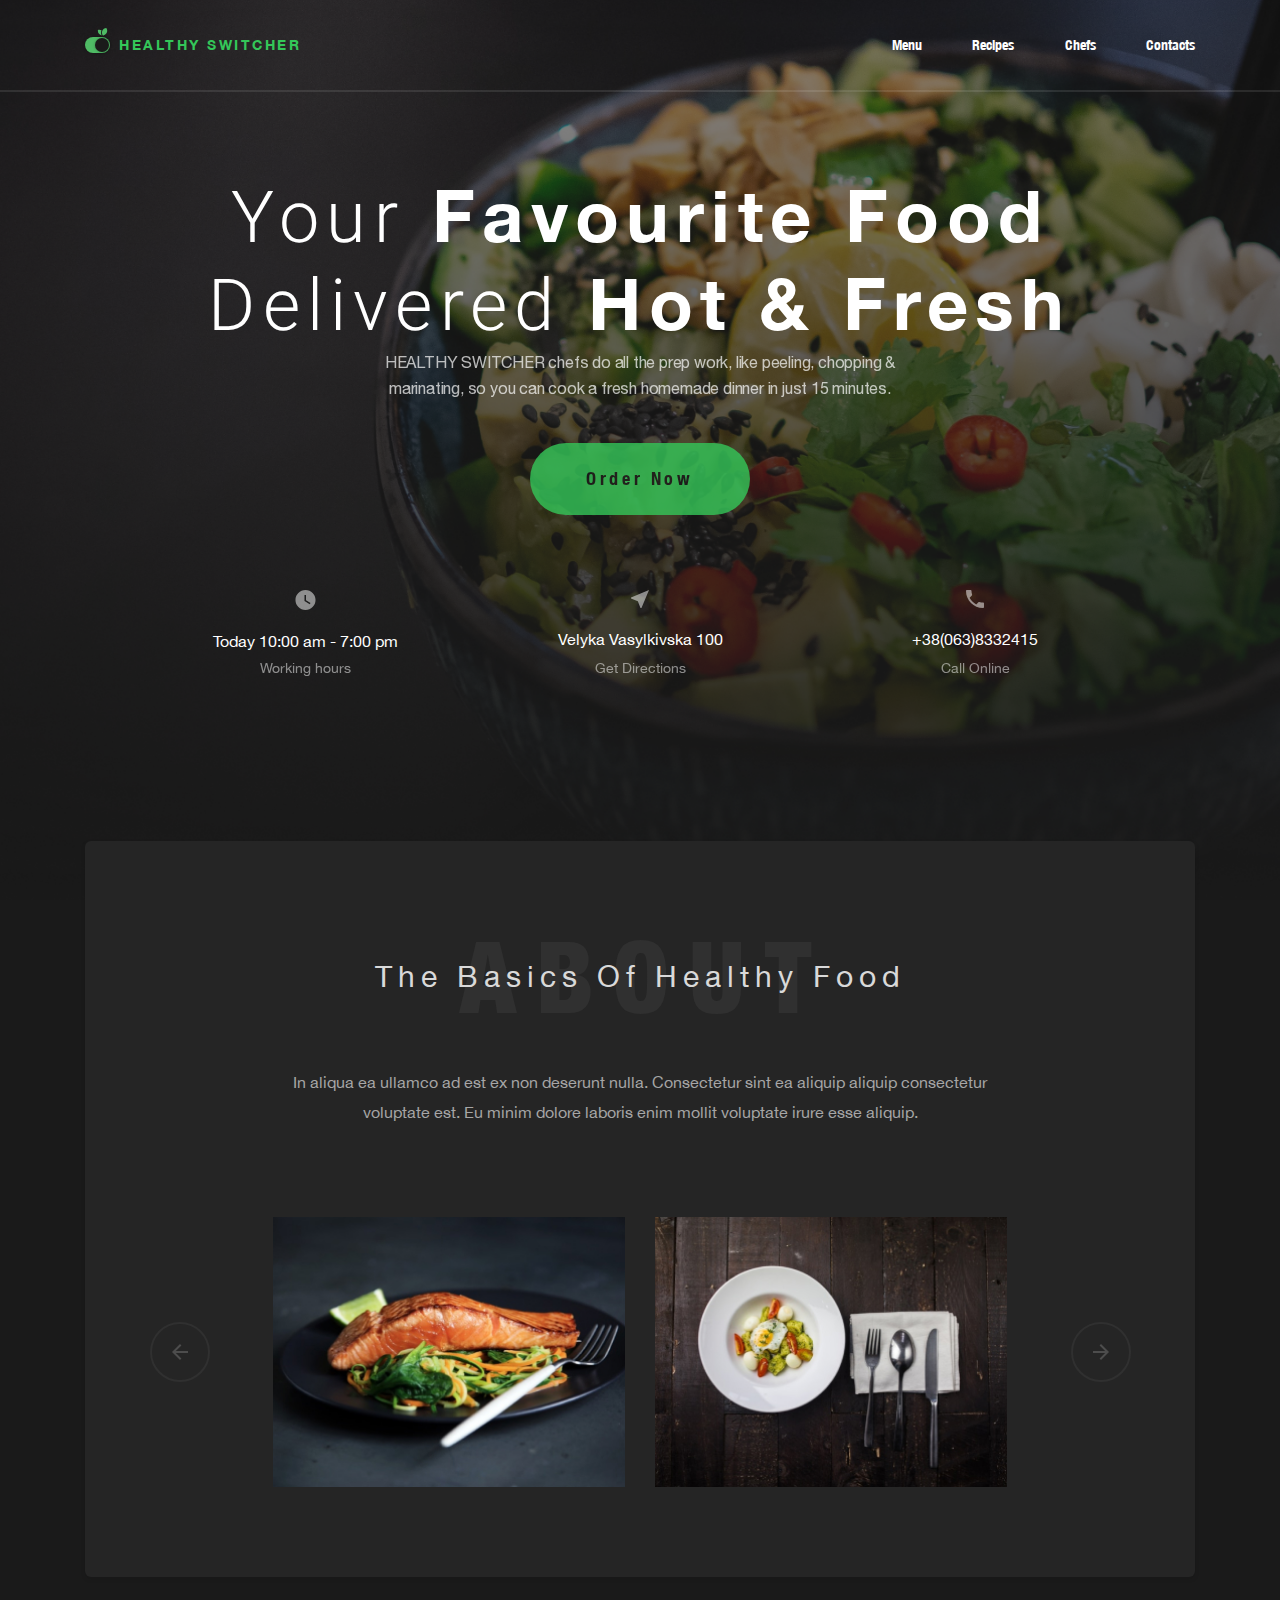
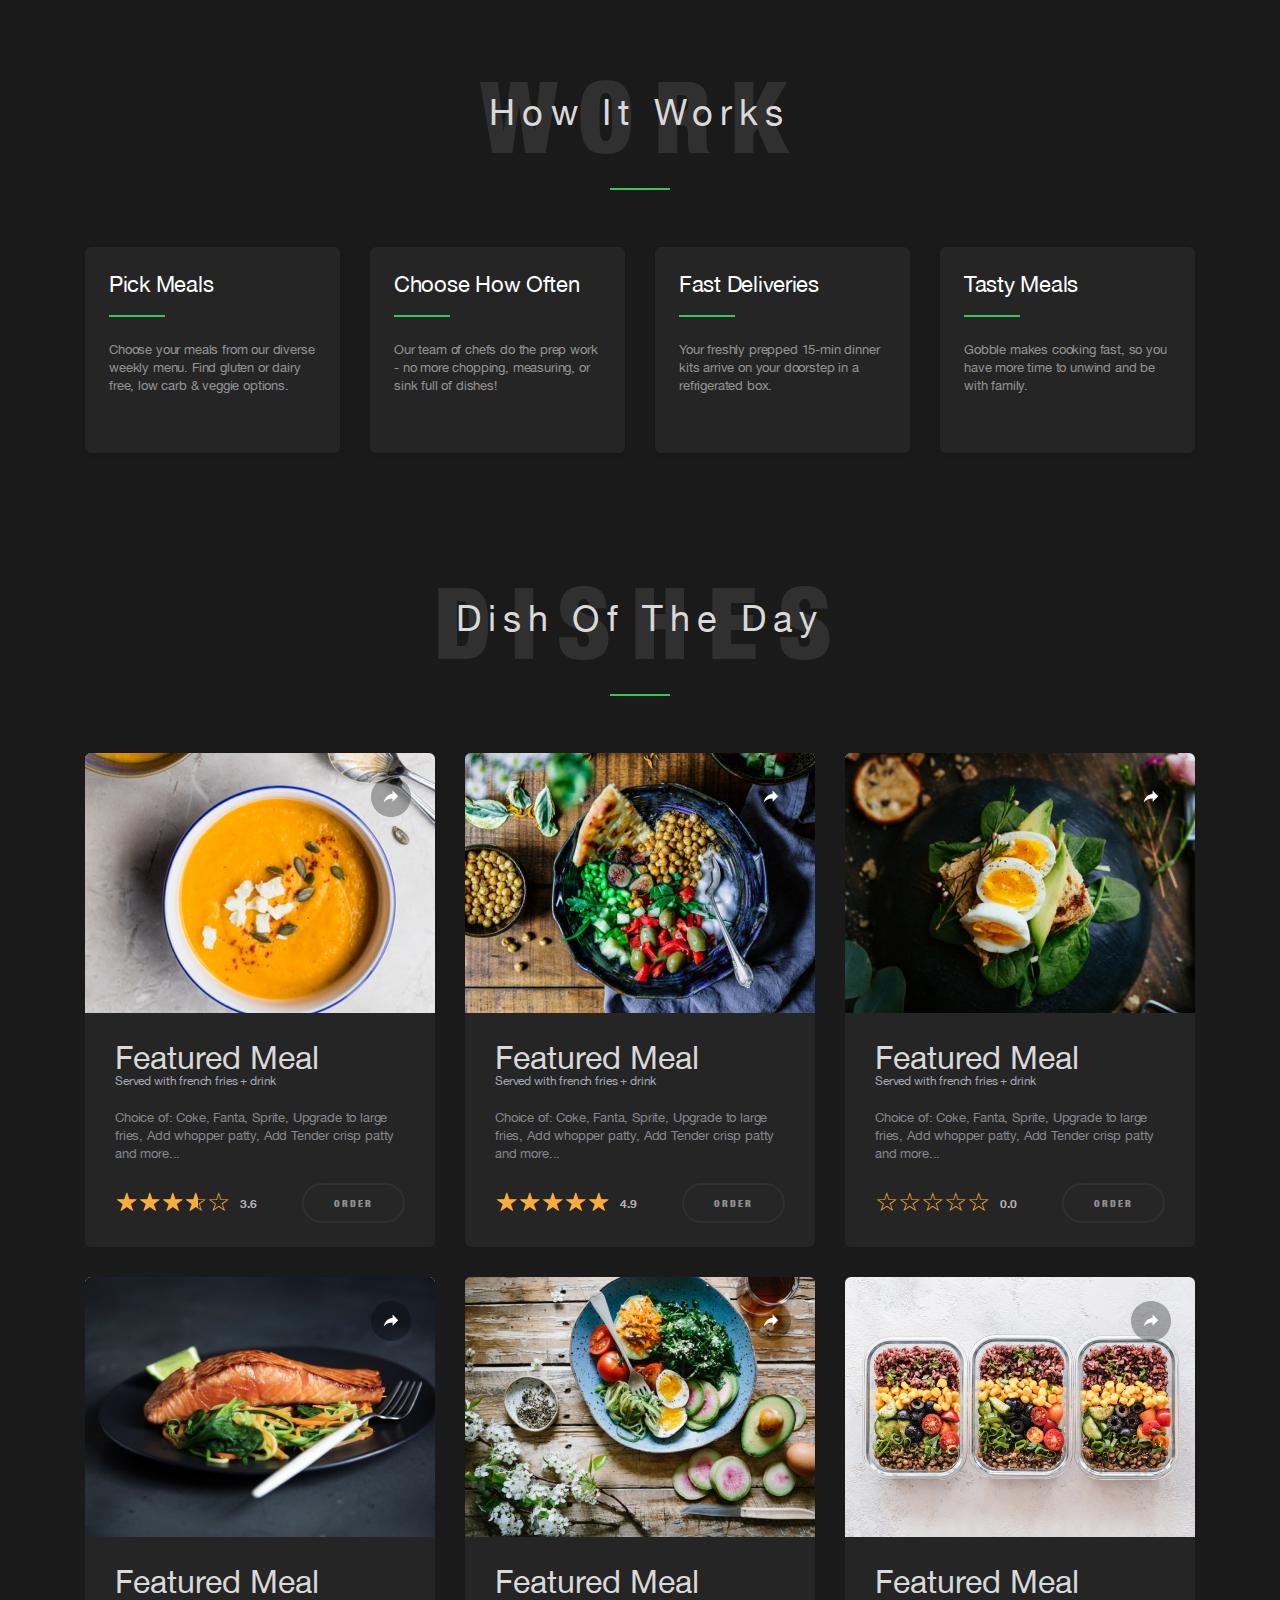
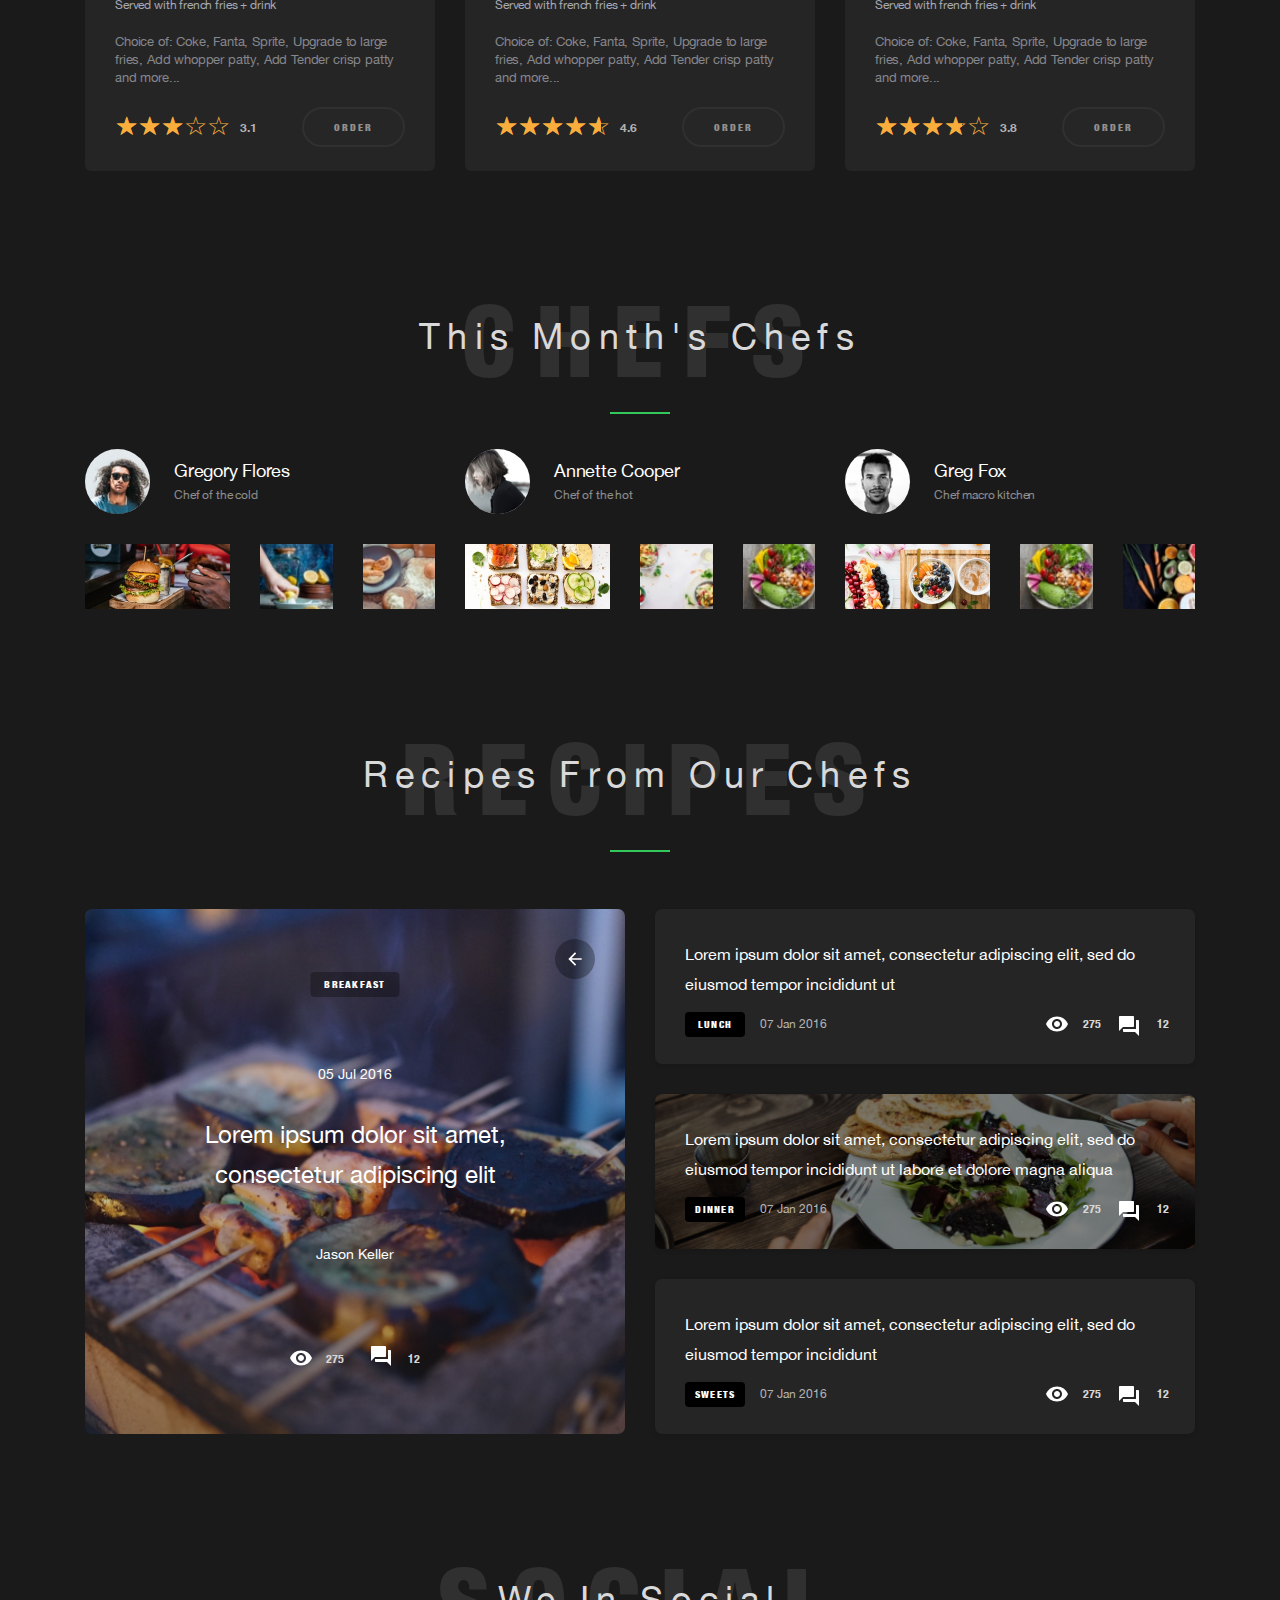
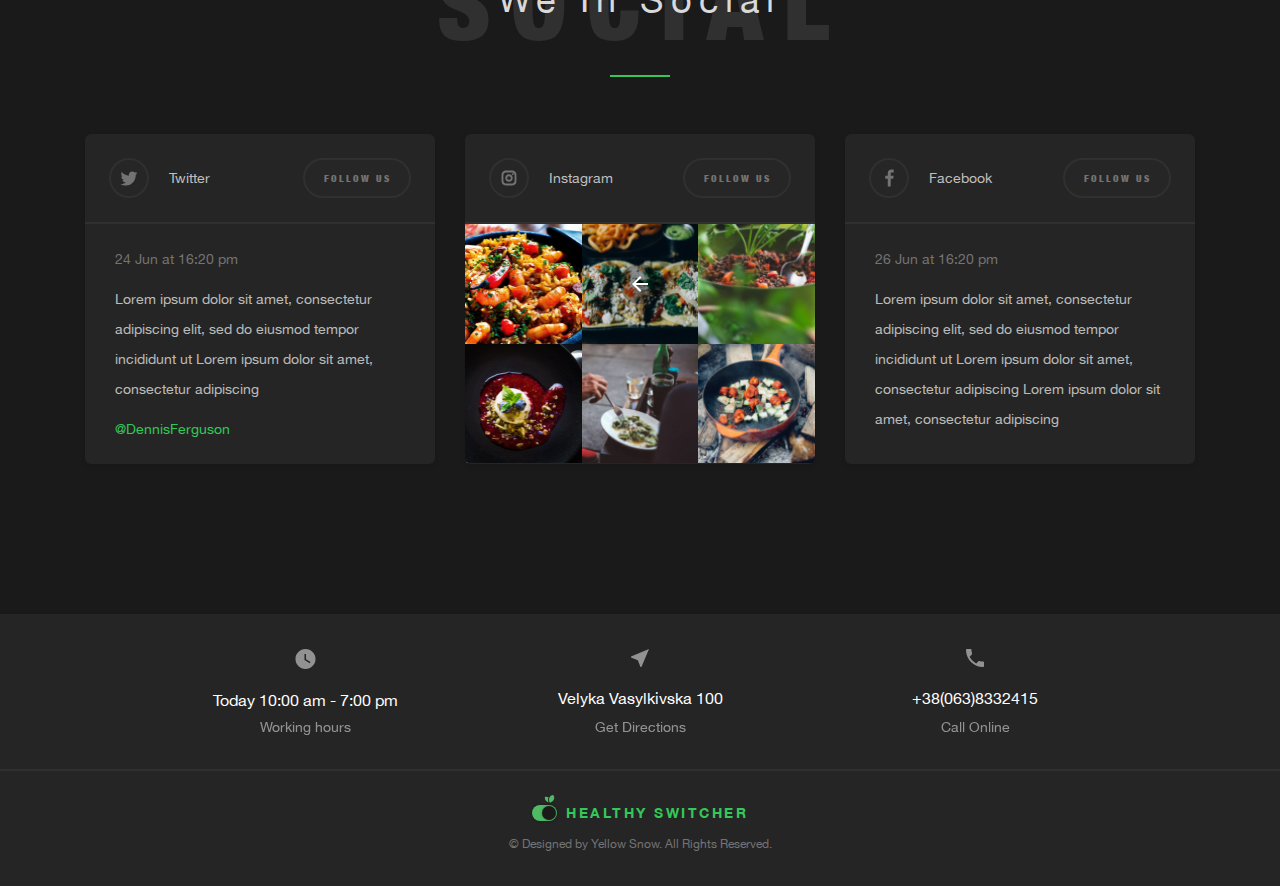
==== index.html @ 03fc922a "181818" ====
<!DOCTYPE html>
<html lang="en">
<head>
	<title>Healthy Food</title>
	<link rel="stylesheet" href="css/style.css"/>
	<meta http-equiv="Content-type" content="text/html;charset=UTF-8"/>
	<meta name="viewport" content="width=device-width">
</head>


<body>
	<div class="wrapper">
		<header class="header">
			<div class="container">
				<div class="header__body">
					<div class="header__switcher">
						<form action="#" class="switcher-block">
							<div class="checkbox">
								healthy switcher
								<input type="checkbox" checked name="namecheckbox_1">
								<span><svg width="11" height="8" viewBox="0 0 11 8" fill="none" xmlns="http://www.w3.org/2000/svg">
									<path d="M4.00475 4.68437C4.00475 5.68167 4.26316 6.61732 4.71692 7.42811C2.51117 7.04738 0.833023 5.1206 0.833023 2.80075C0.833023 2.50942 0.859172 2.22426 0.91147 1.9468C1.34216 1.81578 1.80054 1.74487 2.2743 1.74487C3.08953 1.74487 3.85708 1.95451 4.52465 2.32137C4.19087 3.03967 4.00475 3.83967 4.00475 4.68437Z" fill="#34C759"/>
									<path d="M10.2067 2.80077C10.2067 4.92023 8.80692 6.71137 6.88266 7.29557C6.55195 7.39576 6.2074 7.46204 5.84901 7.48516H5.84747C5.26757 6.70366 4.92456 5.7341 4.92456 4.68439C4.92456 4.03391 5.05684 3.41426 5.29526 2.8501C5.96745 1.26243 7.48563 0.123314 9.28376 0C9.86365 0.781503 10.2067 1.75106 10.2067 2.80077Z" fill="#34C759"/>
									</svg></span>
							</div>
						</form>
					</div>
					<nav class="header__menu menu">
						<ul class="menu__list">
							<li><a href="#a1" class="menu__link">Menu</a></li>
							<li><a href="#a2" class="menu__link">Recipes</a></li>
							<li><a href="#a3" class="menu__link">Chefs</a></li>
							<li><a href="#a4" class="menu__link">Contacts</a></li>
						</ul>
					</nav>
				</div>
			</div>
		</header>
		<main class="page">
			<div class="fullscreen">
				<div class="fullscreen__image ibg"><img src="img/fullscreen_bg.png" alt="background"></div>
				<div class="container">
					<div class="fullscreen__content">
						<div class="fullscreen__title"><p><span>Your</span> favourite food</p>
							<p><span>delivered</span> hot & fresh</p></div>
						<div class="fullscreen__subtitle">HEALTHY SWITCHER chefs do all the prep work, like peeling, chopping & marinating, so you can cook a fresh homemade dinner in just 15 minutes.</div>
						<a href="#" class="fullscreen__button">Order Now</a>
						<div class="fullscreen__info-block fullscr-card">
							<div class="fullscr-card__item">
								<div class="fullscr-card__icon"><img src="img/icons/work_time.svg" alt="icon"></div>
								<div class="fullscr-card__info">Today 10:00 am - 7:00 pm</div>
								<div class="fullscr-card__title">Working hours</div>
							</div>
							<div class="fullscr-card__item">
								<div class="fullscr-card__icon"><img src="img/icons/location.svg" alt="icon"></div>
								<div class="fullscr-card__info"><a href="https://www.google.com/maps/place/%D0%B2%D1%83%D0%BB%D0%B8%D1%86%D1%8F+%D0%92%D0%B5%D0%BB%D0%B8%D0%BA%D0%B0+%D0%92%D0%B0%D1%81%D0%B8%D0%BB%D1%8C%D0%BA%D1%96%D0%B2%D1%81%D1%8C%D0%BA%D0%B0,+100,+%D0%9A%D0%B8%D1%97%D0%B2,+03150/@50.4265992,30.5132747,17z/data=!3m1!4b1!4m5!3m4!1s0x40d4cf3ea59063c9:0x4410d93e5adaeb92!8m2!3d50.4265958!4d30.5154634">Velyka Vasylkivska 100</a></div>
								<div class="fullscr-card__title">Get Directions</div>
							</div>
							<div class="fullscr-card__item">
								<div class="fullscr-card__icon"><img src="img/icons/call.svg" alt="icon"></div>
								<div class="fullscr-card__info"><a href="tel:+380638332415">+38(063)8332415</a></div>
								<div class="fullscr-card__title">Call Online</div>
							</div>
						</div>
					</div>
					<div class="about">
						<div class="about__body">
							<div class="about__titles">
								<div class="about__title">The Basics Of Healthy Food</div>
								<div class="about__subtitle">ABOUT</div>
							</div>
							<div class="about__text">In aliqua ea ullamco ad est ex non deserunt nulla. Consectetur sint ea aliquip aliquip consectetur voluptate est. Eu minim dolore laboris enim mollit voluptate irure esse aliquip.</div>
							<div class="about__slider slider">
								<div class="slider__item"><img src="img/Slider/slide_01.jpg" alt="slide"></div>
								<div class="slider__item"><img src="img/Slider/slide_02.jpg" alt="slide"></div>
								<div class="slider__item"><img src="img/Slider/slide_03.jpg" alt="slide"></div>
								<div class="slider__item"><img src="img/Slider/slide_04.jpg" alt="slide"></div>
								<div class="slider__item"><img src="img/Slider/slide_05.jpg" alt="slide"></div>
								<div class="slider__item"><img src="img/Slider/slide_06.jpg" alt="slide"></div>
								<div class="slider__item"><img src="img/Slider/slide_07.jpg" alt="slide"></div>
								<div class="slider__item"><img src="img/Slider/slide_08.jpg" alt="slide"></div>
							</div>
						</div>
					</div>
				</div>
			</div>
			<div class="work">
				<div class="container">
					<div class="work__body">
						<div class="work__titles common-titles">
							<div class="common-titles__title">How It Works</div>
							<div class="common-titles__subtitle">WORK</div>
						</div>
						<div class="work__cards">
							<div class="work-card">
								<div class="work-card__item work-card__item_green">
									<div class="work-card__title">Pick meals</div>
									<div class="work-card__text">Choose your meals from our diverse weekly menu. Find gluten or dairy free, low carb & veggie options.</div>
								</div>
							</div>
							<div class="work-card">
								<div class="work-card__item">
									<div class="work-card__title">Choose how often</div>
									<div class="work-card__text">Our team of chefs do the prep work - no more chopping, measuring, or sink full of dishes!</div>
								</div>
							</div>
							<div class="work-card">
								<div class="work-card__item">
									<div class="work-card__title">fast deliveries</div>
									<div class="work-card__text">Your freshly prepped 15-min dinner kits arrive on your doorstep in a refrigerated box.</div>
								</div>
							</div>
							<div class="work-card">
								<div class="work-card__item">
									<div class="work-card__title">tasty meals</div>
									<div class="work-card__text">Gobble makes cooking fast, so you have more time to unwind and be with family.</div>
								</div>
							</div>
						</div>
					</div>
				</div>
			</div>
			<div id="a1" class="dishes">
				<div class="container">
					<div class="dishes__body">
						<div class="dishes__titles common-titles">
							<div class="common-titles__title">Dish Of The Day</div>
							<div class="common-titles__subtitle">DISHES</div>
						</div>
						<div class="dishes__cards">
							<div class="dish-card">
								<div class="dish-card__image">
									<a href="#" class="dish-card__link-image"><img src="img/Slider/slide_03.jpg" alt="dish-image"></a>
									<a href="" class="dish-arrow">
										<svg width="40" height="40" viewBox="0 0 40 40" fill="none" xmlns="http://www.w3.org/2000/svg">
											<mask id="mask5" style="mask-type:alpha" maskUnits="userSpaceOnUse" x="0" y="0" width="40" height="40">
												<path fill-rule="evenodd" clip-rule="evenodd" d="M20 0C8.9543 0 0 8.9543 0 20C0 31.0457 8.9543 40 20 40C31.0457 40 40 31.0457 40 20C40 8.9543 31.0457 0 20 0Z" fill="white"/>
											</mask>
											<g mask="url(#mask5)">
												<rect  class="da" opacity="0.3" width="40" height="40" fill="black"/>
												<mask id="mask6" style="mask-type:alpha" maskUnits="userSpaceOnUse" x="12" y="13" width="16" height="13">
													<path fill-rule="evenodd" clip-rule="evenodd" d="M21.6 16.8V13.6L27.2 19.2L21.6 24.8V21.52C17.6 21.52 14.8 22.8 12.8 25.6C13.6 21.6 16 17.6 21.6 16.8Z" fill="white"/>
												</mask>
												<g mask="url(#mask6)">
													<rect class="dada"  x="9.60001" y="9.59998" width="20.8" height="20.8" fill="white"/>
												</g>
											</g>
										</svg>
									</a>
								</div>
								<div class="dish-card__content dish-card-content">
									<div class="dish-card-content__title">Featured Meal</div>
									<div class="dish-card-content__subtitle">Served with french fries + drink</div>
									<div class="dish-card-content__text">Choice of: Coke, Fanta, Sprite, Upgrade to large fries, Add whopper patty, Add Tender crisp patty and more...</div>
									<div class="dish-card-content__stars-button">
										<form action="#" class="form form-margin">
											<div class="form__item">
												<div class="rating rating_set">
													<div class="rating__body">
														<div class="rating__active"></div>
														<div class="rating__items">
															<input type="radio" class="rating__item" value="1" name="rating">
															<input type="radio" class="rating__item" value="2" name="rating">
															<input type="radio" class="rating__item" value="3" name="rating">
															<input type="radio" class="rating__item" value="4" name="rating">
															<input type="radio" class="rating__item" value="5" name="rating">
														</div>
													</div>
													<div class="rating__value">3.6</div>
												</div>
											</div>
										</form>
										<a href="#" class="dish-card-content__button">order</a>
									</div>
								</div>
							</div>
							<div class="dish-card">
								<div class="dish-card__image">
									<a href="#" class="dish-card__link-image"><img src="img/Slider/slide_04.jpg" alt="dish-image"></a>
									<a href="" class="dish-arrow">
										<svg width="40" height="40" viewBox="0 0 40 40" fill="none" xmlns="http://www.w3.org/2000/svg">
												<mask id="mask55" style="mask-type:alpha" maskUnits="userSpaceOnUse" x="0" y="0" width="40" height="40">
													<path fill-rule="evenodd" clip-rule="evenodd" d="M20 0C8.9543 0 0 8.9543 0 20C0 31.0457 8.9543 40 20 40C31.0457 40 40 31.0457 40 20C40 8.9543 31.0457 0 20 0Z" fill="white"/>
												</mask>
												<g mask="url(#mask55)">
													<rect  class="da" opacity="0.3" width="40" height="40" fill="black"/>
													<mask id="mask66" style="mask-type:alpha" maskUnits="userSpaceOnUse" x="12" y="13" width="16" height="13">
														<path fill-rule="evenodd" clip-rule="evenodd" d="M21.6 16.8V13.6L27.2 19.2L21.6 24.8V21.52C17.6 21.52 14.8 22.8 12.8 25.6C13.6 21.6 16 17.6 21.6 16.8Z" fill="white"/>
													</mask>
													<g mask="url(#mask66)">
														<rect class="dada"  x="9.60001" y="9.59998" width="20.8" height="20.8" fill="white"/>
													</g>
												</g>
										</svg>
									</a>
								</div>
								<div class="dish-card__content dish-card-content">
									<div class="dish-card-content__title">Featured Meal</div>
									<div class="dish-card-content__subtitle">Served with french fries + drink</div>
									<div class="dish-card-content__text">Choice of: Coke, Fanta, Sprite, Upgrade to large fries, Add whopper patty, Add Tender crisp patty and more...</div>
									<div class="dish-card-content__stars-button">
										<form action="#" class="form form-margin">
											<div class="form__item">
												<div class="rating rating_set">
													<div class="rating__body">
														<div class="rating__active"></div>
														<div class="rating__items">
															<input type="radio" class="rating__item" value="1" name="rating">
															<input type="radio" class="rating__item" value="2" name="rating">
															<input type="radio" class="rating__item" value="3" name="rating">
															<input type="radio" class="rating__item" value="4" name="rating">
															<input type="radio" class="rating__item" value="5" name="rating">
														</div>
													</div>
													<div class="rating__value">4.9</div>
												</div>
											</div>
										</form>
										<a href="#" class="dish-card-content__button">order</a>
									</div>
								</div>
							</div>
							<div class="dish-card">
								<div class="dish-card__image">
									<a href="#" class="dish-card__link-image"><img src="img/Slider/slide_05.jpg" alt="dish-image"></a>
									<a href="" class="dish-arrow">
										<svg width="40" height="40" viewBox="0 0 40 40" fill="none" xmlns="http://www.w3.org/2000/svg">
											<mask id="mask555" style="mask-type:alpha" maskUnits="userSpaceOnUse" x="0" y="0" width="40" height="40">
												<path fill-rule="evenodd" clip-rule="evenodd" d="M20 0C8.9543 0 0 8.9543 0 20C0 31.0457 8.9543 40 20 40C31.0457 40 40 31.0457 40 20C40 8.9543 31.0457 0 20 0Z" fill="white"/>
											</mask>
											<g mask="url(#mask555)">
												<rect  class="da" opacity="0.3" width="40" height="40" fill="black"/>
												<mask id="mask666" style="mask-type:alpha" maskUnits="userSpaceOnUse" x="12" y="13" width="16" height="13">
													<path fill-rule="evenodd" clip-rule="evenodd" d="M21.6 16.8V13.6L27.2 19.2L21.6 24.8V21.52C17.6 21.52 14.8 22.8 12.8 25.6C13.6 21.6 16 17.6 21.6 16.8Z" fill="white"/>
												</mask>
												<g mask="url(#mask666)">
													<rect class="dada"  x="9.60001" y="9.59998" width="20.8" height="20.8" fill="white"/>
												</g>
											</g>
										</svg>
									</a>
								</div>
								<div class="dish-card__content dish-card-content">
									<div class="dish-card-content__title">Featured Meal</div>
									<div class="dish-card-content__subtitle">Served with french fries + drink</div>
									<div class="dish-card-content__text">Choice of: Coke, Fanta, Sprite, Upgrade to large fries, Add whopper patty, Add Tender crisp patty and more...</div>
									<div class="dish-card-content__stars-button">
										<form action="#" class="form form-margin">
											<div class="form__item">
												<div class="rating rating_set">
													<div class="rating__body">
														<div class="rating__active"></div>
														<div class="rating__items">
															<input type="radio" class="rating__item" value="1" name="rating">
															<input type="radio" class="rating__item" value="2" name="rating">
															<input type="radio" class="rating__item" value="3" name="rating">
															<input type="radio" class="rating__item" value="4" name="rating">
															<input type="radio" class="rating__item" value="5" name="rating">
														</div>
													</div>
													<div class="rating__value">0.0</div>
												</div>
											</div>
										</form>
										<a href="#" class="dish-card-content__button">order</a>
									</div>
								</div>
							</div>
							<div class="dish-card">
								<div class="dish-card__image">
									<a href="#" class="dish-card__link-image"><img src="img/Slider/slide_06.jpg" alt="dish-image"></a>
									<a href="" class="dish-arrow">
										<svg width="40" height="40" viewBox="0 0 40 40" fill="none" xmlns="http://www.w3.org/2000/svg">
											<mask id="mask5555" style="mask-type:alpha" maskUnits="userSpaceOnUse" x="0" y="0" width="40" height="40">
												<path fill-rule="evenodd" clip-rule="evenodd" d="M20 0C8.9543 0 0 8.9543 0 20C0 31.0457 8.9543 40 20 40C31.0457 40 40 31.0457 40 20C40 8.9543 31.0457 0 20 0Z" fill="white"/>
											</mask>
											<g mask="url(#mask5555)">
												<rect  class="da" opacity="0.3" width="40" height="40" fill="black"/>
												<mask id="mask6666" style="mask-type:alpha" maskUnits="userSpaceOnUse" x="12" y="13" width="16" height="13">
													<path fill-rule="evenodd" clip-rule="evenodd" d="M21.6 16.8V13.6L27.2 19.2L21.6 24.8V21.52C17.6 21.52 14.8 22.8 12.8 25.6C13.6 21.6 16 17.6 21.6 16.8Z" fill="white"/>
												</mask>
												<g mask="url(#mask6666)">
													<rect class="dada"  x="9.60001" y="9.59998" width="20.8" height="20.8" fill="white"/>
												</g>
											</g>
										</svg>
									</a>
								</div>
								<div class="dish-card__content dish-card-content">
									<div class="dish-card-content__title">Featured Meal</div>
									<div class="dish-card-content__subtitle">Served with french fries + drink</div>
									<div class="dish-card-content__text">Choice of: Coke, Fanta, Sprite, Upgrade to large fries, Add whopper patty, Add Tender crisp patty and more...</div>
									<div class="dish-card-content__stars-button">
										<form action="#" class="form form-margin">
											<div class="form__item">
												<div class="rating rating_set">
													<div class="rating__body">
														<div class="rating__active"></div>
														<div class="rating__items">
															<input type="radio" class="rating__item" value="1" name="rating">
															<input type="radio" class="rating__item" value="2" name="rating">
															<input type="radio" class="rating__item" value="3" name="rating">
															<input type="radio" class="rating__item" value="4" name="rating">
															<input type="radio" class="rating__item" value="5" name="rating">
														</div>
													</div>
													<div class="rating__value">3.1</div>
												</div>
											</div>
										</form>
										<a href="#" class="dish-card-content__button">order</a>
									</div>
								</div>
							</div>
							<div class="dish-card">
								<div class="dish-card__image">
									<a href="#" class="dish-card__link-image"><img src="img/Slider/slide_07.jpg" alt="dish-image"></a>
									<a href="" class="dish-arrow">
										<svg width="40" height="40" viewBox="0 0 40 40" fill="none" xmlns="http://www.w3.org/2000/svg">
											<mask id="mask55555" style="mask-type:alpha" maskUnits="userSpaceOnUse" x="0" y="0" width="40" height="40">
												<path fill-rule="evenodd" clip-rule="evenodd" d="M20 0C8.9543 0 0 8.9543 0 20C0 31.0457 8.9543 40 20 40C31.0457 40 40 31.0457 40 20C40 8.9543 31.0457 0 20 0Z" fill="white"/>
											</mask>
											<g mask="url(#mask55555)">
												<rect  class="da" opacity="0.3" width="40" height="40" fill="black"/>
												<mask id="mask66666" style="mask-type:alpha" maskUnits="userSpaceOnUse" x="12" y="13" width="16" height="13">
													<path fill-rule="evenodd" clip-rule="evenodd" d="M21.6 16.8V13.6L27.2 19.2L21.6 24.8V21.52C17.6 21.52 14.8 22.8 12.8 25.6C13.6 21.6 16 17.6 21.6 16.8Z" fill="white"/>
												</mask>
												<g mask="url(#mask66666)">
													<rect class="dada"  x="9.60001" y="9.59998" width="20.8" height="20.8" fill="white"/>
												</g>
											</g>
										</svg>
									</a>
								</div>
								<div class="dish-card__content dish-card-content">
									<div class="dish-card-content__title">Featured Meal</div>
									<div class="dish-card-content__subtitle">Served with french fries + drink</div>
									<div class="dish-card-content__text">Choice of: Coke, Fanta, Sprite, Upgrade to large fries, Add whopper patty, Add Tender crisp patty and more...</div>
									<div class="dish-card-content__stars-button">
										<form action="#" class="form form-margin">
											<div class="form__item">
												<div class="rating rating_set">
													<div class="rating__body">
														<div class="rating__active"></div>
														<div class="rating__items">
															<input type="radio" class="rating__item" value="1" name="rating">
															<input type="radio" class="rating__item" value="2" name="rating">
															<input type="radio" class="rating__item" value="3" name="rating">
															<input type="radio" class="rating__item" value="4" name="rating">
															<input type="radio" class="rating__item" value="5" name="rating">
														</div>
													</div>
													<div class="rating__value">4.6</div>
												</div>
											</div>
										</form>
										<a href="#" class="dish-card-content__button">order</a>
									</div>
								</div>
							</div>
							<div class="dish-card">
								<div class="dish-card__image">
									<a href="#" class="dish-card__link-image"><img src="img/Slider/slide_08.jpg" alt="dish-image"></a>
									<a href="" class="dish-arrow">
										<svg width="40" height="40" viewBox="0 0 40 40" fill="none" xmlns="http://www.w3.org/2000/svg">
											<mask id="mask555555" style="mask-type:alpha" maskUnits="userSpaceOnUse" x="0" y="0" width="40" height="40">
												<path fill-rule="evenodd" clip-rule="evenodd" d="M20 0C8.9543 0 0 8.9543 0 20C0 31.0457 8.9543 40 20 40C31.0457 40 40 31.0457 40 20C40 8.9543 31.0457 0 20 0Z" fill="white"/>
											</mask>
											<g mask="url(#mask555555)">
												<rect  class="da" opacity="0.3" width="40" height="40" fill="black"/>
												<mask id="mask666666" style="mask-type:alpha" maskUnits="userSpaceOnUse" x="12" y="13" width="16" height="13">
													<path fill-rule="evenodd" clip-rule="evenodd" d="M21.6 16.8V13.6L27.2 19.2L21.6 24.8V21.52C17.6 21.52 14.8 22.8 12.8 25.6C13.6 21.6 16 17.6 21.6 16.8Z" fill="white"/>
												</mask>
												<g mask="url(#mask666666)">
													<rect class="dada"  x="9.60001" y="9.59998" width="20.8" height="20.8" fill="white"/>
												</g>
											</g>
										</svg>
									</a>
								</div>
								<div class="dish-card__content dish-card-content">
									<div class="dish-card-content__title">Featured Meal</div>
									<div class="dish-card-content__subtitle">Served with french fries + drink</div>
									<div class="dish-card-content__text">Choice of: Coke, Fanta, Sprite, Upgrade to large fries, Add whopper patty, Add Tender crisp patty and more...</div>
									<div class="dish-card-content__stars-button">
										<form action="#" class="form form-margin">
											<div class="form__item">
												<div class="rating rating_set">
													<div class="rating__body">
														<div class="rating__active"></div>
														<div class="rating__items">
															<input type="radio" class="rating__item" value="1" name="rating">
															<input type="radio" class="rating__item" value="2" name="rating">
															<input type="radio" class="rating__item" value="3" name="rating">
															<input type="radio" class="rating__item" value="4" name="rating">
															<input type="radio" class="rating__item" value="5" name="rating">
														</div>
													</div>
													<div class="rating__value">3.8</div>
												</div>
											</div>
										</form>
										<a href="#" class="dish-card-content__button">order</a>
									</div>
								</div>
							</div>
						</div>
					</div>
				</div>
			</div>
			<div id="a3" class="chefs">
				<div class="container">
					<div class="chefs__body">
						<div class="chefs__titles common-titles">
							<div class="common-titles__title">This month's chefs</div>
							<div class="common-titles__subtitle">CHEFS</div>
						</div>
						<div class="chefs__row">
							<div class="chefs-card">
								<a href="#" class="chefs-card__data">
									<div class="chefs-card__chef-image"><img src="img/Chefs/chef_01.jpg" alt="chef-image"></div>
									<div class="chefs-card__name-speciality">
										<div class="chefs-card__name">Gregory Flores</div>
										<div class="chefs-card__speciality">Chef of the cold</div>
									</div>
								</a>
								<div class="chefs-card__images food-foto">
									<div class="food-foto__big"><img src="img/Chefs/big-img-chef_01.jpg" alt="food-foto__big"></div>
									<div class="food-foto__one"><img src="img/Chefs/small_img_01.jpg" alt="food-foto__small"></div>
									<div class="food-foto__two"><img src="img/Chefs/small_img_02.jpg" alt="food-foto__small"></div>
								</div>
							</div>
							<div class="chefs-card">
								<a href="#" class="chefs-card__data">
									<div class="chefs-card__chef-image"><img src="img/Chefs/chef_02.jpg" alt="chef-image"></div>
									<div class="chefs-card__name-speciality">
										<div class="chefs-card__name">Annette Cooper</div>
										<div class="chefs-card__speciality">Chef of the hot</div>
									</div>
								</a>
								<div class="chefs-card__images food-foto">
									<div class="food-foto__big"><img src="img/Chefs/big-img-chef_02.jpg" alt="food-foto__big"></div>
									<div class="food-foto__one"><img src="img/Chefs/small_img_03.jpg" alt="food-foto__small"></div>
									<div class="food-foto__two"><img src="img/Chefs/small_img_05.jpg" alt="food-foto__small"></div>
								</div>
							</div>
							<div class="chefs-card">
								<a href="#" class="chefs-card__data">
									<div class="chefs-card__chef-image"><img src="img/Chefs/chef_03.jpg" alt="chef-image"></div>
									<div class="chefs-card__name-speciality">
										<div class="chefs-card__name">Greg Fox</div>
										<div class="chefs-card__speciality">Сhef macro kitchen</div>
									</div>
								</a>
								<div class="chefs-card__images food-foto">
									<div class="food-foto__big"><img src="img/Chefs/big-img-chef_03.jpg" alt="food-foto__big"></div>
									<div class="food-foto__one"><img src="img/Chefs/small_img_05.jpg" alt="food-foto__small"></div>
									<div class="food-foto__two"><img src="img/Chefs/small_img_06.jpg" alt="food-foto__small"></div>
								</div>
							</div>
						</div>
					</div>
				</div>
			</div>
			<div id="a2" class="recipes">
				<div class="container">
					<div class="recipes__body">
						<div class="recipes__titles common-titles">
							<div class="common-titles__title">Recipes From Our Chefs</div>
							<div class="common-titles__subtitle">RECIPES</div>
						</div>
						<div class="recipes__content">
							<div class="big">
								<a href="#"><img class="big__image" src="img/recipes/big-image.jpg" alt="big__image"></a>
								<a class="big__back-icon" href="#"><img  src="img/recipes/back-arrow-con.svg" alt="back-icon"></a>
								<div class="big__meal">breakfast</div>
								<div class="big__date">05 Jul 2016</div>
								<div class="big__text">Lorem ipsum dolor sit amet, consectetur adipiscing elit</div>
								<div class="big__name">Jason Keller</div>
								<div class="big__eye-comments">
									<div class="big__eye-icon">
										<svg width="22" height="16" viewBox="0 0 22 16" fill="none" xmlns="http://www.w3.org/2000/svg">
											<mask id="mask7" style="mask-type:alpha" maskUnits="userSpaceOnUse" x="0" y="0" width="22" height="16">
											<path fill-rule="evenodd" clip-rule="evenodd" d="M11 0.5C6 0.5 1.73 3.61 0 8C1.73 12.39 6 15.5 11 15.5C16 15.5 20.27 12.39 22 8C20.27 3.61 16 0.5 11 0.5ZM11 13C8.24 13 6 10.76 6 8C6 5.24 8.24 3 11 3C13.76 3 16 5.24 16 8C16 10.76 13.76 13 11 13ZM11 5C9.34 5 8 6.34 8 8C8 9.66 9.34 11 11 11C12.66 11 14 9.66 14 8C14 6.34 12.66 5 11 5Z" fill="white"/>
											</mask>
											<g mask="url(#mask7)">
											<rect x="-2" y="-5" width="26" height="26" fill="white"/>
											</g>
											</svg>
									</div>
									<div class="big__eye-icon-number">275</div>
									<div class="big__comments-icon">
										<svg width="26" height="23" viewBox="0 0 26 23" fill="none" xmlns="http://www.w3.org/2000/svg">
											<mask id="mask8" style="mask-type:alpha" maskUnits="userSpaceOnUse" x="3" y="0" width="20" height="20">
											<path fill-rule="evenodd" clip-rule="evenodd" d="M22 4H20V13H7V15C7 15.55 7.45 16 8 16H19L23 20V5C23 4.45 22.55 4 22 4ZM18 10V1C18 0.45 17.55 0 17 0H4C3.45 0 3 0.45 3 1V15L7 11H17C17.55 11 18 10.55 18 10Z" fill="white"/>
											</mask>
											<g mask="url(#mask8)">
											<rect y="-3" width="26" height="26" fill="white"/>
											</g>
											</svg>
									</div>
									<div class="big__comments-icon-number">12</div>
								</div>
							</div>
							<a href="#" class="small">
								<div class="small__text">Lorem ipsum dolor sit amet, consectetur adipiscing elit, sed do eiusmod tempor incididunt ut</div>
								<div class="small__icons-row">
									<div class="small__meal">lunch</div>
									<div class="small__date">07 Jan 2016</div>
									<div class="small__eye-icon">
										<svg width="22" height="16" viewBox="0 0 22 16" fill="none" xmlns="http://www.w3.org/2000/svg">
											<mask id="mask77" style="mask-type:alpha" maskUnits="userSpaceOnUse" x="0" y="0" width="22" height="16">
											<path fill-rule="evenodd" clip-rule="evenodd" d="M11 0.5C6 0.5 1.73 3.61 0 8C1.73 12.39 6 15.5 11 15.5C16 15.5 20.27 12.39 22 8C20.27 3.61 16 0.5 11 0.5ZM11 13C8.24 13 6 10.76 6 8C6 5.24 8.24 3 11 3C13.76 3 16 5.24 16 8C16 10.76 13.76 13 11 13ZM11 5C9.34 5 8 6.34 8 8C8 9.66 9.34 11 11 11C12.66 11 14 9.66 14 8C14 6.34 12.66 5 11 5Z" fill="white"/>
											</mask>
											<g mask="url(#mask77)">
											<rect x="-2" y="-5" width="26" height="26" fill="white"/>
											</g>
											</svg>
									</div>
									<div class="small__eye-icon-number">275</div>
									<div class="small__comments-icon">
										<svg width="26" height="23" viewBox="0 0 26 23" fill="none" xmlns="http://www.w3.org/2000/svg">
											<mask id="mask88" style="mask-type:alpha" maskUnits="userSpaceOnUse" x="3" y="0" width="20" height="20">
											<path fill-rule="evenodd" clip-rule="evenodd" d="M22 4H20V13H7V15C7 15.55 7.45 16 8 16H19L23 20V5C23 4.45 22.55 4 22 4ZM18 10V1C18 0.45 17.55 0 17 0H4C3.45 0 3 0.45 3 1V15L7 11H17C17.55 11 18 10.55 18 10Z" fill="white"/>
											</mask>
											<g mask="url(#mask88)">
											<rect y="-3" width="26" height="26" fill="white"/>
											</g>
											</svg>
									</div>
									<div class="small__comments-icon-number">12</div>
								</div>
							</a>
							<a href="#" class="small small_backgrounded">
								<div class="small__text">Lorem ipsum dolor sit amet, consectetur adipiscing elit, sed do eiusmod tempor incididunt ut labore et dolore magna aliqua</div>
								<div class="small__icons-row">
									<div class="small__meal">dinner</div>
									<div class="small__date">07 Jan 2016</div>
									<div class="small__eye-icon">
										<svg width="22" height="16" viewBox="0 0 22 16" fill="none" xmlns="http://www.w3.org/2000/svg">
											<mask id="mask777" style="mask-type:alpha" maskUnits="userSpaceOnUse" x="0" y="0" width="22" height="16">
											<path fill-rule="evenodd" clip-rule="evenodd" d="M11 0.5C6 0.5 1.73 3.61 0 8C1.73 12.39 6 15.5 11 15.5C16 15.5 20.27 12.39 22 8C20.27 3.61 16 0.5 11 0.5ZM11 13C8.24 13 6 10.76 6 8C6 5.24 8.24 3 11 3C13.76 3 16 5.24 16 8C16 10.76 13.76 13 11 13ZM11 5C9.34 5 8 6.34 8 8C8 9.66 9.34 11 11 11C12.66 11 14 9.66 14 8C14 6.34 12.66 5 11 5Z" fill="white"/>
											</mask>
											<g mask="url(#mask777)">
											<rect x="-2" y="-5" width="26" height="26" fill="white"/>
											</g>
										</svg>
									</div>
									<div class="small__eye-icon-number">275</div>
									<div class="small__comments-icon">
										<svg width="26" height="23" viewBox="0 0 26 23" fill="none" xmlns="http://www.w3.org/2000/svg">
										<mask id="mask888" style="mask-type:alpha" maskUnits="userSpaceOnUse" x="3" y="0" width="20" height="20">
										<path fill-rule="evenodd" clip-rule="evenodd" d="M22 4H20V13H7V15C7 15.55 7.45 16 8 16H19L23 20V5C23 4.45 22.55 4 22 4ZM18 10V1C18 0.45 17.55 0 17 0H4C3.45 0 3 0.45 3 1V15L7 11H17C17.55 11 18 10.55 18 10Z" fill="white"/>
										</mask>
										<g mask="url(#mask888)">
										<rect y="-3" width="26" height="26" fill="white"/>
										</g>
										</svg>
									</div>
									<div class="small__comments-icon-number">12</div>
								</div>
								<img class="small-bg" src="img/recipes/small_cell_image.png" alt="small_bg">
							</a>
							<a href="#" class="small">
								<div class="small__text">Lorem ipsum dolor sit amet, consectetur adipiscing elit, sed do eiusmod tempor incididunt</div>
								<div class="small__icons-row">
									<div class="small__meal">sweets</div>
									<div class="small__date">07 Jan 2016</div>
									<div class="small__eye-icon">
										<svg width="22" height="16" viewBox="0 0 22 16" fill="none" xmlns="http://www.w3.org/2000/svg">
											<mask id="mask7777" style="mask-type:alpha" maskUnits="userSpaceOnUse" x="0" y="0" width="22" height="16">
											<path fill-rule="evenodd" clip-rule="evenodd" d="M11 0.5C6 0.5 1.73 3.61 0 8C1.73 12.39 6 15.5 11 15.5C16 15.5 20.27 12.39 22 8C20.27 3.61 16 0.5 11 0.5ZM11 13C8.24 13 6 10.76 6 8C6 5.24 8.24 3 11 3C13.76 3 16 5.24 16 8C16 10.76 13.76 13 11 13ZM11 5C9.34 5 8 6.34 8 8C8 9.66 9.34 11 11 11C12.66 11 14 9.66 14 8C14 6.34 12.66 5 11 5Z" fill="white"/>
											</mask>
											<g mask="url(#mask7777)">
											<rect x="-2" y="-5" width="26" height="26" fill="white"/>
											</g>
											</svg>
									</div>
									<div class="small__eye-icon-number">275</div>
									<div class="small__comments-icon">
										<svg width="26" height="23" viewBox="0 0 26 23" fill="none" xmlns="http://www.w3.org/2000/svg">
											<mask id="mask8888" style="mask-type:alpha" maskUnits="userSpaceOnUse" x="3" y="0" width="20" height="20">
											<path fill-rule="evenodd" clip-rule="evenodd" d="M22 4H20V13H7V15C7 15.55 7.45 16 8 16H19L23 20V5C23 4.45 22.55 4 22 4ZM18 10V1C18 0.45 17.55 0 17 0H4C3.45 0 3 0.45 3 1V15L7 11H17C17.55 11 18 10.55 18 10Z" fill="white"/>
											</mask>
											<g mask="url(#mask8888)">
											<rect y="-3" width="26" height="26" fill="white"/>
											</g>
											</svg>
									</div>
									<div class="small__comments-icon-number">12</div>
								</div>
							</a>
						</div>
					</div>
				</div>
			</div>
			<div id="a4" class="socials">
				<div class="container">
					<div class="socials__body">
						<div class="socials__titles common-titles">
							<div class="common-titles__title">We in Social</div>
							<div class="common-titles__subtitle">SOCIAL</div>
						</div>
						<div class="socials__row">
							<div class="socials__column social-card">
								<div class="social-card__header soc-head">
									<a href="" class="soc-head__icon"><img src="img/socials/twitter_icon.svg" alt="soc-icon"></a>
									<div class="soc-head__title">Twitter</div>
									<a href="#" class="soc-head__button">follow us</a>
								</div>
								<div class="social-card__content soc-cont">
									<div class="soc-cont__date">24 Jun at 16:20 pm</div>
									<div class="soc-cont__text">Lorem ipsum dolor sit amet, consectetur adipiscing elit, sed do eiusmod tempor incididunt ut Lorem ipsum dolor sit amet, consectetur adipiscing</div>
									<a href="#" class="soc-cont__link">@DennisFerguson</a>
									<div class="soc-cont__date">24 Jun at 16:20 pm</div>
									<div class="soc-cont__text">Lorem ipsum dolor sit amet, consectetur adipiscing elit, sed do eiusmod tempor incididunt ut Lorem ipsum dolor sit amet, consectetur adipiscing</div>
									<a href="#" class="soc-cont__link">@DennisFerguson</a>
									<div class="soc-cont__date">24 Jun at 16:20 pm</div>
									<div class="soc-cont__text">Lorem ipsum dolor sit amet, consectetur adipiscing elit, sed do eiusmod tempor incididunt ut Lorem ipsum dolor sit amet, consectetur adipiscing</div>
									<a href="#" class="soc-cont__link">@DennisFerguson</a>
								</div>
							</div>
							<div class="socials__column social-card">
								<div class="social-card__header soc-head">
									<a href="" class="soc-head__icon"><img src="img/socials/instagram_icon.svg" alt="soc-icon"></a>
									<div class="soc-head__title">Instagram</div>
									<a href="#" class="soc-head__button">follow us</a>
								</div>
								<div class="social-card__gallery">
									<div class="gallery-container">
										<div class="gallery-image"><img class="gallery-item" src="img/socials/social_img/social_image_01.jpg" alt="gallery-image"></div>
										<div class="gallery-image"><img class="gallery-item" src="img/socials/social_img/social_image_02.jpg" alt="gallery-image"></div>
										<div class="gallery-image"><img class="gallery-item" src="img/socials/social_img/social_image_03.jpg" alt="gallery-image"></div>
										<div class="gallery-image"><img class="gallery-item" src="img/socials/social_img/social_image_04.jpg" alt="gallery-image"></div>
										<div class="gallery-image"><img class="gallery-item" src="img/socials/social_img/social_image_05.jpg" alt="gallery-image"></div>
										<div class="gallery-image"><img class="gallery-item" src="img/socials/social_img/social_image_06.jpg" alt="gallery-image"></div>
										<div class="gallery-image"><img class="gallery-item" src="img/Chefs/small_img_01.jpg" alt="gallery-image"></div>
										<div class="gallery-image"><img class="gallery-item" src="img/Chefs/small_img_02.jpg" alt="gallery-image"></div>
										<div class="gallery-image"><img class="gallery-item" src="img/Chefs/small_img_03.jpg" alt="gallery-image"></div>
										<div class="gallery-image"><img class="gallery-item" src="img/Chefs/small_img_04.jpg" alt="gallery-image"></div>
										<div class="gallery-image"><img class="gallery-item" src="img/Chefs/small_img_05.jpg" alt="gallery-image"></div>
										<div class="gallery-image"><img class="gallery-item" src="img/Chefs/small_img_06.jpg" alt="gallery-image"></div>
										<div class="gallery-image"><img class="gallery-item" src="img/Slider/slide_03.jpg" alt="gallery-image"></div>
										<div class="gallery-image"><img class="gallery-item" src="img/Slider/slide_04.jpg" alt="gallery-image"></div>
										<div class="gallery-image"><img class="gallery-item" src="img/Slider/slide_05.jpg" alt="gallery-image"></div>
										<div class="gallery-image"><img class="gallery-item" src="img/Slider/slide_06.jpg" alt="gallery-image"></div>
										<div class="gallery-image"><img class="gallery-item" src="img/Slider/slide_07.jpg" alt="gallery-image"></div>
										<div class="gallery-image"><img class="gallery-item" src="img/Slider/slide_08.jpg" alt="gallery-image"></div>
									</div>
									<a href="#" class="gallery-link"><svg width="24" height="24" viewBox="0 0 24 24" fill="none" xmlns="http://www.w3.org/2000/svg">
										<g id="arrow_back_24px">
										<path  d="M20 11H7.83L13.42 5.41L12 4L4 12L12 20L13.41 18.59L7.83 13H20V11Z" fill="white"/>
										</g>
										</svg></a>
								</div>
							</div>
							<div class="socials__column social-card">
								<div class="social-card__header soc-head">
									<a href="" class="soc-head__icon"><img src="img/socials/facebook_icon.svg" alt="soc-icon"></a>
									<div class="soc-head__title">Facebook</div>
									<a href="#" class="soc-head__button">follow us</a>
								</div>
								<div class="social-card__content soc-cont">
									<div class="soc-cont__date">26 Jun at 16:20 pm</div>
									<div class="soc-cont__text">Lorem ipsum dolor sit amet, consectetur adipiscing elit, sed do eiusmod tempor incididunt ut Lorem ipsum dolor sit amet, consectetur adipiscing Lorem ipsum dolor sit amet, consectetur adipiscing </div>
									<div class="soc-cont__date">26 Jun at 16:20 pm</div>
									<div class="soc-cont__text">Lorem ipsum dolor sit amet, consectetur adipiscing elit, sed do eiusmod tempor incididunt ut Lorem ipsum dolor sit amet, consectetur adipiscing Lorem ipsum dolor sit amet, consectetur adipiscing </div>
									<div class="soc-cont__date">26 Jun at 16:20 pm</div>
									<div class="soc-cont__text">Lorem ipsum dolor sit amet, consectetur adipiscing elit, sed do eiusmod tempor incididunt ut Lorem ipsum dolor sit amet, consectetur adipiscing Lorem ipsum dolor sit amet, consectetur adipiscing </div>
								</div>
							</div>
						</div>
					</div>
				</div>
			</div>
		</main>
		<footer class="footer">
			<div class="footer__body">
				<div class="footer__info-block footer-card">
					<div class="footer-card__item">
						<div class="footer-card__icon"><img src="img/icons/work_time.svg" alt="icon"></div>
						<div class="footer-card__info">Today 10:00 am - 7:00 pm</div>
						<div class="footer-card__title">Working hours</div>
					</div>
					<div class="footer-card__item">
						<div class="footer-card__icon"><img src="img/icons/location.svg" alt="icon"></div>
						<div class="footer-card__info"><a href="https://www.google.com/maps/place/%D0%B2%D1%83%D0%BB%D0%B8%D1%86%D1%8F+%D0%92%D0%B5%D0%BB%D0%B8%D0%BA%D0%B0+%D0%92%D0%B0%D1%81%D0%B8%D0%BB%D1%8C%D0%BA%D1%96%D0%B2%D1%81%D1%8C%D0%BA%D0%B0,+100,+%D0%9A%D0%B8%D1%97%D0%B2,+03150/@50.4265992,30.5132747,17z/data=!3m1!4b1!4m5!3m4!1s0x40d4cf3ea59063c9:0x4410d93e5adaeb92!8m2!3d50.4265958!4d30.5154634">Velyka Vasylkivska 100</a></div>
						<div class="footer-card__title">Get Directions</div>
					</div>
					<div class="footer-card__item">
						<div class="footer-card__icon"><img src="img/icons/call.svg" alt="icon"></div>
						<div class="footer-card__info"><a href="tel:+380638332415">+38(063)8332415</a></div>
						<div class="footer-card__title">Call Online</div>
					</div>
				</div>
				<div class="footer__switcher-part">
					<div class="footer__switcher">
						<form action="#" class="switcher-block">
							<div class="checkbox">
								healthy switcher
								<input type="checkbox" checked name="namecheckbox_1">
								<span><svg width="11" height="8" viewBox="0 0 11 8" fill="none" xmlns="http://www.w3.org/2000/svg">
									<path d="M4.00475 4.68437C4.00475 5.68167 4.26316 6.61732 4.71692 7.42811C2.51117 7.04738 0.833023 5.1206 0.833023 2.80075C0.833023 2.50942 0.859172 2.22426 0.91147 1.9468C1.34216 1.81578 1.80054 1.74487 2.2743 1.74487C3.08953 1.74487 3.85708 1.95451 4.52465 2.32137C4.19087 3.03967 4.00475 3.83967 4.00475 4.68437Z" fill="#34C759"/>
									<path d="M10.2067 2.80077C10.2067 4.92023 8.80692 6.71137 6.88266 7.29557C6.55195 7.39576 6.2074 7.46204 5.84901 7.48516H5.84747C5.26757 6.70366 4.92456 5.7341 4.92456 4.68439C4.92456 4.03391 5.05684 3.41426 5.29526 2.8501C5.96745 1.26243 7.48563 0.123314 9.28376 0C9.86365 0.781503 10.2067 1.75106 10.2067 2.80077Z" fill="#34C759"/>
									</svg></span>
							</div>
						</form>
					</div>
					<div class="footer__link"><a href="#" class="footer-link">© Designed by Yellow Snow. All Rights Reserved. </a></div>
				</div>
			</div>
		</footer>
	</div>
	<script src="https://code.jquery.com/jquery-3.6.0.min.js"></script>
	<script src="js/slick.min.js"></script>
	<script src="js/script.js"></script>
</body>

</html>
---- css/style.css ----
@charset "UTF-8";
@import url(https://fonts.googleapis.com/css?family=Roboto:300&display=swap&subset=cyrillic-ext);
* {
  padding: 0;
  margin: 0;
  border: 0;
}

*,
*:before,
*:after {
  -webkit-box-sizing: border-box;
  box-sizing: border-box;
}

:focus,
:active {
  outline: none;
}

a:focus,
a:active {
  color: inherit;
}

nav,
footer,
header,
aside {
  display: block;
}

html,
body {
  height: 100%;
  width: 100%;
  font-size: 100%;
  line-height: 1;
  font-size: 14px;
  -ms-text-size-adjust: 100%;
  -moz-text-size-adjust: 100%;
  -webkit-text-size-adjust: 100%;
}

input,
button,
textarea {
  font-family: inherit;
}

input::-ms-clear {
  display: none;
}

button {
  cursor: pointer;
}

button::-moz-focus-inner {
  padding: 0;
  border: 0;
}

a,
a:visited {
  text-decoration: none;
}

a:hover {
  text-decoration: none;
}

ul li {
  list-style: none;
}

img {
  vertical-align: top;
}

h1,
h2,
h3,
h4,
h5,
h6 {
  font-size: inherit;
  font-weight: inherit;
}

input[type="text"],
input[type="email"],
input[type="tel"],
textarea {
  -webkit-appearance: none;
  -moz-appearance: none;
  appearance: none;
}

.input {
  border-radius: 0 !important;
  width: 100%;
  display: block;
  padding: 0 18px;
  height: 50px;
  border-top: 4px solid #242424;
  background-color: #f5f5f5;
  color: #959595;
  font-size: 16px;
  font-family: "Open Sans";
  -webkit-transition: all 0.8s ease 0s;
  transition: all 0.8s ease 0s;
}

.input:hover {
  background-color: lightgrey;
}

@font-face {
  font-family: 'HelveticaNeue';
  src: url("../fonts/HelveticaNeue.eot");
  src: url("../fonts/HelveticaNeue.eot?#iefix") format("embedded-opentype"), url("../fonts/HelveticaNeue.woff2") format("woff2"), url("../fonts/HelveticaNeue.woff") format("woff");
  font-weight: 400;
  font-style: normal;
  font-display: swap;
}

@font-face {
  font-family: 'HelveticaNeue-Roman';
  src: url("../fonts/HelveticaNeue-Roman.eot");
  src: url("../fonts/HelveticaNeue-Roman.eot?#iefix") format("embedded-opentype"), url("../fonts/HelveticaNeue-Roman.woff2") format("woff2"), url("../fonts/HelveticaNeue-Roman.woff") format("woff");
  font-weight: 400;
  font-style: normal;
  font-display: swap;
}

@font-face {
  font-family: 'HelveticaNeue-CondensedBold';
  src: url("../fonts/HelveticaNeue-CondensedBold.eot");
  src: url("../fonts/HelveticaNeue-CondensedBold.eot?#iefix") format("embedded-opentype"), url("../fonts/HelveticaNeue-CondensedBold.woff2") format("woff2"), url("../fonts/HelveticaNeue-CondensedBold.woff") format("woff");
  font-weight: 700;
  font-style: normal;
  font-display: swap;
}

@font-face {
  font-family: 'HelveticaNeue';
  src: url("../fonts/HelveticaNeue-Bold.eot");
  src: url("../fonts/HelveticaNeue-Bold.eot?#iefix") format("embedded-opentype"), url("../fonts/HelveticaNeue-Bold.woff2") format("woff2"), url("../fonts/HelveticaNeue-Bold.woff") format("woff");
  font-weight: 700;
  font-style: normal;
  font-display: swap;
}

@font-face {
  font-family: 'HelveticaNeue-CondensedBlack';
  src: url("../fonts/HelveticaNeueBlackCondensed.eot");
  src: url("../fonts/HelveticaNeueBlackCondensed.eot?#iefix") format("embedded-opentype"), url("../fonts/HelveticaNeueBlackCondensed.woff2") format("woff2"), url("../fonts/HelveticaNeueBlackCondensed.woff") format("woff");
  font-weight: 900;
  font-style: normal;
  font-display: swap;
}

.ibg {
  position: relative;
}

.ibg img {
  position: absolute;
  width: 100%;
  height: 100%;
  top: 0;
  left: 0;
  -o-object-fit: cover;
     object-fit: cover;
}

.container {
  max-width: 1150px;
  margin: 0 auto;
}

body {
  background-color: #1a1a1a;
}

.wrapper {
  min-height: 100vh;
  overflow: hidden;
  display: -webkit-box;
  display: -ms-flexbox;
  display: flex;
  -webkit-box-orient: vertical;
  -webkit-box-direction: normal;
      -ms-flex-direction: column;
          flex-direction: column;
}

.checkbox {
  padding: 0px 0px 0px 34px;
  position: relative;
  cursor: pointer;
  color: #ffffff;
  font-family: 'HelveticaNeue';
  font-weight: 700;
  text-transform: uppercase;
  line-height: 90px;
  letter-spacing: 2.5px;
  transition: all 0.3s ease 0s;
  -webkit-transition: all 0.3s ease 0s;
  -moz-transition: all 0.3s ease 0s;
  -ms-transition: all 0.3s ease 0s;
  -o-transition: all 0.3s ease 0s;
}

@media (max-width: 1024px) {
  .checkbox {
    font-size: 18px;
  }
}

@media (max-width: 660px) {
  .checkbox {
    line-height: 35px;
  }
}

@media (max-width: 320px) {
  .checkbox {
    font-size: 16px;
  }
}

.checkbox input {
  display: none;
}

.checkbox.active {
  color: #34c759;
}

.checkbox.active:before {
  background-color: #4fbb65;
}

.checkbox.active:after {
  background-color: #1a1a1a;
  left: 10px;
}

.checkbox:before {
  content: "";
  width: 25px;
  height: 16px;
  border-radius: 8px;
  background-color: #ffffff;
  position: absolute;
  top: 50%;
  left: 0;
  -webkit-transform: translate(0, -50%);
          transform: translate(0, -50%);
  box-shadow: 0 0 3px rgba(0, 0, 0, 0.3);
  -webkit-box-shadow: 0 0 3px rgba(0, 0, 0, 0.3);
}

.checkbox span {
  position: absolute;
  top: 28px;
  left: 12px;
  line-height: 0px;
}

@media (max-width: 660px) {
  .checkbox span {
    top: 1px;
  }
}

.checkbox svg path {
  fill: #ffffff;
}

.checkbox.active svg path {
  fill: #4fbb65;
}

.checkbox:after {
  content: "";
  width: 14px;
  height: 14px;
  border-radius: 20px;
  background-color: #1a1a1a;
  position: absolute;
  top: 50%;
  left: 1px;
  -webkit-transform: translate(0, -50%);
          transform: translate(0, -50%);
  box-shadow: 0 0 3px rgba(0, 0, 0, 0.3);
  -webkit-box-shadow: 0 0 3px rgba(0, 0, 0, 0.3);
}

.header {
  position: absolute;
  top: 0;
  left: 0;
  width: 100%;
  z-index: 2;
  border-bottom: 2px solid #ffffff1a;
}

.header__body {
  display: -webkit-box;
  display: -ms-flexbox;
  display: flex;
  padding: 0px 20px;
}

@media (max-width: 1024px) {
  .header__body {
    padding: 0px 40px;
  }
}

@media (max-width: 660px) {
  .header__body {
    -webkit-box-orient: vertical;
    -webkit-box-direction: normal;
        -ms-flex-direction: column;
            flex-direction: column;
    padding: 10px 40px;
  }
}

@media (max-width: 320px) {
  .header__body {
    padding: 10px 15px;
  }
}

.header__switcher {
  -webkit-box-flex: 1;
      -ms-flex: 1 1 auto;
          flex: 1 1 auto;
  -webkit-box-align: center;
      -ms-flex-align: center;
          align-items: center;
}

.menu__list {
  display: -webkit-box;
  display: -ms-flexbox;
  display: flex;
  min-width: 303px;
  -webkit-box-pack: justify;
      -ms-flex-pack: justify;
          justify-content: space-between;
}

@media (max-width: 320px) {
  .menu__list {
    min-width: 203px;
  }
}

.menu__link {
  font-family: 'HelveticaNeue-CondensedBold';
  font-weight: 700;
  font-size: 14px;
  line-height: 90px;
  color: #fff;
  -webkit-transition: all 0.3s ease 0s;
  transition: all 0.3s ease 0s;
}

@media (max-width: 1024px) {
  .menu__link {
    font-size: 18px;
  }
}

@media (max-width: 660px) {
  .menu__link {
    line-height: 35px;
  }
}

@media (max-width: 320px) {
  .menu__link {
    font-size: 18px;
  }
}

.menu__link.green {
  color: #4fbb65;
}

.menu__link:hover {
  color: #4fbb65;
}

.fullscreen {
  position: relative;
  min-height: 100vh;
  padding: 171px 0px 0px 0px;
}

@media (max-width: 1024px) {
  .fullscreen {
    padding: 151px 0px 0px 0px;
  }
}

@media (max-width: 660px) {
  .fullscreen {
    padding: 121px 0px 0px 0px;
  }
}

@media (max-width: 320px) {
  .fullscreen {
    padding: 141px 0px 0px 0px;
  }
}

.fullscreen__image {
  position: absolute;
  top: 0;
  left: 0;
  width: 100%;
  height: 100vh;
  z-index: -1;
}

.fullscreen__image img {
  -o-object-position: right;
     object-position: right;
}

@media (max-width: 768px) {
  .fullscreen__image img {
    -o-object-position: center;
       object-position: center;
  }
}

.fullscreen__content {
  text-align: center;
  margin: 0px 0px 161px 0px;
}

@media (max-width: 1024px) {
  .fullscreen__content {
    margin: 0px 0px 61px 0px;
  }
}

@media (max-width: 540px) {
  .fullscreen__content {
    margin: 0px 0px 50px 0px;
  }
}

.fullscreen__title {
  text-align: center;
  font-family: 'HelveticaNeue';
  font-size: 72px;
  line-height: 88px;
  font-weight: 700;
  letter-spacing: 0.1em;
  text-transform: capitalize;
  color: #fff;
  margin: 0px 0px 2px 0px;
}

@media (max-width: 1024px) {
  .fullscreen__title {
    font-size: 62px;
  }
}

@media (max-width: 660px) {
  .fullscreen__title {
    font-size: 42px;
  }
}

@media (max-width: 425px) {
  .fullscreen__title {
    font-size: 32px;
    line-height: 60px;
    margin: 0px 0px 22px 0px;
  }
}

@media (max-width: 320px) {
  .fullscreen__title {
    line-height: 44px;
    font-size: 26px;
  }
}

.fullscreen__title span {
  font-family: 'Roboto';
  font-size: 72px;
  line-height: 60px;
  font-weight: 300;
}

@media (max-width: 1024px) {
  .fullscreen__title span {
    font-size: 62px;
  }
}

@media (max-width: 660px) {
  .fullscreen__title span {
    font-size: 42px;
  }
}

@media (max-width: 425px) {
  .fullscreen__title span {
    font-size: 32px;
  }
}

@media (max-width: 320px) {
  .fullscreen__title span {
    line-height: 40px;
    font-size: 26px;
  }
}

.fullscreen__subtitle {
  font-family: 'HelveticaNeue-Roman';
  font-weight: 400;
  font-size: 16px;
  line-height: 26px;
  text-align: center;
  letter-spacing: -0.2px;
  color: #fff;
  opacity: 0.7;
  max-width: 595px;
  margin: 0px auto 42px;
  text-align: center;
  padding: 0px 40px;
}

@media (max-width: 425px) {
  .fullscreen__subtitle {
    font-size: 14px;
    line-height: 20px;
  }
}

@media (max-width: 320px) {
  .fullscreen__subtitle {
    padding: 0px 20px;
    margin: 0px auto 40px;
  }
}

.fullscreen__button {
  padding: 25px 56px;
  font-family: 'HelveticaNeue-CondensedBold';
  font-weight: 700;
  font-size: 18px;
  line-height: 22px;
  text-align: center;
  letter-spacing: 0.2em;
  color: #1a1a1a;
  margin: 0px 0px 70px 0px;
  background-color: #34C759;
  display: inline-block;
  border-radius: 43px;
  opacity: 0.8;
  -webkit-transition: all 0.4s ease 0s;
  transition: all 0.4s ease 0s;
}

.fullscreen__button:hover {
  -webkit-transform: scale(1.1);
          transform: scale(1.1);
  opacity: 1;
  color: #fff;
}

@media (max-width: 1024px) {
  .fullscreen__button {
    margin: 0px 0px 50px 0px;
  }
}

@media (max-width: 425px) {
  .fullscreen__button {
    padding: 18px 40px;
  }
}

@media (max-width: 320px) {
  .fullscreen__button {
    margin: 0px 0px 40px 0px;
  }
}

.fullscr-card {
  display: -webkit-box;
  display: -ms-flexbox;
  display: flex;
  -webkit-box-pack: justify;
      -ms-flex-pack: justify;
          justify-content: space-between;
  max-width: 915px;
  margin: 0 auto;
}

@media (max-width: 320px) {
  .fullscr-card {
    -webkit-box-orient: vertical;
    -webkit-box-direction: normal;
        -ms-flex-direction: column;
            flex-direction: column;
    -webkit-box-align: center;
        -ms-flex-align: center;
            align-items: center;
  }
}

.fullscr-card__item {
  -webkit-box-flex: 1;
      -ms-flex: 1 1 33.3333%;
          flex: 1 1 33.3333%;
  padding: 5px 15px 0px 15px;
  max-width: 245px;
  color: #fff;
  display: -webkit-box;
  display: -ms-flexbox;
  display: flex;
  -webkit-box-orient: vertical;
  -webkit-box-direction: normal;
      -ms-flex-direction: column;
          flex-direction: column;
}

@media (max-width: 425px) {
  .fullscr-card__item {
    padding: 0px 5px;
  }
}

@media (max-width: 320px) {
  .fullscr-card__item {
    margin: 0px 0px 20px 0px;
  }
}

.fullscr-card__icon {
  margin: 0px 0px 16px 0px;
}

.fullscr-card__info {
  font-family: 'HelveticaNeue';
  font-weight: 400;
  font-size: 16px;
  line-height: 30px;
  -webkit-box-flex: 1;
      -ms-flex: 1 0 auto;
          flex: 1 0 auto;
}

.fullscr-card__info a {
  color: #fff;
  -webkit-transition: all 0.3s ease 0s;
  transition: all 0.3s ease 0s;
}

.fullscr-card__info a:hover {
  color: #4fbb65;
}

@media (max-width: 425px) {
  .fullscr-card__info {
    font-size: 14px;
    line-height: 20px;
  }
}

.fullscr-card__title {
  font-family: 'HelveticaNeue';
  font-weight: 400;
  font-size: 14px;
  line-height: 24px;
  opacity: 0.5;
}

.about__body {
  background: #252525;
  -webkit-box-shadow: 0px 2px 5px rgba(0, 0, 0, 0.1);
          box-shadow: 0px 2px 5px rgba(0, 0, 0, 0.1);
  border-radius: 6px;
  margin: 0px 20px 60px;
  padding: 20px 0px 90px 0px;
  text-align: center;
}

@media (max-width: 1024px) {
  .about__body {
    padding: 0px 10px 90px 10px;
  }
}

@media (max-width: 768px) {
  .about__body {
    padding: 0px 50px 90px 50px;
  }
}

@media (max-width: 540px) {
  .about__body {
    padding: 0px 20px 90px 20px;
  }
}

@media (max-width: 425px) {
  .about__body {
    border-radius: 0px;
    margin: 0px;
    padding: 0px 0px 50px 0px;
  }
}

.about__titles {
  max-width: 577px;
  margin: 0px auto 31px;
  position: relative;
}

@media (max-width: 425px) {
  .about__titles {
    max-width: 100%;
  }
}

.about__title {
  padding: 85px 0px 30px 0px;
  font-family: 'HelveticaNeue';
  font-weight: 400;
  font-size: 30px;
  line-height: 60px;
  letter-spacing: 0.2em;
  color: #D9D9D9;
  position: relative;
  z-index: 1;
}

@media (max-width: 425px) {
  .about__title {
    padding: 50px 0px 0px 0px;
    line-height: 36px;
    font-size: 24px;
  }
}

@media (max-width: 320px) {
  .about__title {
    font-size: 22px;
    line-height: 30px;
  }
}

.about__subtitle {
  font-family: 'HelveticaNeue-CondensedBlack';
  font-weight: 900;
  font-size: 100px;
  line-height: 150px;
  letter-spacing: 0.2em;
  color: #303030;
  position: absolute;
  top: 40px;
  left: 51%;
  -webkit-transform: translate(-50%);
          transform: translate(-50%);
}

@media (max-width: 425px) {
  .about__subtitle {
    top: 10px;
  }
}

@media (max-width: 320px) {
  .about__subtitle {
    font-size: 80px;
    top: 3px;
  }
}

.about__text {
  font-family: 'HelveticaNeue';
  font-weight: 400;
  font-size: 16px;
  line-height: 30px;
  color: #a6a6a6;
  max-width: 734px;
  margin: 0 auto 90px;
}

@media (max-width: 1024px) {
  .about__text {
    margin: 0 auto 70px;
  }
}

@media (max-width: 425px) {
  .about__text {
    padding: 0px 10px;
    margin: 0 auto 30px;
  }
}

@media (max-width: 320px) {
  .about__text {
    line-height: 24px;
  }
}

.slick-list {
  overflow: hidden;
}

.slick-track {
  display: -webkit-box;
  display: -ms-flexbox;
  display: flex;
}

.slider {
  position: relative;
  max-width: 981px;
  margin: 0 auto;
}

.slider .slick-list {
  max-width: 764px;
  margin: 0px auto;
}

@media (max-width: 768px) {
  .slider .slick-list {
    max-width: 100%;
  }
}

.slider__item {
  position: relative;
  height: 270px;
}

.slider__item img {
  padding: 0px 15px;
  position: absolute;
  top: 0;
  left: 0;
  width: 100%;
  height: 100%;
  -o-object-fit: cover;
     object-fit: cover;
  overflow: hidden;
}

@media (max-width: 1024px) {
  .slider__item img {
    padding: 0px;
  }
}

.slider .slick-arrow {
  position: absolute;
  top: 50%;
  -webkit-transform: translate(0, -50%);
          transform: translate(0, -50%);
  z-index: 10;
  font-size: 0;
  width: 60px;
  height: 60px;
}

.slider .slick-arrow.slick-prev {
  left: 0;
  background: url("../../img/Slider/slider_icon_left.svg") 0 0/100% no-repeat;
}

.slider .slick-arrow.slick-next {
  right: 0;
  background: url("../../img/Slider/slider_icon_right.svg") 0 0/100% no-repeat;
}

.work__body {
  margin: 0px 20px;
}

@media (max-width: 425px) {
  .work__body {
    margin: 0px 5px;
  }
}

.work__cards {
  padding: 30px 0px;
  margin: 0px -15px 60px;
  display: -webkit-box;
  display: -ms-flexbox;
  display: flex;
  -ms-flex-wrap: wrap;
      flex-wrap: wrap;
}

@media (max-width: 560px) {
  .work__cards {
    margin: 0px -15px 30px;
  }
}

@media (max-width: 425px) {
  .work__cards {
    margin: 0px -15px 0px;
    padding: 0px;
  }
}

.common-titles {
  position: relative;
  padding: 30px 0px;
  margin: 0px 0px 30px 0px;
}

.common-titles__title {
  font-family: 'HelveticaNeue';
  font-weight: 400;
  font-size: 36px;
  line-height: 90px;
  letter-spacing: 0.2em;
  color: #D9D9D9;
  position: relative;
  z-index: 1;
  text-align: center;
  text-transform: capitalize;
}

.common-titles__title::before {
  content: '';
  width: 60px;
  height: 2px;
  background-color: #34c759;
  position: absolute;
  bottom: -33px;
  left: 50%;
  -webkit-transform: translate(-50%);
          transform: translate(-50%);
}

@media (max-width: 425px) {
  .common-titles__title {
    padding: 50px 0px 0px 0px;
    line-height: 36px;
    font-size: 24px;
  }
}

@media (max-width: 320px) {
  .common-titles__title {
    font-size: 22px;
    line-height: 30px;
  }
}

.common-titles__subtitle {
  font-family: 'HelveticaNeue-CondensedBlack';
  font-weight: 900;
  font-size: 100px;
  line-height: 150px;
  letter-spacing: 0.2em;
  color: #303030;
  position: absolute;
  top: 4px;
  left: 50.5%;
  -webkit-transform: translate(-50.5%);
          transform: translate(-50.5%);
}

@media (max-width: 425px) {
  .common-titles__subtitle {
    top: 24px;
  }
}

@media (max-width: 425px) {
  .common-titles__subtitle {
    font-size: 70px;
    top: 18px;
  }
}

.work-card {
  -webkit-box-flex: 0;
      -ms-flex: 0 1 25%;
          flex: 0 1 25%;
  padding: 0px 15px;
  -webkit-transition: all 0.5s ease 0s;
  transition: all 0.5s ease 0s;
}

@media (max-width: 1024px) {
  .work-card {
    -webkit-box-flex: 1;
        -ms-flex: 1 0 50%;
            flex: 1 0 50%;
    margin: 0px 0px 30px 0px;
  }
}

@media (max-width: 540px) {
  .work-card {
    -webkit-box-flex: 1;
        -ms-flex: 1 0 100%;
            flex: 1 0 100%;
    margin: 0px 0px 20px 0px;
  }
}

.work-card__item {
  padding: 24px;
  display: -webkit-box;
  display: -ms-flexbox;
  display: flex;
  -webkit-box-orient: vertical;
  -webkit-box-direction: normal;
      -ms-flex-direction: column;
          flex-direction: column;
  border-radius: 6px;
  background: #252525;
  -webkit-box-shadow: 0px 2px 5px #0000001a;
          box-shadow: 0px 2px 5px #0000001a;
  min-height: 206px;
  height: 100%;
  color: #ffffff;
  -webkit-transition: all 0.5s ease 0s;
  transition: all 0.5s ease 0s;
}

@media (max-width: 1024px) {
  .work-card__item_green {
    background: #34c759;
  }
  .work-card__item_green .work-card__title {
    color: #191919;
  }
  .work-card__item_green .work-card__title::before {
    background-color: #191919;
  }
  .work-card__item_green .work-card__text {
    color: #191919;
  }
}

.work-card__title {
  font-family: 'HelveticaNeue';
  font-weight: 400;
  font-size: 22px;
  line-height: 26px;
  letter-spacing: -0.275px;
  text-transform: capitalize;
  position: relative;
  padding: 0px 0px 10px 0px;
  -webkit-transition: all 0.5s ease 0s;
  transition: all 0.5s ease 0s;
}

.work-card__title::before {
  content: '';
  position: absolute;
  width: 56px;
  height: 2px;
  background-color: #34c759;
  left: 0;
  bottom: -10px;
  -webkit-transition: all 0.5s ease 0s;
  transition: all 0.5s ease 0s;
}

.work-card__text {
  padding: 34px 0px 0px 0px;
  font-family: 'HelveticaNeue';
  font-weight: 400;
  font-size: 13px;
  line-height: 18px;
  letter-spacing: -0.1625px;
  color: rgba(255, 255, 255, 0.502);
  -webkit-box-flex: 1;
      -ms-flex: 1 0 auto;
          flex: 1 0 auto;
  -webkit-transition: all 0.5s ease 0s;
  transition: all 0.5s ease 0s;
}

@media (min-width: 1025px) {
  .work-card:hover .work-card__item {
    background: #34c759;
  }
  .work-card:hover .work-card__title {
    color: #191919;
  }
  .work-card:hover .work-card__title::before {
    background-color: #191919;
  }
  .work-card:hover .work-card__text {
    color: #191919;
  }
}

.dishes__body {
  margin: 0px 20px 60px 20px;
}

@media (max-width: 560px) {
  .dishes__body {
    margin: 0px 20px 30px 20px;
  }
}

@media (max-width: 425px) {
  .dishes__body {
    margin: 0px 5px 0px 5px;
  }
}

.dishes__cards {
  display: -ms-grid;
  display: grid;
  -ms-grid-columns: (minmax(350px, 1fr))[auto-fit];
      grid-template-columns: repeat(auto-fit, minmax(350px, 1fr));
  padding: 30px 0px;
  gap: 30px;
}

@media (max-width: 1024px) {
  .dishes__cards {
    -ms-grid-columns: (minmax(300px, 1fr))[auto-fit];
        grid-template-columns: repeat(auto-fit, minmax(300px, 1fr));
  }
}

@media (max-width: 425px) {
  .dishes__cards {
    padding: 0px;
  }
}

.dish-card {
  background: #252525;
  border-radius: 6px;
  overflow: hidden;
  position: relative;
  display: -webkit-box;
  display: -ms-flexbox;
  display: flex;
  -webkit-box-orient: vertical;
  -webkit-box-direction: normal;
      -ms-flex-direction: column;
          flex-direction: column;
}

.dish-card .dish-arrow {
  position: absolute;
  width: 40px;
  height: 40px;
  top: 24px;
  right: 24px;
}

@media (min-width: 1025px) {
  .dish-card .dish-arrow:hover svg g g rect {
    fill: #000;
  }
  .dish-card .dish-arrow:hover svg g rect {
    fill: #34c759;
    opacity: 1;
  }
}

.dish-card__image {
  padding: 0px 0px 74.28571429% 0px;
  position: relative;
}

.dish-card__image img {
  position: absolute;
  top: 0;
  left: 0;
  -o-object-fit: cover;
     object-fit: cover;
  width: 100%;
  height: 100%;
}

.dish-card__link-image img {
  -webkit-transition: all 0.5s ease 0s;
  transition: all 0.5s ease 0s;
}

.dish-card__link-image:hover img {
  -webkit-transform: scale(1.05);
          transform: scale(1.05);
}

.dish-card__content {
  -webkit-box-flex: 1;
      -ms-flex: 1 1 auto;
          flex: 1 1 auto;
}

.dish-card-content {
  padding: 30px 30px 24px;
  display: -webkit-box;
  display: -ms-flexbox;
  display: flex;
  -webkit-box-orient: vertical;
  -webkit-box-direction: normal;
      -ms-flex-direction: column;
          flex-direction: column;
}

.dish-card-content__title {
  font-family: 'HelveticaNeue';
  font-weight: 400;
  font-size: 32px;
  line-height: 30px;
  color: #D9D9D9;
}

.dish-card-content__subtitle {
  font-family: 'HelveticaNeue';
  font-weight: 400;
  font-size: 12px;
  line-height: 16px;
  letter-spacing: -0.15px;
  color: #A4A8B2;
  margin: 0px 0px 20px 0px;
}

.dish-card-content__text {
  font-family: 'HelveticaNeue';
  font-weight: 400;
  font-size: 13px;
  line-height: 18px;
  letter-spacing: -0.1625px;
  color: #85878C;
  margin: 0px 0px 20px 0px;
  -webkit-box-flex: 1;
      -ms-flex: 1 1 auto;
          flex: 1 1 auto;
}

.dish-card-content__stars-button {
  display: -webkit-box;
  display: -ms-flexbox;
  display: flex;
  -webkit-box-pack: justify;
      -ms-flex-pack: justify;
          justify-content: space-between;
}

.dish-card-content__button {
  font-family: 'HelveticaNeue-CondensedBlack';
  font-weight: 900;
  font-size: 10px;
  line-height: 36px;
  text-align: center;
  letter-spacing: 0.2em;
  text-transform: uppercase;
  background: #262626;
  border: 2px solid #303030;
  display: block;
  border-radius: 30px;
  padding: 0px 30px;
  color: rgba(255, 255, 255, 0.5);
  border: 2px solid #303030;
  -webkit-box-sizing: border-box;
          box-sizing: border-box;
  -webkit-transition: all 0.6s ease 0s;
  transition: all 0.6s ease 0s;
}

@media (min-width: 1025px) {
  .dish-card-content__button:hover {
    background-color: #34C759;
    color: #252525;
    border: 2px solid transparent;
  }
}

.golden svg rect {
  fill: #f9ad3d;
}

.gb {
  background-color: #34C759;
  color: #252525;
  border: 2px solid transparent;
}

.form {
  display: -webkit-box;
  display: -ms-flexbox;
  display: flex;
  -webkit-box-align: center;
      -ms-flex-align: center;
          align-items: center;
}

.rating {
  display: -webkit-box;
  display: -ms-flexbox;
  display: flex;
  -webkit-box-align: end;
      -ms-flex-align: end;
          align-items: flex-end;
  font-size: 26px;
  line-height: 0.75;
}

.rating__body {
  position: relative;
}

.rating__body::before {
  content: '☆☆☆☆☆';
  display: block;
  color: #f9ad3d;
}

.rating__active {
  position: absolute;
  width: 0%;
  height: 100%;
  top: 0;
  left: 0;
  overflow: hidden;
}

.rating__active::before {
  content: '★★★★★';
  position: absolute;
  width: 100%;
  height: 100%;
  top: 0;
  left: 0;
  color: #f9ad3d;
}

.rating__items {
  display: -webkit-box;
  display: -ms-flexbox;
  display: flex;
  position: absolute;
  width: 100%;
  height: 100%;
  top: 0;
  left: 0;
}

.rating__item {
  -webkit-box-flex: 0;
      -ms-flex: 0 0 20%;
          flex: 0 0 20%;
  height: 100%;
  opacity: 0;
  cursor: pointer;
}

.rating__value {
  -ms-flex-item-align: center;
      -ms-grid-row-align: center;
      align-self: center;
  color: #B3B3B3;
  font-size: 50%;
  padding: 0px 0px 0px 10px;
  font-family: 'HelveticaNeue';
  font-weight: 900;
  font-size: 12px;
}

.chefs__body {
  margin: 0px 20px 60px 20px;
}

@media (max-width: 560px) {
  .chefs__body {
    margin: 0px 20px 30px 20px;
  }
}

@media (max-width: 425px) {
  .chefs__body {
    margin: 0px 5px 0px 5px;
  }
}

.chefs__row {
  display: -ms-grid;
  display: grid;
  -ms-grid-columns: (minmax(350px, 1fr))[auto-fit];
      grid-template-columns: repeat(auto-fit, minmax(350px, 1fr));
  -webkit-column-gap: 30px;
          column-gap: 30px;
  row-gap: 65px;
  padding: 8px 0px 30px 0px;
}

@media (max-width: 425px) {
  .chefs__row {
    padding: 8px 0px 0px 0px;
    row-gap: 30px;
  }
}

@media (max-width: 320px) {
  .chefs__row {
    -ms-grid-columns: (minmax(300px, 1fr))[auto-fit];
        grid-template-columns: repeat(auto-fit, minmax(300px, 1fr));
  }
}

.chefs-card {
  display: -ms-grid;
  display: grid;
  -ms-grid-rows: auto auto;
  -ms-grid-columns: 1fr;
      grid-template: auto auto/ 1fr;
  row-gap: 30px;
}

.chefs-card__data {
  display: -ms-grid;
  display: grid;
  -ms-grid-columns: auto 1fr;
      grid-template-columns: auto 1fr;
  -webkit-column-gap: 24px;
          column-gap: 24px;
}

.chefs-card__chef-image {
  border-radius: 50%;
  overflow: hidden;
  min-width: 65px;
  min-height: 65px;
  position: relative;
}

@media (max-width: 768px) {
  .chefs-card__chef-image {
    min-width: 85px;
    min-height: 85px;
  }
}

@media (max-width: 560px) {
  .chefs-card__chef-image {
    min-width: 65px;
    min-height: 65px;
  }
}

.chefs-card__chef-image img {
  position: absolute;
  top: 0;
  left: 0;
  -o-object-fit: cover;
     object-fit: cover;
  width: 100%;
  height: 100%;
}

.chefs-card__name-speciality {
  padding: 11px 0px 0px 0px;
}

.chefs-card__name {
  font-family: 'HelveticaNeue';
  font-weight: 400;
  font-size: 18px;
  line-height: 21px;
  letter-spacing: -0.225px;
  color: #fff;
  margin: 0px 0px 6px 0px;
}

.chefs-card__speciality {
  font-family: 'HelveticaNeue';
  font-weight: 400;
  font-size: 12px;
  line-height: 16px;
  letter-spacing: -0.15px;
  color: #ffffff80;
}

.chefs-card__images {
  display: -ms-grid;
  display: grid;
  -ms-grid-rows: 1fr;
  -ms-grid-columns: 2fr 1fr 1fr;
      grid-template: 1fr / 2fr 1fr 1fr;
  -webkit-column-gap: 30px;
          column-gap: 30px;
}

@media (max-width: 768px) {
  .chefs-card__images {
    -ms-grid-rows: 75px;
    -ms-grid-columns: 2fr 1fr 1fr;
        grid-template: 75px / 2fr 1fr 1fr;
    -webkit-column-gap: 20px;
            column-gap: 20px;
  }
}

@media (max-width: 560px) {
  .chefs-card__images {
    -ms-grid-rows: 65px;
    -ms-grid-columns: 2fr 1fr 1fr;
        grid-template: 65px / 2fr 1fr 1fr;
    -webkit-column-gap: 10px;
            column-gap: 10px;
  }
}

.food-foto__big {
  position: relative;
  min-height: 65px;
}

.food-foto__big img {
  position: absolute;
  top: 0;
  left: 0;
  -o-object-fit: cover;
     object-fit: cover;
  width: 100%;
  height: 100%;
}

.food-foto__one {
  position: relative;
  min-height: 65px;
}

.food-foto__one img {
  position: absolute;
  top: 0;
  left: 0;
  -o-object-fit: cover;
     object-fit: cover;
  width: 100%;
  height: 100%;
}

.food-foto__two {
  position: relative;
  min-height: 65px;
}

.food-foto__two img {
  position: absolute;
  top: 0;
  left: 0;
  -o-object-fit: cover;
     object-fit: cover;
  width: 100%;
  height: 100%;
}

.recipes__body {
  margin: 0px 20px 60px 20px;
}

@media (max-width: 560px) {
  .recipes__body {
    margin: 0px 20px 30px 20px;
  }
}

@media (max-width: 425px) {
  .recipes__body {
    margin: 0px 5px 0px 5px;
  }
}

.recipes__content {
  display: -ms-grid;
  display: grid;
  -ms-grid-rows: (minmax(150px, auto))[3];
  -ms-grid-columns: (minmax(540px, 1fr))[auto-fit];
      grid-template: repeat(3, minmax(150px, auto))/repeat(auto-fit, minmax(540px, 1fr));
  padding: 30px 0px;
  gap: 30px;
}

@media (max-width: 768px) {
  .recipes__content {
    -ms-grid-rows: (minmax(150px, auto))[3];
    -ms-grid-columns: (minmax(300px, 1fr))[auto-fit];
        grid-template: repeat(3, minmax(150px, auto))/repeat(auto-fit, minmax(300px, 1fr));
  }
}

@media (max-width: 425px) {
  .recipes__content {
    padding: 0px;
  }
}

.big {
  grid-column: span 1;
  grid-row: span 3;
  position: relative;
  min-height: 510px;
  border-radius: 7px;
  -webkit-transition: all 0.5s ease 0s;
  transition: all 0.5s ease 0s;
}

.big__image {
  position: absolute;
  top: 0;
  left: 0;
  width: 100%;
  height: 100%;
  -o-object-fit: cover;
     object-fit: cover;
  border-radius: 7px;
  -webkit-transition: all 0.5s ease 0s;
  transition: all 0.5s ease 0s;
}

.big__back-icon img {
  position: absolute;
  top: 30px;
  right: 30px;
  width: 40px;
  height: 40px;
  padding: 9.6px;
  border-radius: 50%;
  background-color: rgba(0, 0, 0, 0.3);
}

.big__meal {
  position: absolute;
  top: 60px;
  left: 50%;
  -webkit-transform: translate(-50%);
          transform: translate(-50%);
  font-family: 'HelveticaNeue-CondensedBlack';
  font-weight: 900;
  font-size: 10px;
  line-height: 10px;
  letter-spacing: 1.25px;
  text-transform: uppercase;
  color: #fff;
  background-color: rgba(0, 0, 0, 0.3);
  border-radius: 4px;
  min-width: 89px;
  padding: 7.5px 9.09px;
  margin: 2.5px 0px;
  text-align: center;
}

.big__date {
  position: absolute;
  top: 150px;
  left: 50%;
  -webkit-transform: translate(-50%);
          transform: translate(-50%);
  font-family: 'HelveticaNeue';
  font-weight: 400;
  font-size: 14px;
  line-height: 30px;
  color: #fff;
  display: -webkit-box;
  display: -ms-flexbox;
  display: flex;
  -webkit-box-align: center;
      -ms-flex-align: center;
          align-items: center;
}

.big__text {
  position: absolute;
  top: 205px;
  left: 50%;
  -webkit-transform: translate(-50%);
          transform: translate(-50%);
  font-family: 'HelveticaNeue';
  font-weight: 400;
  font-size: 24px;
  line-height: 40px;
  text-align: center;
  color: #FFFFFF;
  min-width: 411px;
}

.big__name {
  position: absolute;
  top: 330px;
  left: 50%;
  -webkit-transform: translate(-50%);
          transform: translate(-50%);
  font-family: 'HelveticaNeue';
  font-weight: normal;
  font-size: 14px;
  line-height: 30px;
  color: #FFFFFF;
}

.big__eye-comments {
  display: -webkit-box;
  display: -ms-flexbox;
  display: flex;
  -webkit-box-align: center;
      -ms-flex-align: center;
          align-items: center;
  position: absolute;
  bottom: 60px;
  left: 50%;
  -webkit-transform: translate(-50%);
          transform: translate(-50%);
}

.big__eye-comments .big__eye-icon,
.big__eye-comments .big__comments-icon {
  padding: 0px 14px 0px 0px;
}

.big__eye-comments .big__eye-icon-number,
.big__eye-comments .big__comments-icon-number {
  font-family: 'HelveticaNeue-CondensedBold';
  font-weight: bold;
  font-size: 12px;
  line-height: 30px;
  color: #D8D8D8;
}

.big__eye-comments .big__eye-icon-number {
  padding: 0px 24px 0px 0px;
}

@media (min-width: 1025px) {
  .big:hover {
    -webkit-transform: scale(1.01);
            transform: scale(1.01);
    background-color: #34c759;
  }
  .big:hover img {
    opacity: 0.3;
  }
  .big:hover .big__text,
  .big:hover .big__date,
  .big:hover .big__name,
  .big:hover .big__eye-icon-number,
  .big:hover .big__comments-icon-number {
    color: #000;
  }
  .big:hover .big__meal {
    background-color: #000;
  }
  .big:hover .big__back-icon img {
    background-color: #000;
  }
  .big:hover .big__eye-icon rect {
    fill: #000;
  }
  .big:hover .big__comments-icon rect {
    fill: #000;
  }
}

.small {
  padding: 30px 26px 25px 30px;
  background: #252525;
  -webkit-box-shadow: 0px 2px 5px #0000001a;
          box-shadow: 0px 2px 5px #0000001a;
  border-radius: 7px;
  -webkit-transition: all 0.9s ease 0s;
  transition: all 0.9s ease 0s;
}

.small_backgrounded {
  position: relative;
  min-height: 150px;
  background: none;
  overflow: hidden;
}

.small_backgrounded .small-bg {
  position: absolute;
  top: 0;
  left: 0;
  width: 100%;
  height: 100%;
  -o-object-fit: cover;
     object-fit: cover;
  z-index: -1;
}

.small__text {
  font-family: 'HelveticaNeue';
  font-weight: 400;
  font-size: 16px;
  line-height: 30px;
  color: #FFFFFF;
  margin: 0px 0px 10px 0px;
}

.small__icons-row {
  display: -ms-grid;
  display: grid;
  -ms-grid-rows: auto;
  -ms-grid-columns: auto 1fr auto auto auto auto;
      grid-template: auto/ auto 1fr auto auto auto auto;
  -webkit-column-gap: 15px;
          column-gap: 15px;
}

@media (max-width: 320px) {
  .small__icons-row {
    -webkit-column-gap: 5px;
            column-gap: 5px;
  }
}

.small__meal {
  font-family: 'HelveticaNeue-CondensedBlack';
  font-weight: 900;
  font-size: 10px;
  line-height: 10px;
  letter-spacing: 1.25px;
  text-transform: uppercase;
  color: #fff;
  background: #000000;
  border-radius: 4px;
  min-width: 60px;
  display: -webkit-box;
  display: -ms-flexbox;
  display: flex;
  padding: 7.5px 9.09px;
  margin: 2.5px 0px;
  -webkit-box-pack: center;
      -ms-flex-pack: center;
          justify-content: center;
  -webkit-box-align: center;
      -ms-flex-align: center;
          align-items: center;
}

.small__date {
  font-family: 'HelveticaNeue';
  font-weight: 400;
  font-size: 12px;
  line-height: 25px;
  color: #B3B3B3;
  display: -webkit-box;
  display: -ms-flexbox;
  display: flex;
  -webkit-box-align: center;
      -ms-flex-align: center;
          align-items: center;
}

.small__eye-icon {
  display: -webkit-box;
  display: -ms-flexbox;
  display: flex;
  -webkit-box-align: center;
      -ms-flex-align: center;
          align-items: center;
}

.small__eye-icon-number {
  font-family: 'HelveticaNeue-CondensedBold';
  font-weight: bold;
  font-size: 12px;
  line-height: 30px;
  color: #D8D8D8;
}

.small__comments-icon {
  display: -webkit-box;
  display: -ms-flexbox;
  display: flex;
  -webkit-box-align: end;
      -ms-flex-align: end;
          align-items: end;
}

.small__comments-icon-number {
  font-family: 'HelveticaNeue-CondensedBold';
  font-weight: bold;
  font-size: 12px;
  line-height: 30px;
  color: #D8D8D8;
}

@media (min-width: 1025px) {
  .small:hover {
    background: #34C759;
  }
  .small:hover .small__text,
  .small:hover .small__date,
  .small:hover .small__eye-icon-number,
  .small:hover .small__comments-icon-number {
    color: #000;
  }
  .small:hover .small__eye-icon rect {
    fill: #000;
  }
  .small:hover .small__comments-icon rect {
    fill: #000;
  }
}

.socials__body {
  margin: 0px 20px 120px 20px;
}

@media (max-width: 560px) {
  .socials__body {
    margin: 0px 20px 60px 20px;
  }
}

@media (max-width: 425px) {
  .socials__body {
    margin: 0px 5px 30px 5px;
  }
}

.socials__row {
  display: -ms-grid;
  display: grid;
  -ms-grid-rows: 330px;
  -ms-grid-columns: (minmax(350px, 1fr))[auto-fit];
      grid-template: 330px/repeat(auto-fit, minmax(350px, 1fr));
  padding: 30px 0px;
  gap: 30px;
}

@media (max-width: 320px) {
  .socials__row {
    -ms-grid-rows: 1fr;
    -ms-grid-columns: (minmax(300px, 1fr))[auto-fit];
        grid-template: 1fr/repeat(auto-fit, minmax(300px, 1fr));
  }
}

.social-card {
  background: #252525;
  -webkit-box-shadow: 0px 2px 5px rgba(0, 0, 0, 0.1);
          box-shadow: 0px 2px 5px rgba(0, 0, 0, 0.1);
  border-radius: 6px;
  overflow: hidden;
}

.social-card__header {
  padding: 24px;
  border-bottom: 2px solid #303030;
}

.social-card__content {
  margin: 20px 15px 20px 30px;
  overflow: auto;
  max-height: 200px;
}

.social-card__content::-webkit-scrollbar {
  width: 4px;
}

.social-card__content::-webkit-scrollbar-thumb {
  width: 4px;
  height: 92px;
  background: #303030;
  border-radius: 100px;
}

.soc-head {
  display: -ms-grid;
  display: grid;
  -ms-grid-rows: 1fr;
  -ms-grid-columns: auto minmax(50px, 1fr) auto;
      grid-template: 1fr/auto minmax(50px, 1fr) auto;
  gap: 20px;
  -webkit-box-align: center;
      -ms-flex-align: center;
          align-items: center;
}

.soc-head__title {
  font-family: 'HelveticaNeue';
  font-weight: 400;
  font-size: 14px;
  line-height: 30px;
  color: #BFBFBF;
}

.soc-head__button {
  font-family: 'HelveticaNeue-CondensedBlack';
  font-weight: 900;
  font-size: 10px;
  padding: 13px 18.5px;
  text-align: center;
  letter-spacing: 0.2em;
  text-transform: uppercase;
  color: #737373;
  background: #262626;
  border: 2px solid #303030;
  -webkit-box-sizing: border-box;
          box-sizing: border-box;
  border-radius: 30px;
  -webkit-transition: all 0.5s ease 0s;
  transition: all 0.5s ease 0s;
}

.soc-head__button:hover {
  background-color: #34C759;
  color: #000;
  border: 2px solid #34C759;
}

.soc-cont > *:not(:last-child) {
  margin: 0px 0px 10px 0px;
}

.soc-cont__date {
  font-family: 'HelveticaNeue';
  font-weight: 400;
  font-size: 14px;
  line-height: 30px;
  color: #737373;
}

.soc-cont__text {
  font-family: 'HelveticaNeue';
  font-weight: 400;
  font-size: 14px;
  line-height: 30px;
  color: rgba(255, 255, 255, 0.7);
}

.soc-cont__link {
  font-family: 'HelveticaNeue';
  font-weight: normal;
  font-size: 14px;
  line-height: 30px;
  color: #34C759;
}

.social-card__gallery {
  position: relative;
}

.social-card__gallery .gallery-link {
  position: absolute;
  top: 40px;
  left: 50%;
  -webkit-transform: translate(-50%);
          transform: translate(-50%);
  width: 40px;
  height: 40px;
  padding: 7.6px 0px 9.6px 7.6px;
  border-radius: 50%;
  background-color: rgba(0, 0, 0, 0.3);
  -webkit-transition: all 0.5s ease 0s;
  transition: all 0.5s ease 0s;
}

.social-card__gallery .gallery-link:hover {
  background-color: #34C759;
}

.social-card__gallery .gallery-link:hover path {
  fill: #303030;
}

.gallery-container {
  display: -ms-grid;
  display: grid;
  -ms-grid-rows: 1fr 1fr;
  -ms-grid-columns: 1fr 1fr 1fr;
      grid-template: 1fr 1fr / 1fr 1fr 1fr;
  max-height: 239px;
  overflow: auto;
}

.gallery-container::-webkit-scrollbar {
  width: 4px;
}

.gallery-container::-webkit-scrollbar-thumb {
  width: 4px;
  height: 92px;
  right: 10px;
  background: #303030;
  border-radius: 100px;
}

.gallery-image {
  position: relative;
  height: 119.5px;
}

.gallery-image .gallery-item {
  position: absolute;
  top: 0;
  left: 0;
  width: 100%;
  height: 100%;
  -o-object-fit: cover;
     object-fit: cover;
}

.footer {
  background: #252525;
  -webkit-box-shadow: 0px 2px 5px rgba(0, 0, 0, 0.1);
          box-shadow: 0px 2px 5px rgba(0, 0, 0, 0.1);
}

.footer__info-block {
  padding: 30px 0px;
}

.footer-card {
  display: -webkit-box;
  display: -ms-flexbox;
  display: flex;
  -webkit-box-pack: justify;
      -ms-flex-pack: justify;
          justify-content: space-between;
  max-width: 915px;
  margin: 0 auto;
}

@media (max-width: 320px) {
  .footer-card {
    -webkit-box-orient: vertical;
    -webkit-box-direction: normal;
        -ms-flex-direction: column;
            flex-direction: column;
    -webkit-box-align: center;
        -ms-flex-align: center;
            align-items: center;
  }
}

.footer-card__item {
  text-align: center;
  -webkit-box-flex: 1;
      -ms-flex: 1 1 33.3333%;
          flex: 1 1 33.3333%;
  padding: 5px 15px 0px 15px;
  max-width: 245px;
  color: #fff;
  display: -webkit-box;
  display: -ms-flexbox;
  display: flex;
  -webkit-box-orient: vertical;
  -webkit-box-direction: normal;
      -ms-flex-direction: column;
          flex-direction: column;
}

@media (max-width: 425px) {
  .footer-card__item {
    padding: 0px 5px;
  }
}

@media (max-width: 320px) {
  .footer-card__item {
    margin: 0px 0px 20px 0px;
  }
}

.footer-card__icon {
  margin: 0px 0px 16px 0px;
}

.footer-card__info {
  font-family: 'HelveticaNeue';
  font-weight: 400;
  font-size: 16px;
  line-height: 30px;
  -webkit-box-flex: 1;
      -ms-flex: 1 0 auto;
          flex: 1 0 auto;
}

.footer-card__info a {
  color: #fff;
  -webkit-transition: all 0.5s ease 0s;
  transition: all 0.5s ease 0s;
}

.footer-card__info a:hover {
  color: #4fbb65;
}

@media (max-width: 425px) {
  .footer-card__info {
    font-size: 14px;
    line-height: 20px;
  }
}

.footer-card__title {
  font-family: 'HelveticaNeue';
  font-weight: 400;
  font-size: 14px;
  line-height: 24px;
  opacity: 0.5;
}

.footer__switcher-part {
  text-align: center;
  border-top: 2px solid #303030;
  padding: 30px 0px;
}

.footer__switcher {
  display: inline-block;
}

.footer__link {
  text-align: center;
}

.footer-link {
  font-family: 'HelveticaNeue';
  font-weight: 400;
  font-size: 12px;
  line-height: 24px;
  display: -webkit-box;
  display: -ms-flexbox;
  display: flex;
  -webkit-box-align: center;
      -ms-flex-align: center;
          align-items: center;
  text-align: center;
  color: #737373;
  display: inline-block;
}

.footer .checkbox {
  line-height: 24px;
  margin: 0px 0px 7px 0px;
  position: relative;
}

.footer .checkbox span {
  position: absolute;
  top: -6px;
  left: 12px;
  line-height: 0px;
}

@media (max-width: 540px) {
  .footer .checkbox span {
    top: -5px;
  }
}
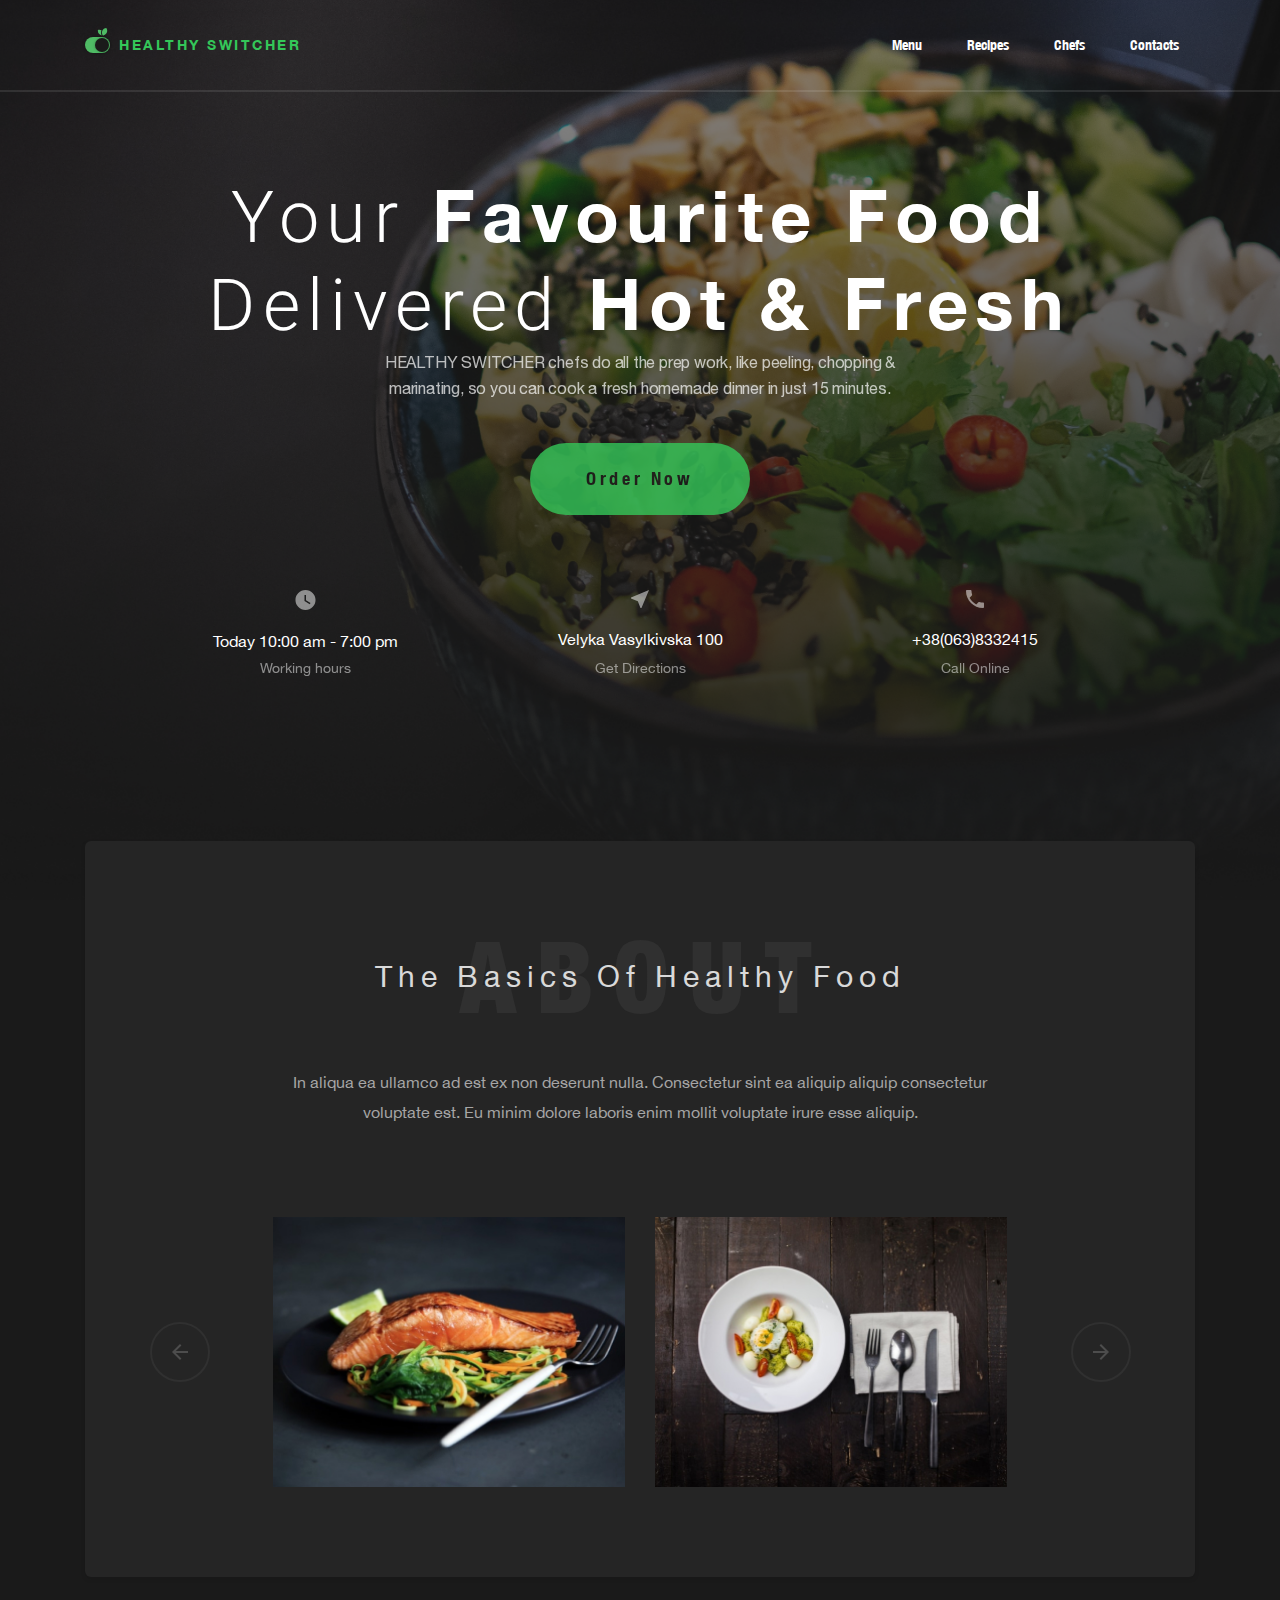
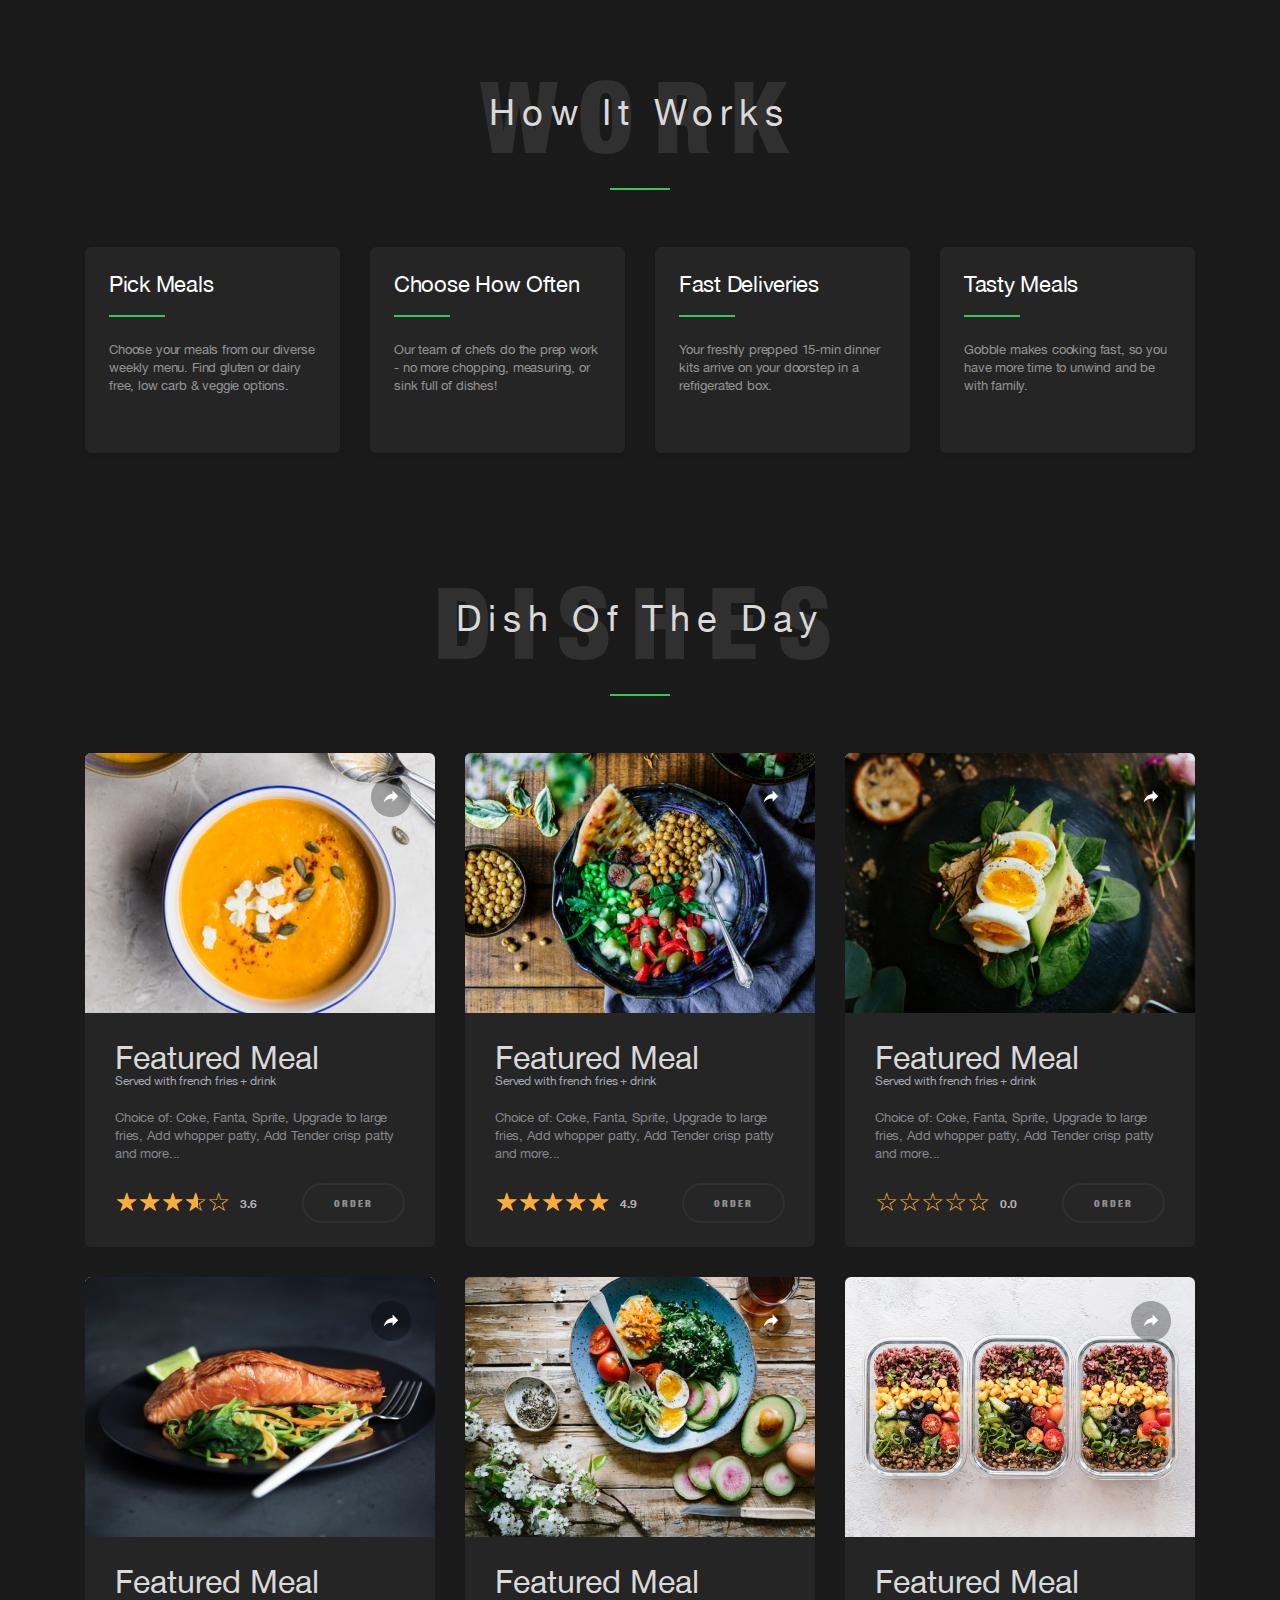
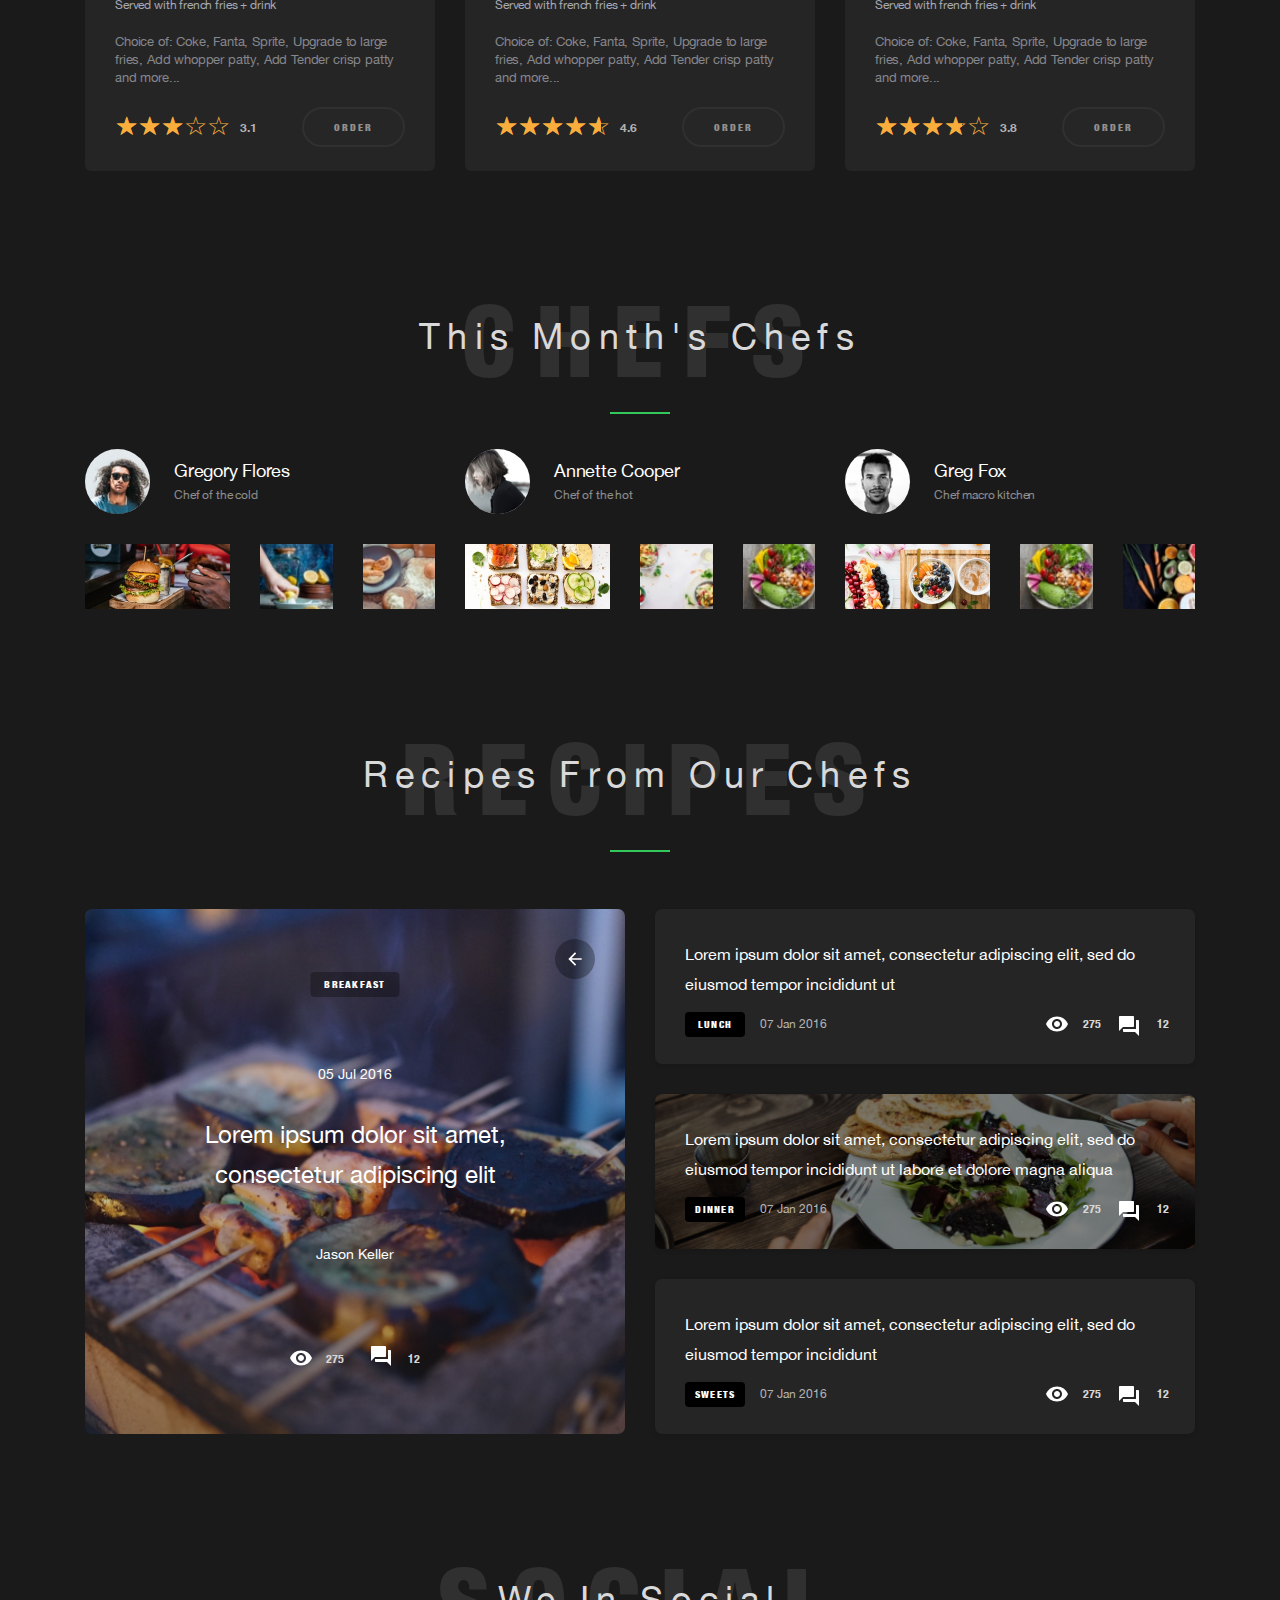
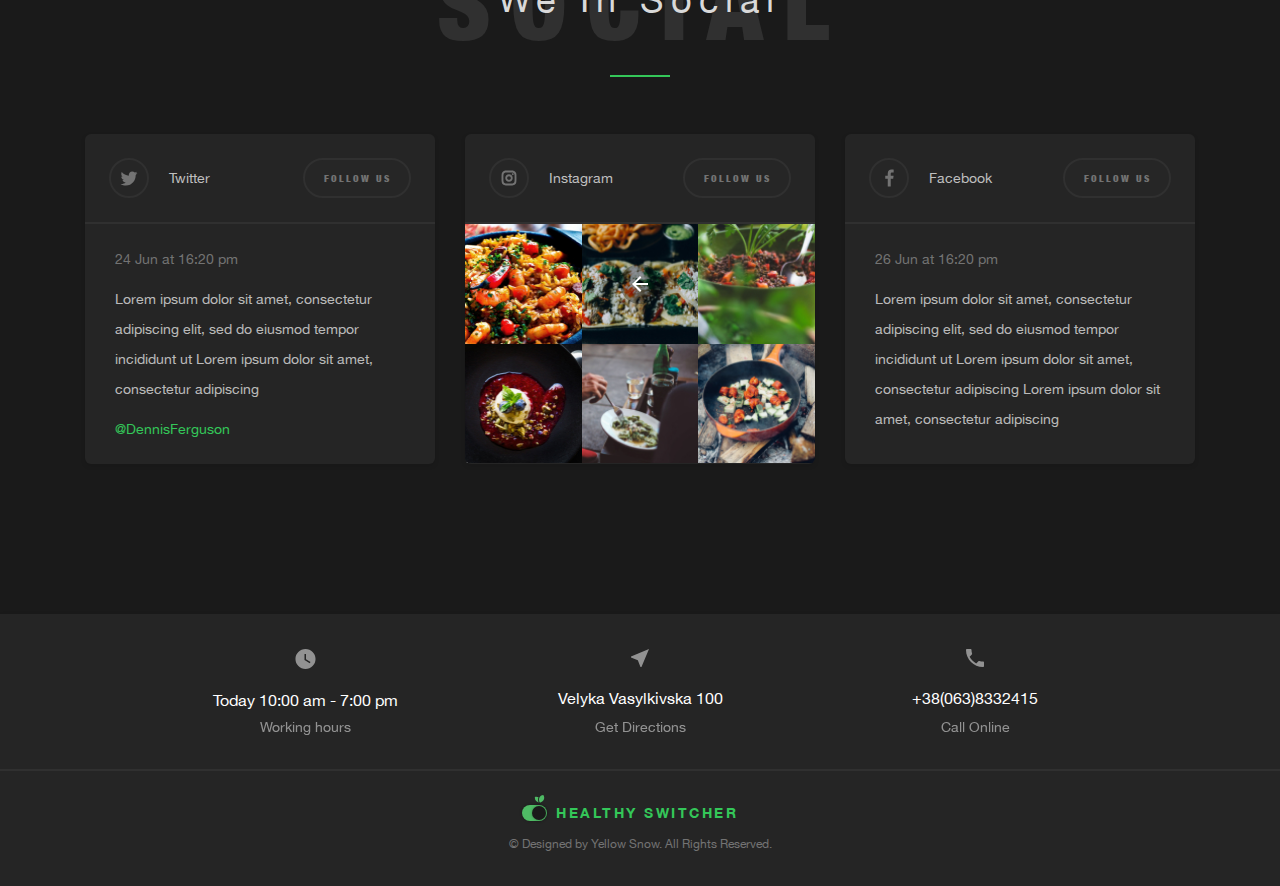
==== commit ba24fd2d: "1818" ====
--- a/index.html
+++ b/index.html
@@ -2,7 +2,7 @@
 <!DOCTYPE html>
 <html lang="en">
 <head>
-	<title>Healthy Food</title>
+	<title>Lesson 18 - Healthy Food</title>
 	<link rel="stylesheet" href="css/style.css"/>
 	<meta http-equiv="Content-type" content="text/html;charset=UTF-8"/>
 	<meta name="viewport" content="width=device-width">
@@ -26,6 +26,9 @@
 							</div>
 						</form>
 					</div>
+					<div class="header__burger">
+						<span></span>
+					</div>
 					<nav class="header__menu menu">
 						<ul class="menu__list">
 							<li><a href="#a1" class="menu__link">Menu</a></li>
@@ -72,14 +75,14 @@
 							</div>
 							<div class="about__text">In aliqua ea ullamco ad est ex non deserunt nulla. Consectetur sint ea aliquip aliquip consectetur voluptate est. Eu minim dolore laboris enim mollit voluptate irure esse aliquip.</div>
 							<div class="about__slider slider">
-								<div class="slider__item"><img src="img/Slider/slide_01.jpg" alt="slide"></div>
-								<div class="slider__item"><img src="img/Slider/slide_02.jpg" alt="slide"></div>
-								<div class="slider__item"><img src="img/Slider/slide_03.jpg" alt="slide"></div>
-								<div class="slider__item"><img src="img/Slider/slide_04.jpg" alt="slide"></div>
-								<div class="slider__item"><img src="img/Slider/slide_05.jpg" alt="slide"></div>
-								<div class="slider__item"><img src="img/Slider/slide_06.jpg" alt="slide"></div>
-								<div class="slider__item"><img src="img/Slider/slide_07.jpg" alt="slide"></div>
-								<div class="slider__item"><img src="img/Slider/slide_08.jpg" alt="slide"></div>
+								<a href="#" class="slider__item"><img src="img/Slider/slide_01.jpg" alt="slide"></a>
+								<a href="#" class="slider__item"><img src="img/Slider/slide_02.jpg" alt="slide"></a>
+								<a href="#" class="slider__item"><img src="img/Slider/slide_03.jpg" alt="slide"></a>
+								<a href="#" class="slider__item"><img src="img/Slider/slide_04.jpg" alt="slide"></a>
+								<a href="#" class="slider__item"><img src="img/Slider/slide_05.jpg" alt="slide"></a>
+								<a href="#" class="slider__item"><img src="img/Slider/slide_06.jpg" alt="slide"></a>
+								<a href="#" class="slider__item"><img src="img/Slider/slide_07.jpg" alt="slide"></a>
+								<a href="#" class="slider__item"><img src="img/Slider/slide_08.jpg" alt="slide"></a>
 							</div>
 						</div>
 					</div>
@@ -150,7 +153,7 @@
 									</a>
 								</div>
 								<div class="dish-card__content dish-card-content">
-									<div class="dish-card-content__title">Featured Meal</div>
+									<a href="#" class="dish-card-content__title">Featured Meal</a>
 									<div class="dish-card-content__subtitle">Served with french fries + drink</div>
 									<div class="dish-card-content__text">Choice of: Coke, Fanta, Sprite, Upgrade to large fries, Add whopper patty, Add Tender crisp patty and more...</div>
 									<div class="dish-card-content__stars-button">
@@ -196,7 +199,7 @@
 									</a>
 								</div>
 								<div class="dish-card__content dish-card-content">
-									<div class="dish-card-content__title">Featured Meal</div>
+									<a href="#" class="dish-card-content__title">Featured Meal</a>
 									<div class="dish-card-content__subtitle">Served with french fries + drink</div>
 									<div class="dish-card-content__text">Choice of: Coke, Fanta, Sprite, Upgrade to large fries, Add whopper patty, Add Tender crisp patty and more...</div>
 									<div class="dish-card-content__stars-button">
@@ -242,7 +245,7 @@
 									</a>
 								</div>
 								<div class="dish-card__content dish-card-content">
-									<div class="dish-card-content__title">Featured Meal</div>
+									<a href="#" class="dish-card-content__title">Featured Meal</a>
 									<div class="dish-card-content__subtitle">Served with french fries + drink</div>
 									<div class="dish-card-content__text">Choice of: Coke, Fanta, Sprite, Upgrade to large fries, Add whopper patty, Add Tender crisp patty and more...</div>
 									<div class="dish-card-content__stars-button">
@@ -288,7 +291,7 @@
 									</a>
 								</div>
 								<div class="dish-card__content dish-card-content">
-									<div class="dish-card-content__title">Featured Meal</div>
+									<a href="#" class="dish-card-content__title">Featured Meal</a>
 									<div class="dish-card-content__subtitle">Served with french fries + drink</div>
 									<div class="dish-card-content__text">Choice of: Coke, Fanta, Sprite, Upgrade to large fries, Add whopper patty, Add Tender crisp patty and more...</div>
 									<div class="dish-card-content__stars-button">
@@ -334,7 +337,7 @@
 									</a>
 								</div>
 								<div class="dish-card__content dish-card-content">
-									<div class="dish-card-content__title">Featured Meal</div>
+									<a href="#" class="dish-card-content__title">Featured Meal</a>
 									<div class="dish-card-content__subtitle">Served with french fries + drink</div>
 									<div class="dish-card-content__text">Choice of: Coke, Fanta, Sprite, Upgrade to large fries, Add whopper patty, Add Tender crisp patty and more...</div>
 									<div class="dish-card-content__stars-button">
@@ -380,7 +383,7 @@
 									</a>
 								</div>
 								<div class="dish-card__content dish-card-content">
-									<div class="dish-card-content__title">Featured Meal</div>
+									<a href="#" class="dish-card-content__title">Featured Meal</a>
 									<div class="dish-card-content__subtitle">Served with french fries + drink</div>
 									<div class="dish-card-content__text">Choice of: Coke, Fanta, Sprite, Upgrade to large fries, Add whopper patty, Add Tender crisp patty and more...</div>
 									<div class="dish-card-content__stars-button">
--- a/css/style.css
+++ b/css/style.css
@@ -196,8 +196,12 @@
           flex-direction: column;
 }
 
+body.lock {
+  overflow: hidden;
+}
+
 .checkbox {
-  padding: 0px 0px 0px 34px;
+  padding: 0px 20px 0px 34px;
   position: relative;
   cursor: pointer;
   color: #ffffff;
@@ -205,6 +209,7 @@
   font-weight: 700;
   text-transform: uppercase;
   line-height: 90px;
+  white-space: nowrap;
   letter-spacing: 2.5px;
   transition: all 0.3s ease 0s;
   -webkit-transition: all 0.3s ease 0s;
@@ -225,6 +230,12 @@
   }
 }
 
+@media (max-width: 375px) {
+  .checkbox {
+    padding: 0px 10px 0px 34px;
+  }
+}
+
 @media (max-width: 320px) {
   .checkbox {
     font-size: 16px;
@@ -321,17 +332,7 @@
   }
 }
 
-@media (max-width: 660px) {
-  .header__body {
-    -webkit-box-orient: vertical;
-    -webkit-box-direction: normal;
-        -ms-flex-direction: column;
-            flex-direction: column;
-    padding: 10px 40px;
-  }
-}
-
-@media (max-width: 320px) {
+@media (max-width: 700px) {
   .header__body {
     padding: 10px 15px;
   }
@@ -346,14 +347,137 @@
           align-items: center;
 }
 
+/*========================BURGER========================================*/
+.header__burger {
+  display: none;
+}
+
+@media (max-width: 991.98px) {
+  .header__burger {
+    display: block;
+    position: relative;
+    -ms-flex-item-align: center;
+        -ms-grid-row-align: center;
+        align-self: center;
+    z-index: 3;
+    height: 36px;
+    width: 50px;
+  }
+  .header__burger:before, .header__burger:after {
+    content: '';
+    position: absolute;
+    width: 100%;
+    left: 0;
+    height: 3px;
+    background-color: #4fbb65;
+    -webkit-transition: all 0.3s ease 0s;
+    transition: all 0.3s ease 0s;
+  }
+  .header__burger:before {
+    top: 0;
+  }
+  .header__burger:after {
+    bottom: 0;
+  }
+  .header__burger span {
+    position: absolute;
+    width: 100%;
+    left: 0;
+    height: 3px;
+    background-color: #4fbb65;
+    top: 17px;
+    -webkit-transition: all 0.3s ease 0s;
+    transition: all 0.3s ease 0s;
+  }
+}
+
+@media (max-width: 767px) {
+  .header__burger {
+    -webkit-transform: scale(0.8);
+            transform: scale(0.8);
+  }
+}
+
+@media (max-width: 991.98px) {
+  .header__menu {
+    position: fixed;
+    top: -100%;
+    right: -100%;
+    width: 100%;
+    height: 100%;
+    overflow: auto;
+    background-color: rgba(48, 48, 48, 0.99);
+    -webkit-transition: all 0.4s ease-out 0s;
+    transition: all 0.4s ease-out 0s;
+  }
+}
+
+.header__burger.active:before {
+  -webkit-transform: rotate(45deg);
+          transform: rotate(45deg);
+  top: 16.5px;
+}
+
+.header__burger.active:after {
+  -webkit-transform: rotate(-45deg);
+          transform: rotate(-45deg);
+  bottom: 16.5px;
+}
+
+.header__burger.active span {
+  -webkit-transform: scale(0);
+          transform: scale(0);
+}
+
+.header__menu.active {
+  top: 0;
+  right: 0;
+}
+
+.menu {
+  display: -webkit-box;
+  display: -ms-flexbox;
+  display: flex;
+  -webkit-box-align: center;
+      -ms-flex-align: center;
+          align-items: center;
+}
+
+@media (max-width: 991.98px) {
+  .menu {
+    display: block;
+  }
+}
+
 .menu__list {
   display: -webkit-box;
   display: -ms-flexbox;
   display: flex;
   min-width: 303px;
-  -webkit-box-pack: justify;
-      -ms-flex-pack: justify;
-          justify-content: space-between;
+  -ms-flex-wrap: wrap;
+      flex-wrap: wrap;
+  row-gap: 15px;
+}
+
+.menu__list > *:not(:last-child) {
+  margin: 0px 45px 0px 0px;
+}
+
+@media (max-width: 991.98px) {
+  .menu__list {
+    display: -webkit-box;
+    display: -ms-flexbox;
+    display: flex;
+    -webkit-box-orient: vertical;
+    -webkit-box-direction: normal;
+        -ms-flex-direction: column;
+            flex-direction: column;
+    padding: 120px 0px 0px 0px;
+    text-align: center;
+  }
+  .menu__list > *:not(:last-child) {
+    margin: 0px 0px 0px 0px;
+  }
 }
 
 @media (max-width: 320px) {
@@ -363,10 +487,10 @@
 }
 
 .menu__link {
+  text-align: center;
   font-family: 'HelveticaNeue-CondensedBold';
   font-weight: 700;
   font-size: 14px;
-  line-height: 90px;
   color: #fff;
   -webkit-transition: all 0.3s ease 0s;
   transition: all 0.3s ease 0s;
@@ -378,15 +502,10 @@
   }
 }
 
-@media (max-width: 660px) {
+@media (max-width: 991.98px) {
   .menu__link {
-    line-height: 35px;
-  }
-}
-
-@media (max-width: 320px) {
-  .menu__link {
-    font-size: 18px;
+    font-size: 28px;
+    line-height: 3;
   }
 }
 
@@ -856,6 +975,11 @@
   height: 270px;
 }
 
+.slider__item:hover img {
+  -webkit-transform: scale(1.1);
+          transform: scale(1.1);
+}
+
 .slider__item img {
   padding: 0px 15px;
   position: absolute;
@@ -866,6 +990,8 @@
   -o-object-fit: cover;
      object-fit: cover;
   overflow: hidden;
+  -webkit-transition: all 0.5s ease 0s;
+  transition: all 0.5s ease 0s;
 }
 
 @media (max-width: 1024px) {
@@ -1236,6 +1362,12 @@
   font-size: 32px;
   line-height: 30px;
   color: #D9D9D9;
+  -webkit-transition: all 0.3s ease 0s;
+  transition: all 0.3s ease 0s;
+}
+
+.dish-card-content__title:hover {
+  color: #34c759;
 }
 
 .dish-card-content__subtitle {
@@ -1449,12 +1581,19 @@
           column-gap: 24px;
 }
 
+.chefs-card__data:hover .chefs-card__chef-image {
+  -webkit-transform: scale(1.25);
+          transform: scale(1.25);
+}
+
 .chefs-card__chef-image {
   border-radius: 50%;
   overflow: hidden;
   min-width: 65px;
   min-height: 65px;
   position: relative;
+  -webkit-transition: all 0.5s ease 0s;
+  transition: all 0.5s ease 0s;
 }
 
 @media (max-width: 768px) {
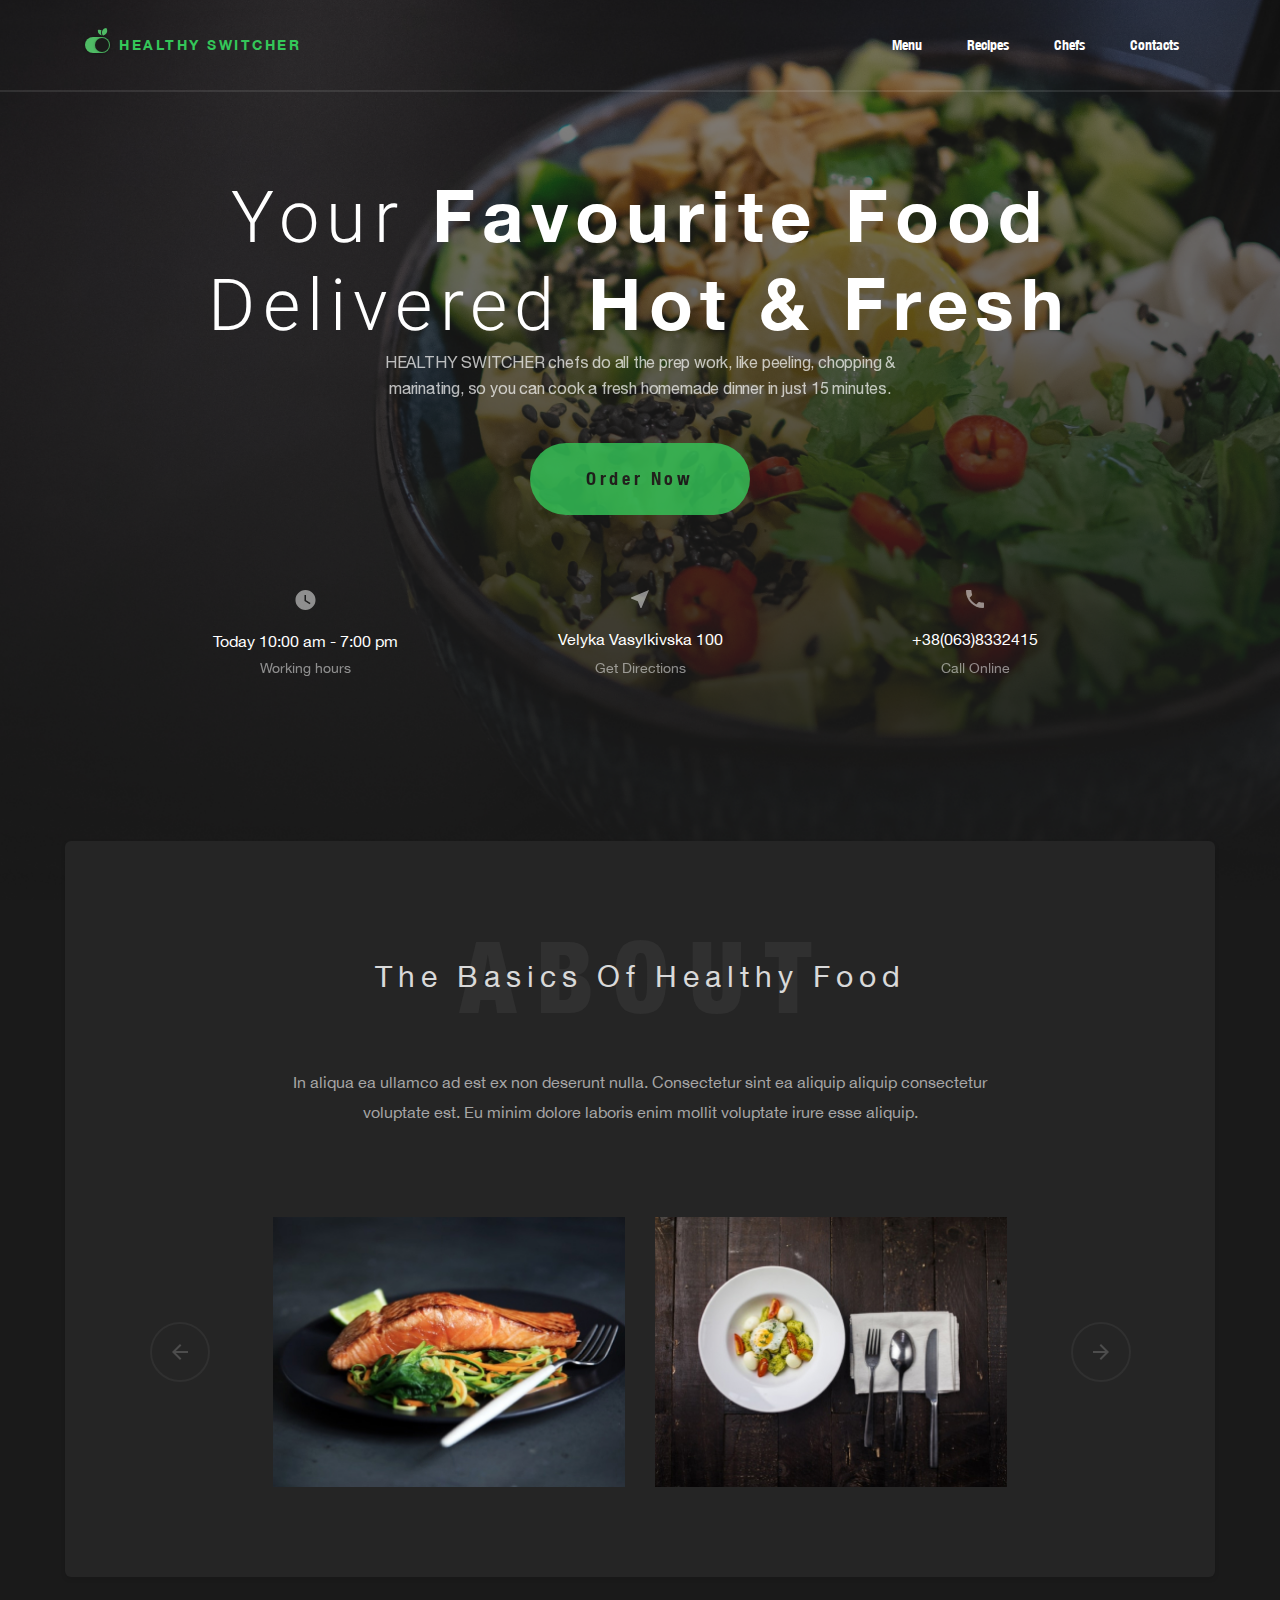
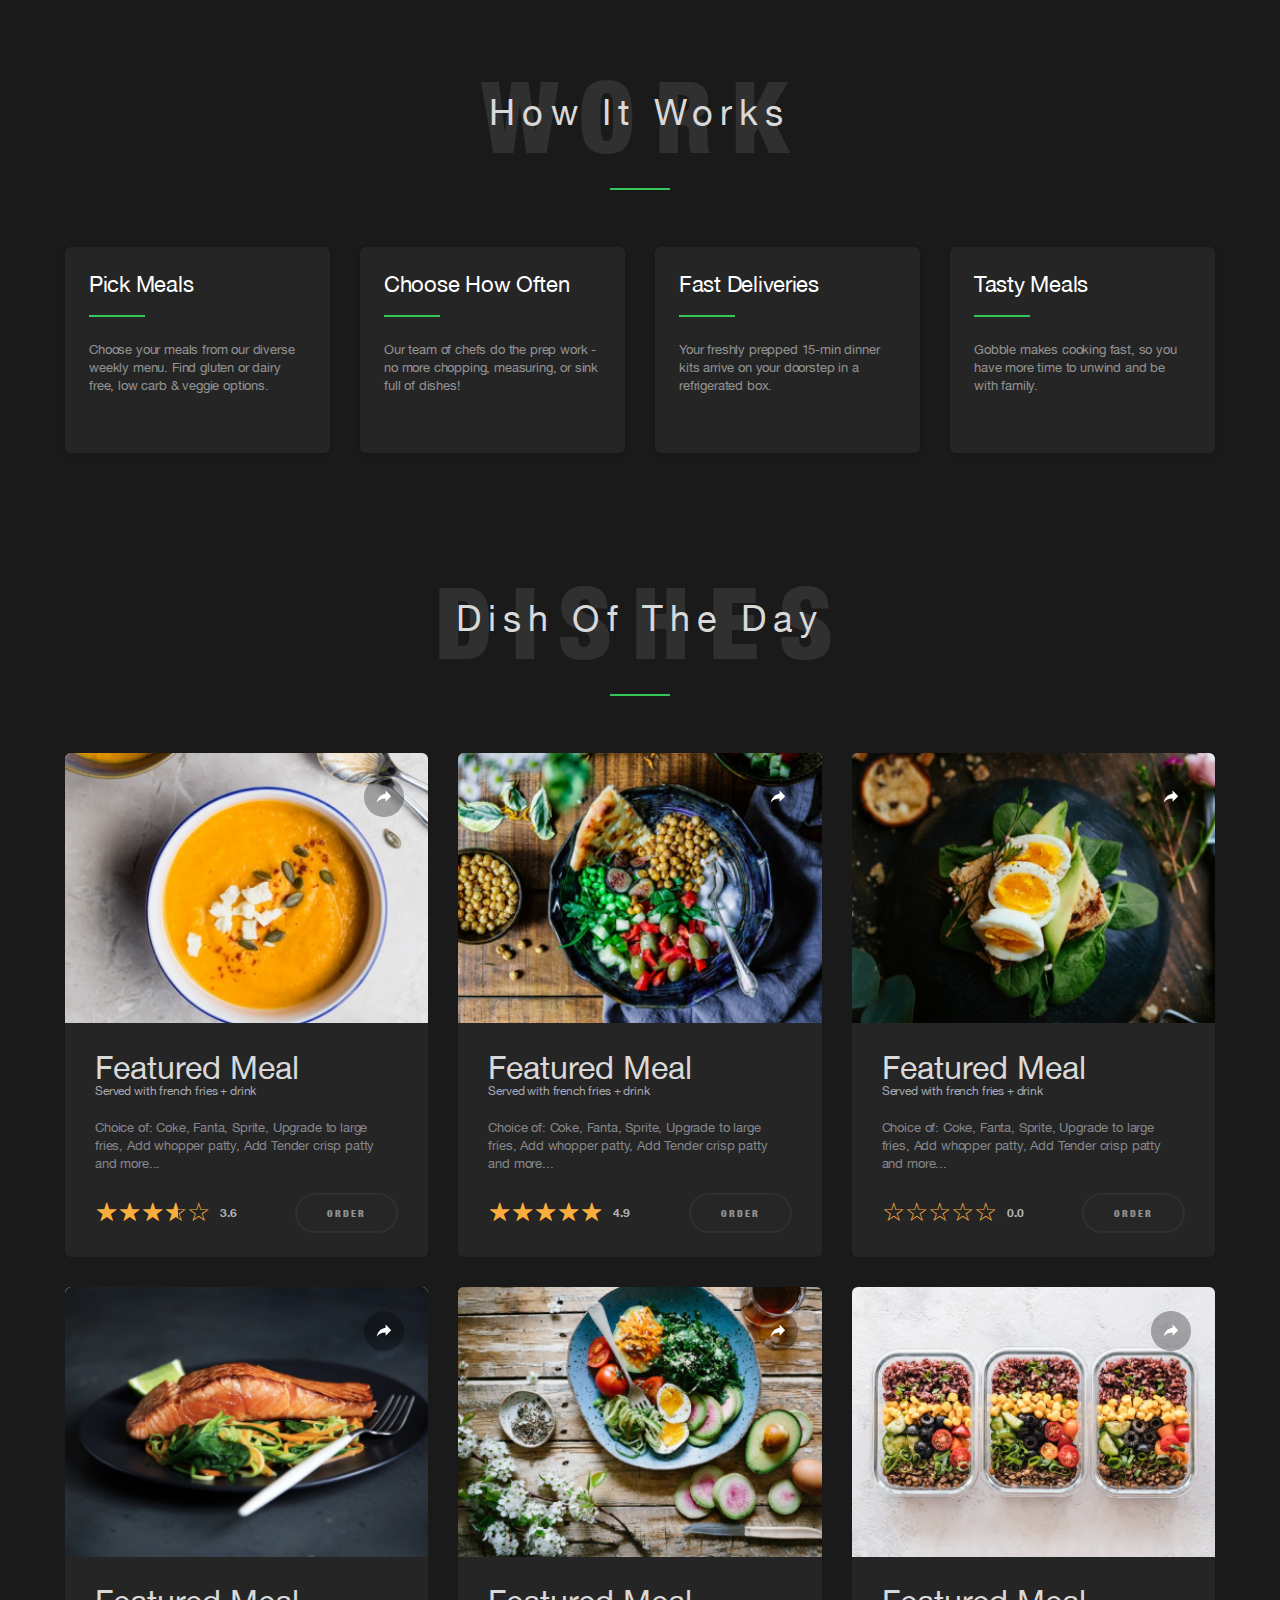
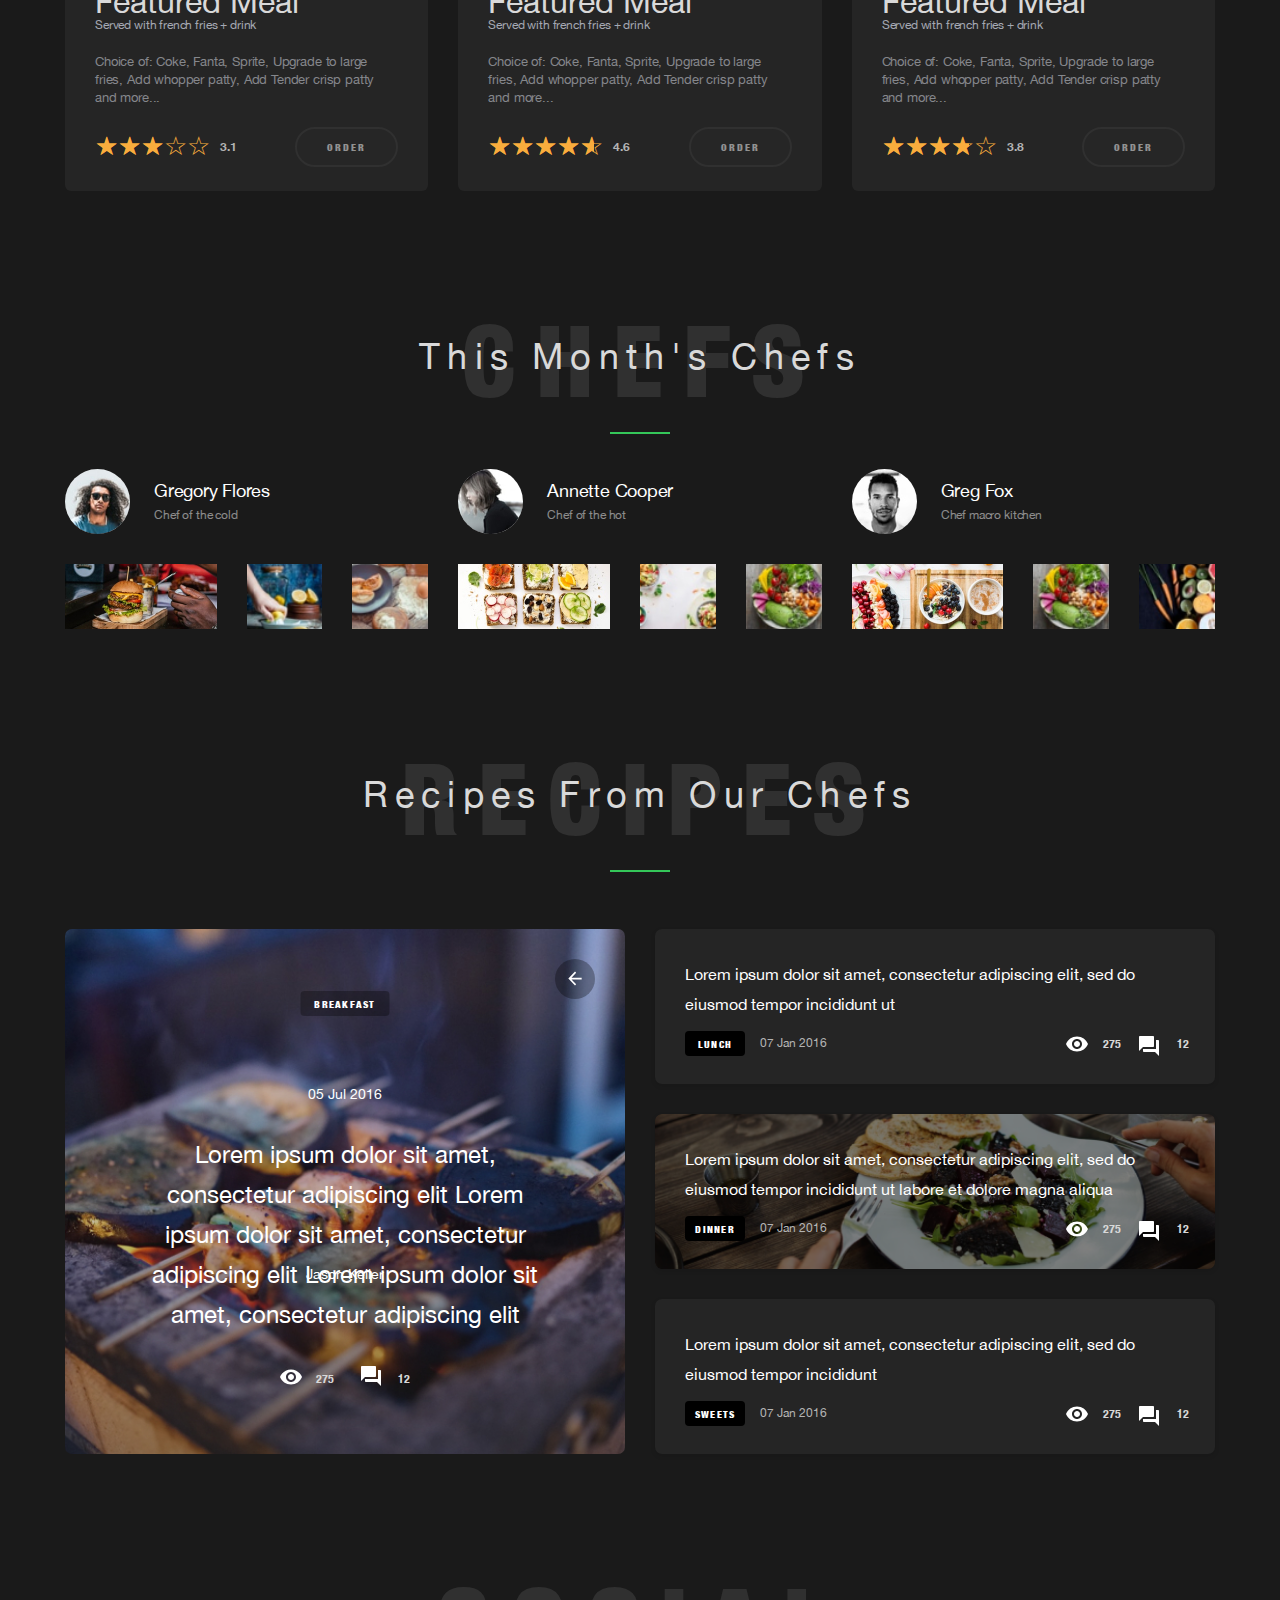
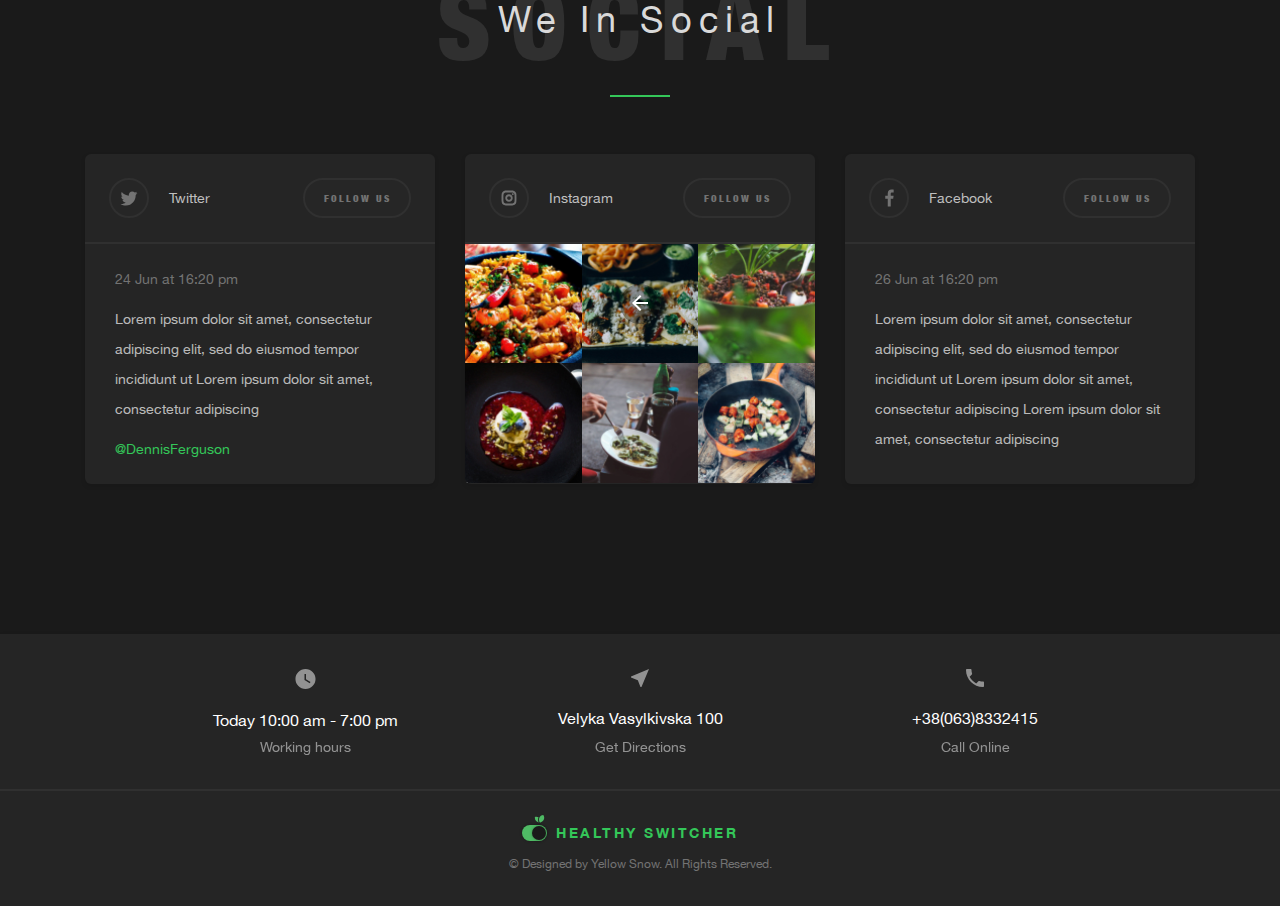
==== commit 0b620611: "18181818" ====
--- a/index.html
+++ b/index.html
@@ -12,7 +12,7 @@
 <body>
 	<div class="wrapper">
 		<header class="header">
-			<div class="container">
+			<div class="header__container">
 				<div class="header__body">
 					<div class="header__switcher">
 						<form action="#" class="switcher-block">
@@ -43,7 +43,7 @@
 		<main class="page">
 			<div class="fullscreen">
 				<div class="fullscreen__image ibg"><img src="img/fullscreen_bg.png" alt="background"></div>
-				<div class="container">
+				<div class="fullscreen__container">
 					<div class="fullscreen__content">
 						<div class="fullscreen__title"><p><span>Your</span> favourite food</p>
 							<p><span>delivered</span> hot & fresh</p></div>
@@ -89,7 +89,7 @@
 				</div>
 			</div>
 			<div class="work">
-				<div class="container">
+				<div class="work__container">
 					<div class="work__body">
 						<div class="work__titles common-titles">
 							<div class="common-titles__title">How It Works</div>
@@ -125,7 +125,7 @@
 				</div>
 			</div>
 			<div id="a1" class="dishes">
-				<div class="container">
+				<div class="dishes__container">
 					<div class="dishes__body">
 						<div class="dishes__titles common-titles">
 							<div class="common-titles__title">Dish Of The Day</div>
@@ -413,7 +413,7 @@
 				</div>
 			</div>
 			<div id="a3" class="chefs">
-				<div class="container">
+				<div class="chefs__container">
 					<div class="chefs__body">
 						<div class="chefs__titles common-titles">
 							<div class="common-titles__title">This month's chefs</div>
@@ -467,7 +467,7 @@
 				</div>
 			</div>
 			<div id="a2" class="recipes">
-				<div class="container">
+				<div class="recipes__container">
 					<div class="recipes__body">
 						<div class="recipes__titles common-titles">
 							<div class="common-titles__title">Recipes From Our Chefs</div>
@@ -479,7 +479,7 @@
 								<a class="big__back-icon" href="#"><img  src="img/recipes/back-arrow-con.svg" alt="back-icon"></a>
 								<div class="big__meal">breakfast</div>
 								<div class="big__date">05 Jul 2016</div>
-								<div class="big__text">Lorem ipsum dolor sit amet, consectetur adipiscing elit</div>
+								<div class="big__text">Lorem ipsum dolor sit amet, consectetur adipiscing elit Lorem ipsum dolor sit amet, consectetur adipiscing elit Lorem ipsum dolor sit amet, consectetur adipiscing elit</div>
 								<div class="big__name">Jason Keller</div>
 								<div class="big__eye-comments">
 									<div class="big__eye-icon">
@@ -599,7 +599,7 @@
 				</div>
 			</div>
 			<div id="a4" class="socials">
-				<div class="container">
+				<div class="socials__container">
 					<div class="socials__body">
 						<div class="socials__titles common-titles">
 							<div class="common-titles__title">We in Social</div>
--- a/css/style.css
+++ b/css/style.css
@@ -175,9 +175,15 @@
      object-fit: cover;
 }
 
-.container {
-  max-width: 1150px;
-  margin: 0 auto;
+/*.container {
+	max-width: 1150px;
+	margin: 0 auto;
+}
+*/
+[class*="__container"] {
+  max-width: 1190px;
+  margin: 0px auto;
+  padding: 0px 20px;
 }
 
 body {
@@ -407,8 +413,10 @@
     height: 100%;
     overflow: auto;
     background-color: rgba(48, 48, 48, 0.99);
-    -webkit-transition: all 0.4s ease-out 0s;
-    transition: all 0.4s ease-out 0s;
+    -webkit-transform: scale(0);
+            transform: scale(0);
+    -webkit-transition: all 0.5s ease-out 0s;
+    transition: all 0.5s ease-out 0s;
   }
 }
 
@@ -432,6 +440,8 @@
 .header__menu.active {
   top: 0;
   right: 0;
+  -webkit-transform: scale(0.98) rotate(360deg);
+          transform: scale(0.98) rotate(360deg);
 }
 
 .menu {
@@ -548,6 +558,13 @@
   width: 100%;
   height: 100vh;
   z-index: -1;
+  opacity: 1;
+  -webkit-transition: all 1s ease 0.1s;
+  transition: all 1s ease 0.1s;
+}
+
+.fullscreen__image.active {
+  opacity: 0;
 }
 
 .fullscreen__image img {
@@ -589,6 +606,15 @@
   text-transform: capitalize;
   color: #fff;
   margin: 0px 0px 2px 0px;
+  -webkit-transform: scale(1);
+          transform: scale(1);
+  -webkit-transition: all 1s ease 0.2s;
+  transition: all 1s ease 0.2s;
+}
+
+.fullscreen__title.active {
+  -webkit-transform: scale(0.7);
+          transform: scale(0.7);
 }
 
 @media (max-width: 1024px) {
@@ -663,6 +689,15 @@
   margin: 0px auto 42px;
   text-align: center;
   padding: 0px 40px;
+  -webkit-transform: scale(1);
+          transform: scale(1);
+  -webkit-transition: all 1s ease 0.3s;
+  transition: all 1s ease 0.3s;
+}
+
+.fullscreen__subtitle.active {
+  -webkit-transform: translate(300%) scale(0.7);
+          transform: translate(300%) scale(0.7);
 }
 
 @media (max-width: 425px) {
@@ -695,6 +730,15 @@
   opacity: 0.8;
   -webkit-transition: all 0.4s ease 0s;
   transition: all 0.4s ease 0s;
+  -webkit-transform: scale(1);
+          transform: scale(1);
+  -webkit-transition: all 1s ease 0.4s;
+  transition: all 1s ease 0.4s;
+}
+
+.fullscreen__button.active {
+  -webkit-transform: translate(-500%) scale(0.7);
+          transform: translate(-500%) scale(0.7);
 }
 
 .fullscreen__button:hover {
@@ -731,6 +775,15 @@
           justify-content: space-between;
   max-width: 915px;
   margin: 0 auto;
+  -webkit-transform: scale(1);
+          transform: scale(1);
+  -webkit-transition: all 1s ease 0.5s;
+  transition: all 1s ease 0.5s;
+}
+
+.fullscr-card.active {
+  -webkit-transform: translate(0, 500%) scale(0.7);
+          transform: translate(0, 500%) scale(0.7);
 }
 
 @media (max-width: 320px) {
@@ -817,7 +870,7 @@
   -webkit-box-shadow: 0px 2px 5px rgba(0, 0, 0, 0.1);
           box-shadow: 0px 2px 5px rgba(0, 0, 0, 0.1);
   border-radius: 6px;
-  margin: 0px 20px 60px;
+  margin: 0px 0px 60px 0px;
   padding: 20px 0px 90px 0px;
   text-align: center;
 }
@@ -1019,16 +1072,6 @@
 .slider .slick-arrow.slick-next {
   right: 0;
   background: url("../../img/Slider/slider_icon_right.svg") 0 0/100% no-repeat;
-}
-
-.work__body {
-  margin: 0px 20px;
-}
-
-@media (max-width: 425px) {
-  .work__body {
-    margin: 0px 5px;
-  }
 }
 
 .work__cards {
@@ -1245,7 +1288,7 @@
 }
 
 .dishes__body {
-  margin: 0px 20px 60px 20px;
+  margin: 0px 0px 60px 0px;
 }
 
 @media (max-width: 560px) {
@@ -1523,7 +1566,7 @@
 }
 
 .chefs__body {
-  margin: 0px 20px 60px 20px;
+  margin: 0px 0px 60px 0px;
 }
 
 @media (max-width: 560px) {
@@ -1719,7 +1762,7 @@
 }
 
 .recipes__body {
-  margin: 0px 20px 60px 20px;
+  margin: 0px 0px 60px 0px;
 }
 
 @media (max-width: 560px) {
@@ -1845,6 +1888,9 @@
   text-align: center;
   color: #FFFFFF;
   min-width: 411px;
+  -webkit-box-flex: 1;
+      -ms-flex: 1 1 auto;
+          flex: 1 1 auto;
 }
 
 .big__name {
@@ -1957,6 +2003,8 @@
   line-height: 30px;
   color: #FFFFFF;
   margin: 0px 0px 10px 0px;
+  -webkit-transition: all 0.5s ease 0s;
+  transition: all 0.5s ease 0s;
 }
 
 .small__icons-row {
@@ -2012,6 +2060,8 @@
   -webkit-box-align: center;
       -ms-flex-align: center;
           align-items: center;
+  -webkit-transition: all 0.5s ease 0s;
+  transition: all 0.5s ease 0s;
 }
 
 .small__eye-icon {
@@ -2021,6 +2071,8 @@
   -webkit-box-align: center;
       -ms-flex-align: center;
           align-items: center;
+  -webkit-transition: all 0.5s ease 0s;
+  transition: all 0.5s ease 0s;
 }
 
 .small__eye-icon-number {
@@ -2029,6 +2081,8 @@
   font-size: 12px;
   line-height: 30px;
   color: #D8D8D8;
+  -webkit-transition: all 0.5s ease 0s;
+  transition: all 0.5s ease 0s;
 }
 
 .small__comments-icon {
@@ -2038,6 +2092,8 @@
   -webkit-box-align: end;
       -ms-flex-align: end;
           align-items: end;
+  -webkit-transition: all 0.5s ease 0s;
+  transition: all 0.5s ease 0s;
 }
 
 .small__comments-icon-number {
@@ -2046,6 +2102,8 @@
   font-size: 12px;
   line-height: 30px;
   color: #D8D8D8;
+  -webkit-transition: all 0.5s ease 0s;
+  transition: all 0.5s ease 0s;
 }
 
 @media (min-width: 1025px) {
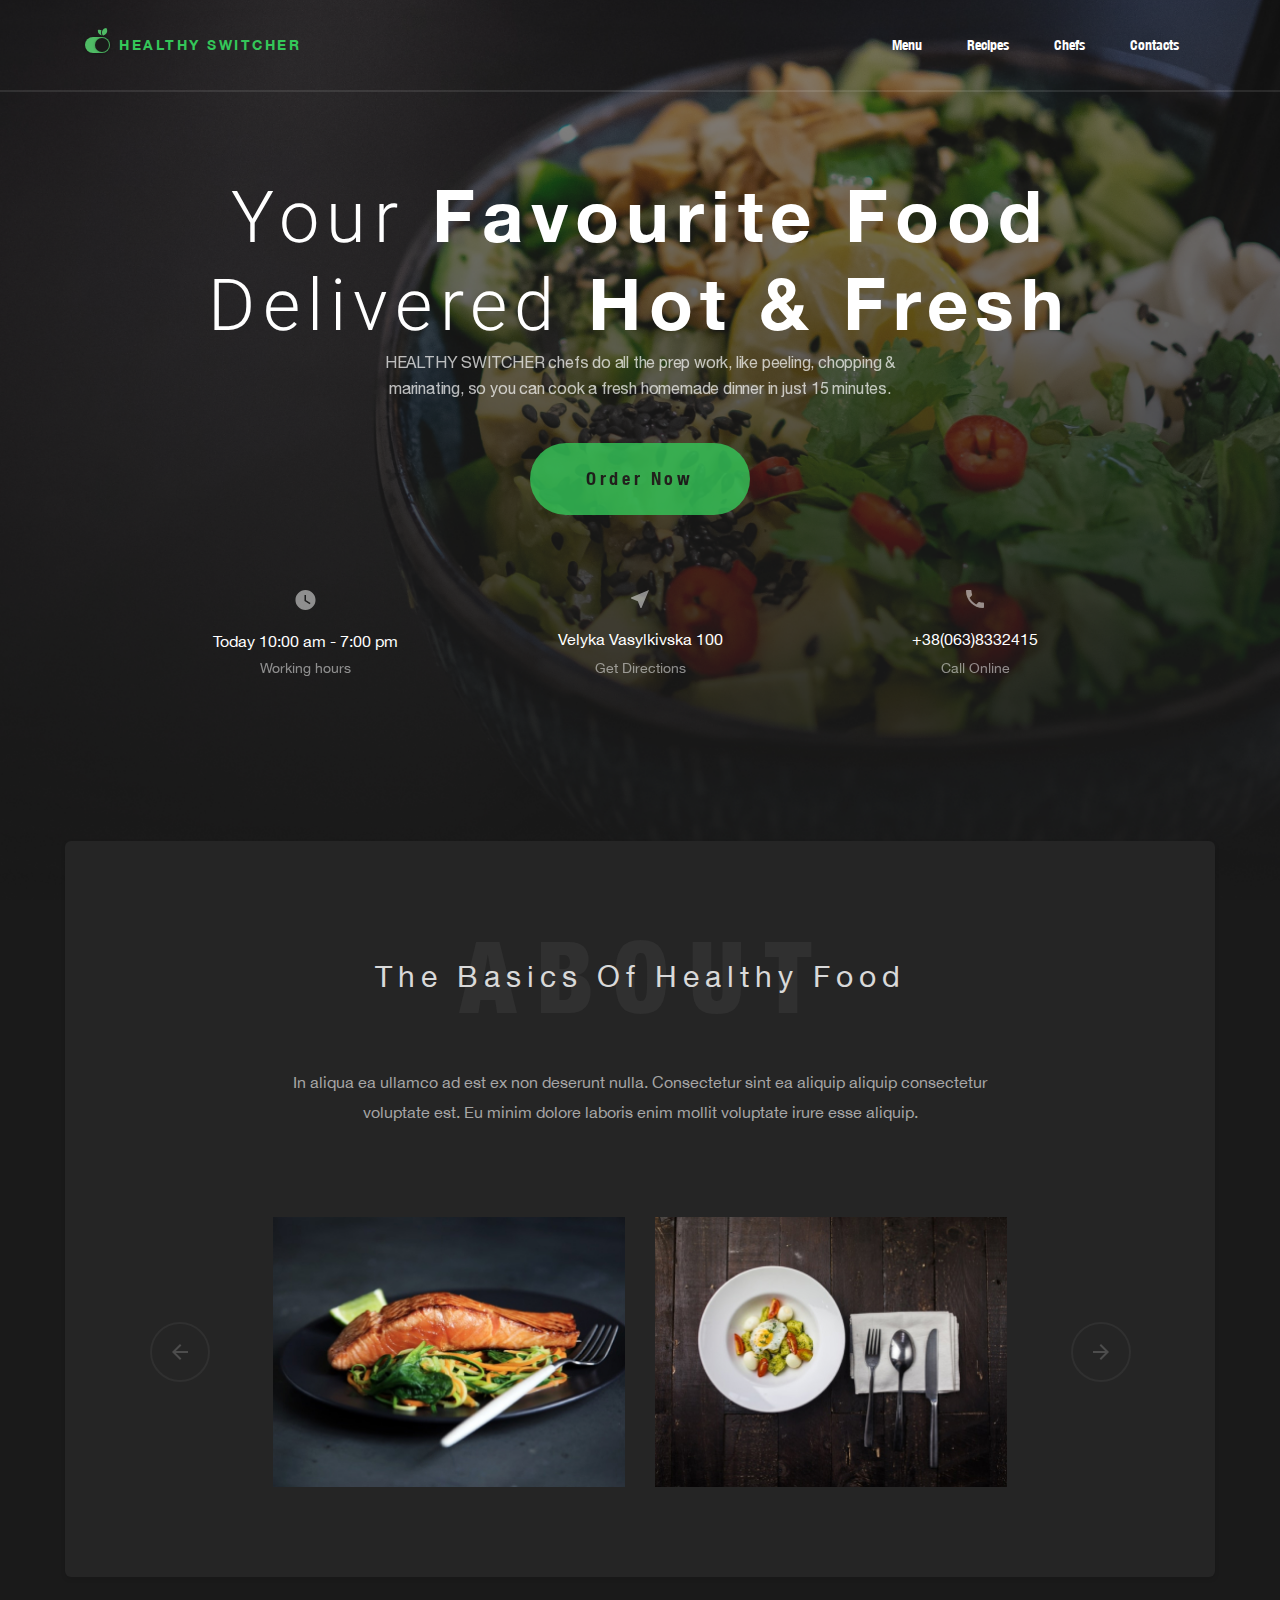
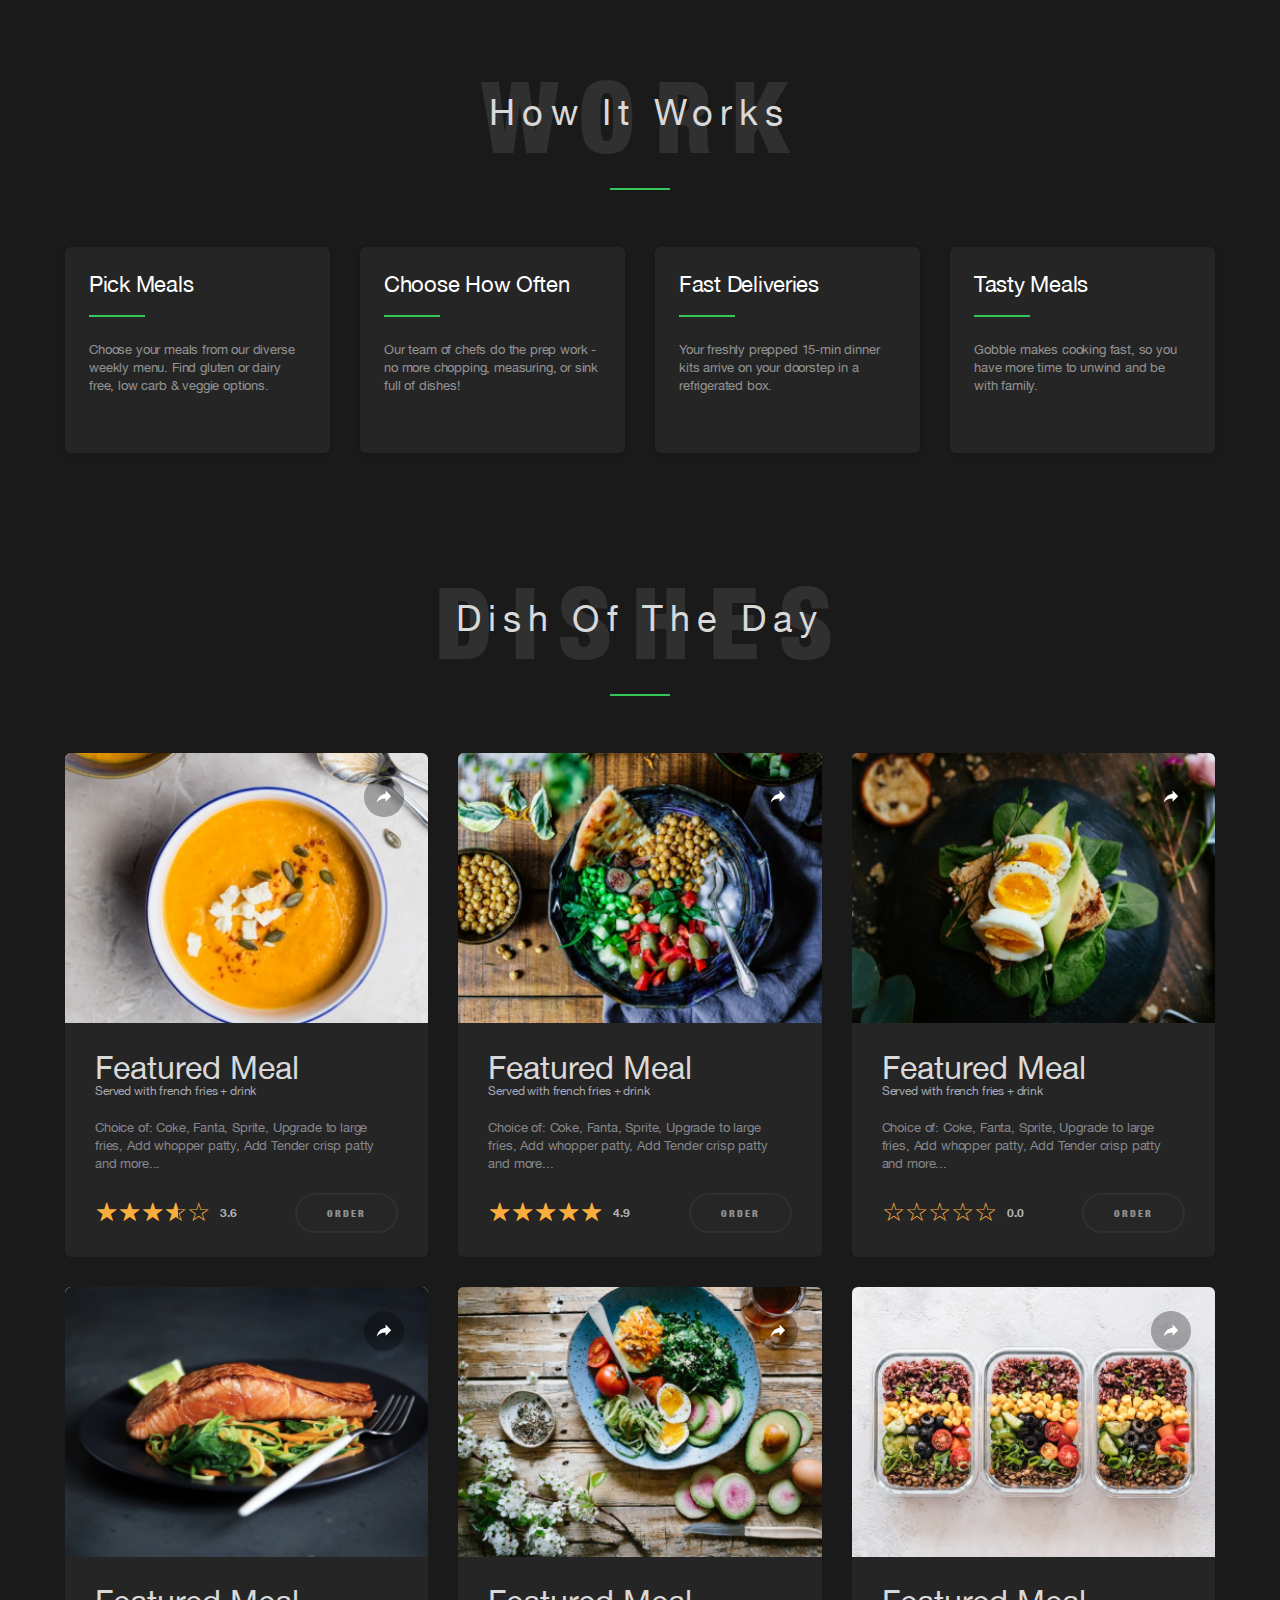
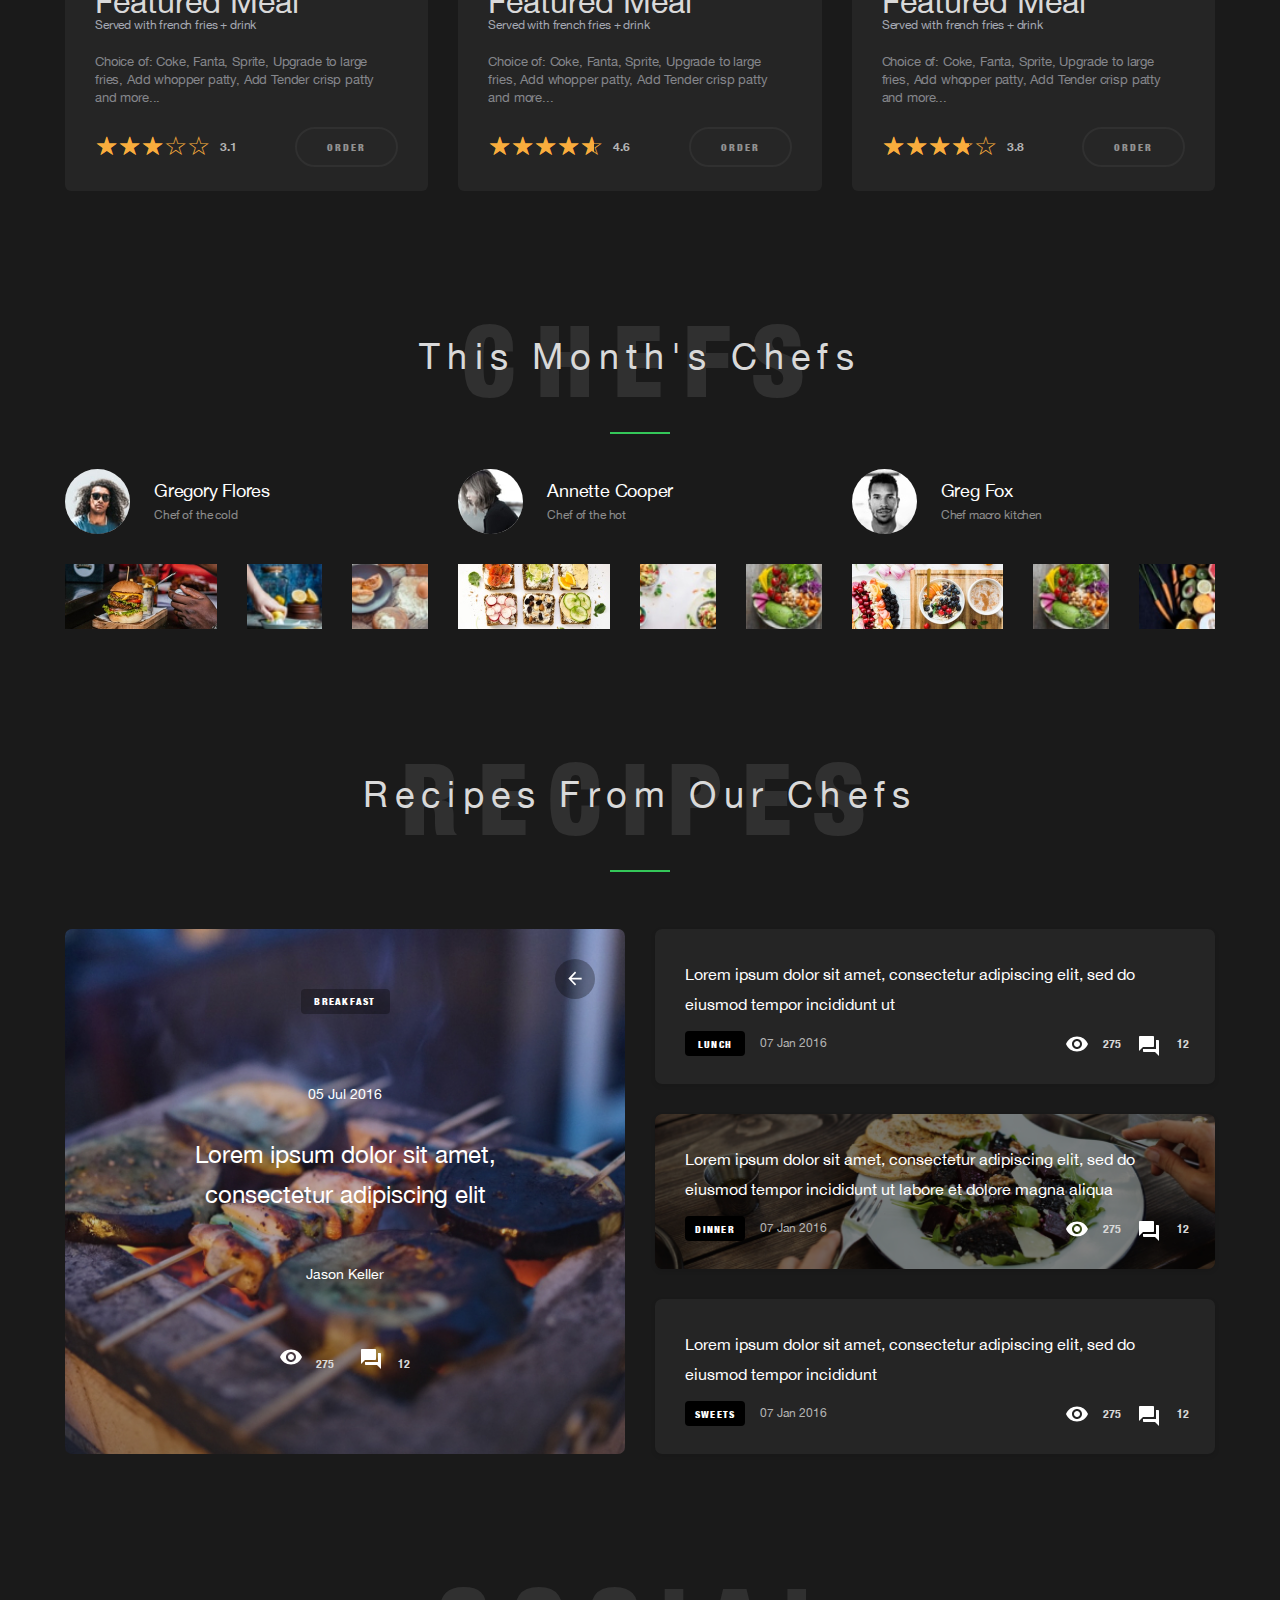
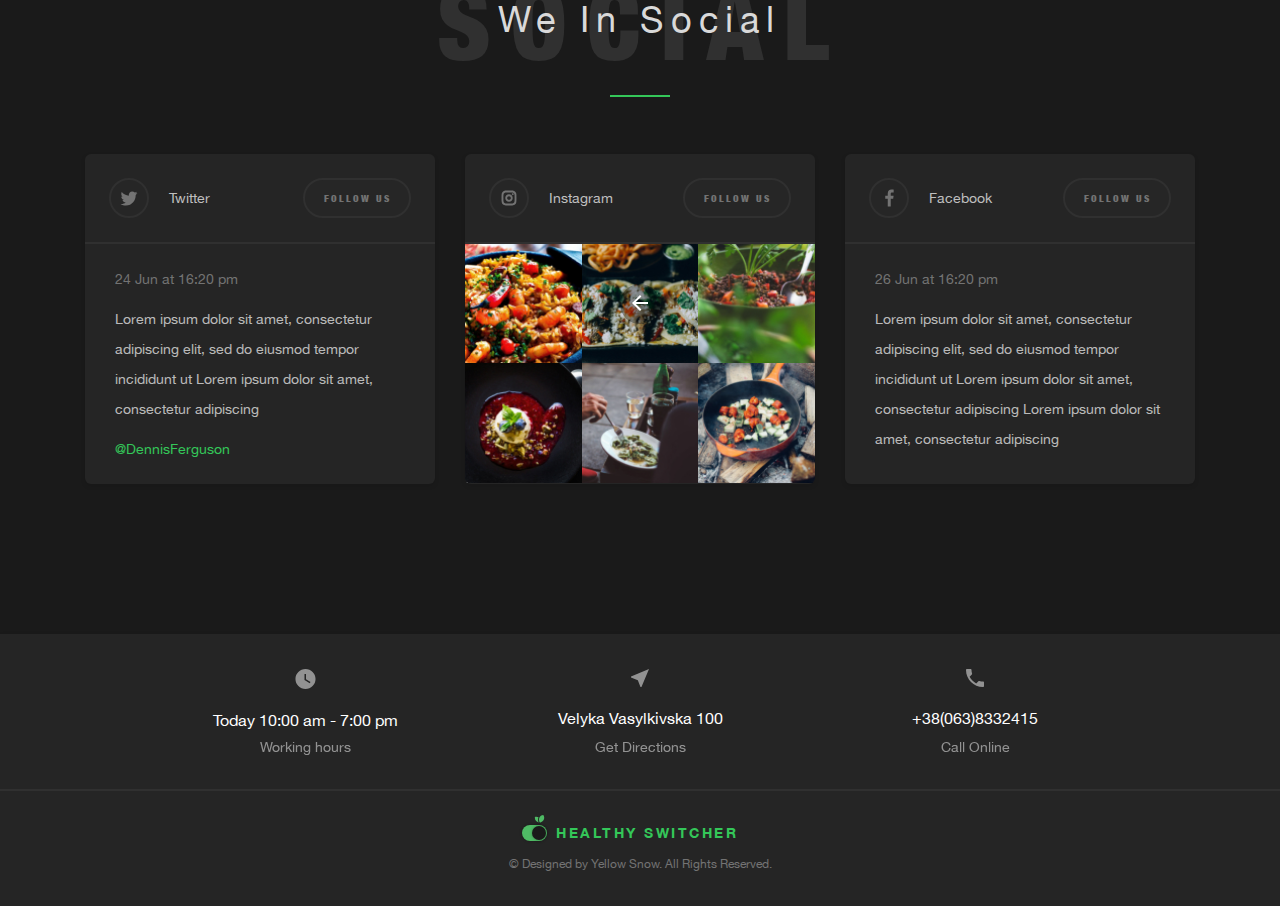
==== commit 30f57c86: "18" ====
--- a/index.html
+++ b/index.html
@@ -477,34 +477,36 @@
 							<div class="big">
 								<a href="#"><img class="big__image" src="img/recipes/big-image.jpg" alt="big__image"></a>
 								<a class="big__back-icon" href="#"><img  src="img/recipes/back-arrow-con.svg" alt="back-icon"></a>
-								<div class="big__meal">breakfast</div>
-								<div class="big__date">05 Jul 2016</div>
-								<div class="big__text">Lorem ipsum dolor sit amet, consectetur adipiscing elit Lorem ipsum dolor sit amet, consectetur adipiscing elit Lorem ipsum dolor sit amet, consectetur adipiscing elit</div>
-								<div class="big__name">Jason Keller</div>
-								<div class="big__eye-comments">
-									<div class="big__eye-icon">
-										<svg width="22" height="16" viewBox="0 0 22 16" fill="none" xmlns="http://www.w3.org/2000/svg">
-											<mask id="mask7" style="mask-type:alpha" maskUnits="userSpaceOnUse" x="0" y="0" width="22" height="16">
-											<path fill-rule="evenodd" clip-rule="evenodd" d="M11 0.5C6 0.5 1.73 3.61 0 8C1.73 12.39 6 15.5 11 15.5C16 15.5 20.27 12.39 22 8C20.27 3.61 16 0.5 11 0.5ZM11 13C8.24 13 6 10.76 6 8C6 5.24 8.24 3 11 3C13.76 3 16 5.24 16 8C16 10.76 13.76 13 11 13ZM11 5C9.34 5 8 6.34 8 8C8 9.66 9.34 11 11 11C12.66 11 14 9.66 14 8C14 6.34 12.66 5 11 5Z" fill="white"/>
-											</mask>
-											<g mask="url(#mask7)">
-											<rect x="-2" y="-5" width="26" height="26" fill="white"/>
-											</g>
-											</svg>
-									</div>
-									<div class="big__eye-icon-number">275</div>
-									<div class="big__comments-icon">
-										<svg width="26" height="23" viewBox="0 0 26 23" fill="none" xmlns="http://www.w3.org/2000/svg">
-											<mask id="mask8" style="mask-type:alpha" maskUnits="userSpaceOnUse" x="3" y="0" width="20" height="20">
-											<path fill-rule="evenodd" clip-rule="evenodd" d="M22 4H20V13H7V15C7 15.55 7.45 16 8 16H19L23 20V5C23 4.45 22.55 4 22 4ZM18 10V1C18 0.45 17.55 0 17 0H4C3.45 0 3 0.45 3 1V15L7 11H17C17.55 11 18 10.55 18 10Z" fill="white"/>
-											</mask>
-											<g mask="url(#mask8)">
-											<rect y="-3" width="26" height="26" fill="white"/>
-											</g>
-											</svg>
-									</div>
-									<div class="big__comments-icon-number">12</div>
-								</div>
+								<a href="#" class="big__body body-big">
+									<div class="body-big__meal">breakfast</div>
+									<div class="body-big__date">05 Jul 2016</div>
+									<div class="body-big__text">Lorem ipsum dolor sit amet, consectetur adipiscing elit</div>
+									<div class="body-big__name">Jason Keller</div>
+									<div class="body-big__eye-comments">
+										<div class="body-big__eye-icon">
+											<svg width="22" height="16" viewBox="0 0 22 16" fill="none" xmlns="http://www.w3.org/2000/svg">
+												<mask id="mask7" style="mask-type:alpha" maskUnits="userSpaceOnUse" x="0" y="0" width="22" height="16">
+												<path fill-rule="evenodd" clip-rule="evenodd" d="M11 0.5C6 0.5 1.73 3.61 0 8C1.73 12.39 6 15.5 11 15.5C16 15.5 20.27 12.39 22 8C20.27 3.61 16 0.5 11 0.5ZM11 13C8.24 13 6 10.76 6 8C6 5.24 8.24 3 11 3C13.76 3 16 5.24 16 8C16 10.76 13.76 13 11 13ZM11 5C9.34 5 8 6.34 8 8C8 9.66 9.34 11 11 11C12.66 11 14 9.66 14 8C14 6.34 12.66 5 11 5Z" fill="white"/>
+												</mask>
+												<g mask="url(#mask7)">
+												<rect x="-2" y="-5" width="26" height="26" fill="white"/>
+												</g>
+												</svg>
+										</div>
+										<div class="body-big__eye-icon-number">275</div>
+										<div class="body-big__comments-icon">
+											<svg width="26" height="23" viewBox="0 0 26 23" fill="none" xmlns="http://www.w3.org/2000/svg">
+												<mask id="mask8" style="mask-type:alpha" maskUnits="userSpaceOnUse" x="3" y="0" width="20" height="20">
+												<path fill-rule="evenodd" clip-rule="evenodd" d="M22 4H20V13H7V15C7 15.55 7.45 16 8 16H19L23 20V5C23 4.45 22.55 4 22 4ZM18 10V1C18 0.45 17.55 0 17 0H4C3.45 0 3 0.45 3 1V15L7 11H17C17.55 11 18 10.55 18 10Z" fill="white"/>
+												</mask>
+												<g mask="url(#mask8)">
+												<rect y="-3" width="26" height="26" fill="white"/>
+												</g>
+												</svg>
+										</div>
+										<div class="body-big__comments-icon-number">12</div>
+									</div>
+								</a>
 							</div>
 							<a href="#" class="small">
 								<div class="small__text">Lorem ipsum dolor sit amet, consectetur adipiscing elit, sed do eiusmod tempor incididunt ut</div>
--- a/css/style.css
+++ b/css/style.css
@@ -1066,12 +1066,12 @@
 
 .slider .slick-arrow.slick-prev {
   left: 0;
-  background: url("../../img/Slider/slider_icon_left.svg") 0 0/100% no-repeat;
+  background: url("../img/Slider/slider_icon_left.svg") 0 0/100% no-repeat;
 }
 
 .slider .slick-arrow.slick-next {
   right: 0;
-  background: url("../../img/Slider/slider_icon_right.svg") 0 0/100% no-repeat;
+  background: url("../img/Slider/slider_icon_right.svg") 0 0/100% no-repeat;
 }
 
 .work__cards {
@@ -1809,6 +1809,8 @@
   border-radius: 7px;
   -webkit-transition: all 0.5s ease 0s;
   transition: all 0.5s ease 0s;
+  border-radius: 7px;
+  overflow: hidden;
 }
 
 .big__image {
@@ -1819,9 +1821,6 @@
   height: 100%;
   -o-object-fit: cover;
      object-fit: cover;
-  border-radius: 7px;
-  -webkit-transition: all 0.5s ease 0s;
-  transition: all 0.5s ease 0s;
 }
 
 .big__back-icon img {
@@ -1835,12 +1834,30 @@
   background-color: rgba(0, 0, 0, 0.3);
 }
 
-.big__meal {
-  position: absolute;
-  top: 60px;
-  left: 50%;
-  -webkit-transform: translate(-50%);
-          transform: translate(-50%);
+.big__body {
+  position: absolute;
+  width: 100%;
+  height: 100%;
+  padding: 60px 90px;
+  text-align: center;
+}
+
+.body-big {
+  display: -webkit-box;
+  display: -ms-flexbox;
+  display: flex;
+  -webkit-box-orient: vertical;
+  -webkit-box-direction: normal;
+      -ms-flex-direction: column;
+          flex-direction: column;
+  -webkit-box-align: center;
+      -ms-flex-align: center;
+          align-items: center;
+  -webkit-transition: all 0.5s ease 0s;
+  transition: all 0.5s ease 0s;
+}
+
+.body-big__meal {
   font-family: 'HelveticaNeue-CondensedBlack';
   font-weight: 900;
   font-size: 10px;
@@ -1854,33 +1871,24 @@
   padding: 7.5px 9.09px;
   margin: 2.5px 0px;
   text-align: center;
-}
-
-.big__date {
-  position: absolute;
-  top: 150px;
-  left: 50%;
-  -webkit-transform: translate(-50%);
-          transform: translate(-50%);
+  margin: 0px 0px 65px 0px;
+  max-width: 90px;
+  -webkit-transition: all 0.5s ease 0s;
+  transition: all 0.5s ease 0s;
+}
+
+.body-big__date {
   font-family: 'HelveticaNeue';
   font-weight: 400;
   font-size: 14px;
   line-height: 30px;
   color: #fff;
-  display: -webkit-box;
-  display: -ms-flexbox;
-  display: flex;
-  -webkit-box-align: center;
-      -ms-flex-align: center;
-          align-items: center;
-}
-
-.big__text {
-  position: absolute;
-  top: 205px;
-  left: 50%;
-  -webkit-transform: translate(-50%);
-          transform: translate(-50%);
+  margin: 0px 0px 25px 0px;
+  -webkit-transition: all 0.5s ease 0s;
+  transition: all 0.5s ease 0s;
+}
+
+.body-big__text {
   font-family: 'HelveticaNeue';
   font-weight: 400;
   font-size: 24px;
@@ -1888,82 +1896,93 @@
   text-align: center;
   color: #FFFFFF;
   min-width: 411px;
-  -webkit-box-flex: 1;
-      -ms-flex: 1 1 auto;
-          flex: 1 1 auto;
-}
-
-.big__name {
-  position: absolute;
-  top: 330px;
-  left: 50%;
-  -webkit-transform: translate(-50%);
-          transform: translate(-50%);
+  margin: 0px 0px 45px 0px;
+  -webkit-transition: all 0.5s ease 0s;
+  transition: all 0.5s ease 0s;
+}
+
+.body-big__name {
   font-family: 'HelveticaNeue';
   font-weight: normal;
   font-size: 14px;
   line-height: 30px;
   color: #FFFFFF;
-}
-
-.big__eye-comments {
+  margin: 0px 0px 60px 0px;
+  -webkit-transition: all 0.5s ease 0s;
+  transition: all 0.5s ease 0s;
+}
+
+.body-big__eye-comments {
   display: -webkit-box;
   display: -ms-flexbox;
   display: flex;
-  -webkit-box-align: center;
-      -ms-flex-align: center;
-          align-items: center;
-  position: absolute;
-  bottom: 60px;
-  left: 50%;
-  -webkit-transform: translate(-50%);
-          transform: translate(-50%);
-}
-
-.big__eye-comments .big__eye-icon,
-.big__eye-comments .big__comments-icon {
+  -webkit-box-pack: center;
+      -ms-flex-pack: center;
+          justify-content: center;
+}
+
+.body-big__eye-comments .body-big__eye-icon,
+.body-big__eye-comments .body-big__comments-icon {
   padding: 0px 14px 0px 0px;
-}
-
-.big__eye-comments .big__eye-icon-number,
-.big__eye-comments .big__comments-icon-number {
+  -webkit-transition: all 0.5s ease 0s;
+  transition: all 0.5s ease 0s;
+}
+
+.body-big__eye-comments .body-big__eye-icon-number,
+.body-big__eye-comments .body-big__comments-icon-number {
   font-family: 'HelveticaNeue-CondensedBold';
   font-weight: bold;
   font-size: 12px;
   line-height: 30px;
   color: #D8D8D8;
-}
-
-.big__eye-comments .big__eye-icon-number {
+  -webkit-transition: all 0.5s ease 0s;
+  transition: all 0.5s ease 0s;
+}
+
+.body-big__eye-comments .body-big__eye-icon-number {
   padding: 0px 24px 0px 0px;
 }
 
+.body-big__eye-comments .body-big__eye-icon rect {
+  -webkit-transition: all 0.5s ease 0s;
+  transition: all 0.5s ease 0s;
+}
+
+.body-big__eye-comments .body-big__comments-icon rect {
+  -webkit-transition: all 0.5s ease 0s;
+  transition: all 0.5s ease 0s;
+}
+
 @media (min-width: 1025px) {
-  .big:hover {
+  .body-big {
+    -webkit-transition: all 0.7s ease 0s;
+    transition: all 0.7s ease 0s;
+  }
+  .body-big:hover {
     -webkit-transform: scale(1.01);
             transform: scale(1.01);
-    background-color: #34c759;
-  }
-  .big:hover img {
+    background-color: #34c759ad;
+  }
+  .body-big:hover img {
     opacity: 0.3;
   }
-  .big:hover .big__text,
-  .big:hover .big__date,
-  .big:hover .big__name,
-  .big:hover .big__eye-icon-number,
-  .big:hover .big__comments-icon-number {
+  .body-big:hover .body-big__text,
+  .body-big:hover .body-big__date,
+  .body-big:hover .body-big__name,
+  .body-big:hover .body-big__eye-icon-number,
+  .body-big:hover .body-big__comments-icon-number {
     color: #000;
   }
-  .big:hover .big__meal {
+  .body-big:hover .body-big__meal {
     background-color: #000;
   }
-  .big:hover .big__back-icon img {
+  .body-big:hover .body-big__back-icon img {
     background-color: #000;
   }
-  .big:hover .big__eye-icon rect {
+  .body-big:hover .body-big__eye-icon rect {
     fill: #000;
   }
-  .big:hover .big__comments-icon rect {
+  .body-big:hover .body-big__comments-icon rect {
     fill: #000;
   }
 }
@@ -2071,6 +2090,9 @@
   -webkit-box-align: center;
       -ms-flex-align: center;
           align-items: center;
+}
+
+.small__eye-icon rect {
   -webkit-transition: all 0.5s ease 0s;
   transition: all 0.5s ease 0s;
 }
@@ -2092,6 +2114,9 @@
   -webkit-box-align: end;
       -ms-flex-align: end;
           align-items: end;
+}
+
+.small__comments-icon rect {
   -webkit-transition: all 0.5s ease 0s;
   transition: all 0.5s ease 0s;
 }
@@ -2107,8 +2132,12 @@
 }
 
 @media (min-width: 1025px) {
+  .small {
+    -webkit-transition: all 0.5s ease 0s;
+    transition: all 0.5s ease 0s;
+  }
   .small:hover {
-    background: #34C759;
+    background: #34c759a1;
   }
   .small:hover .small__text,
   .small:hover .small__date,
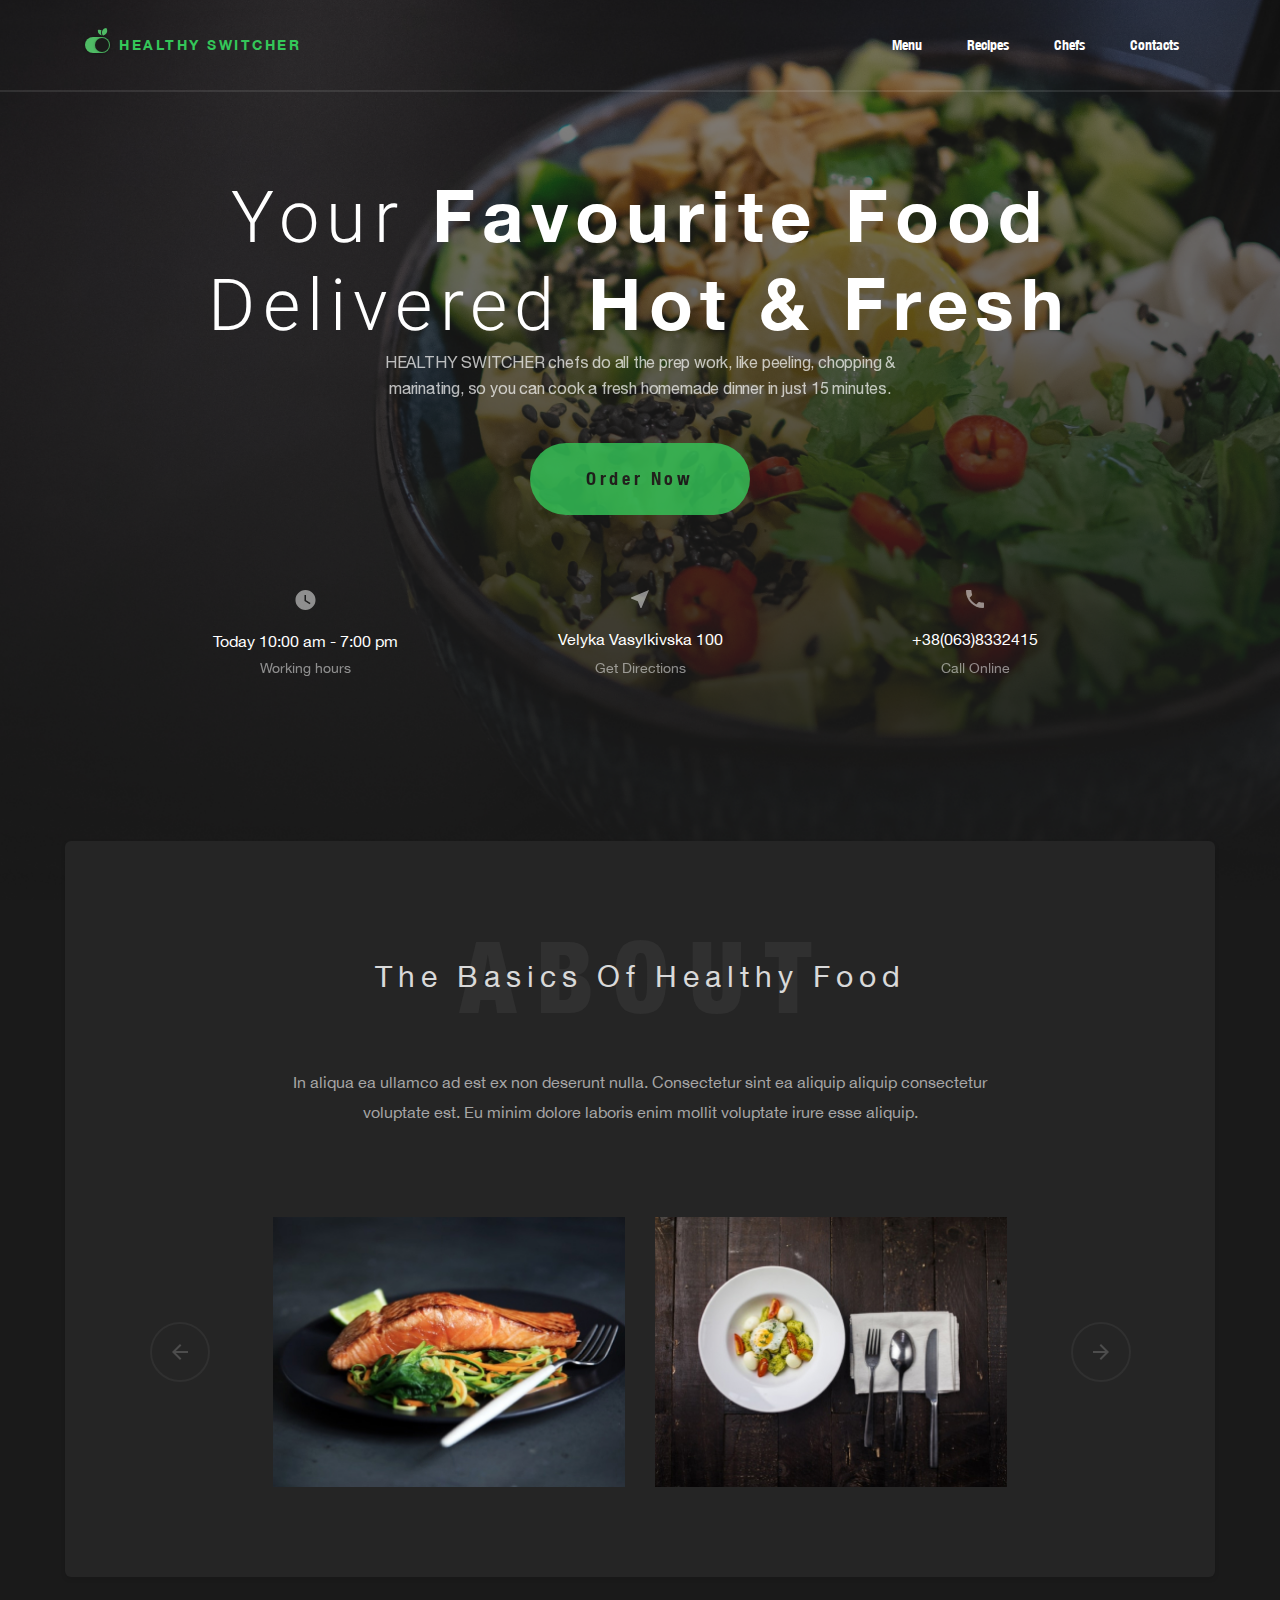
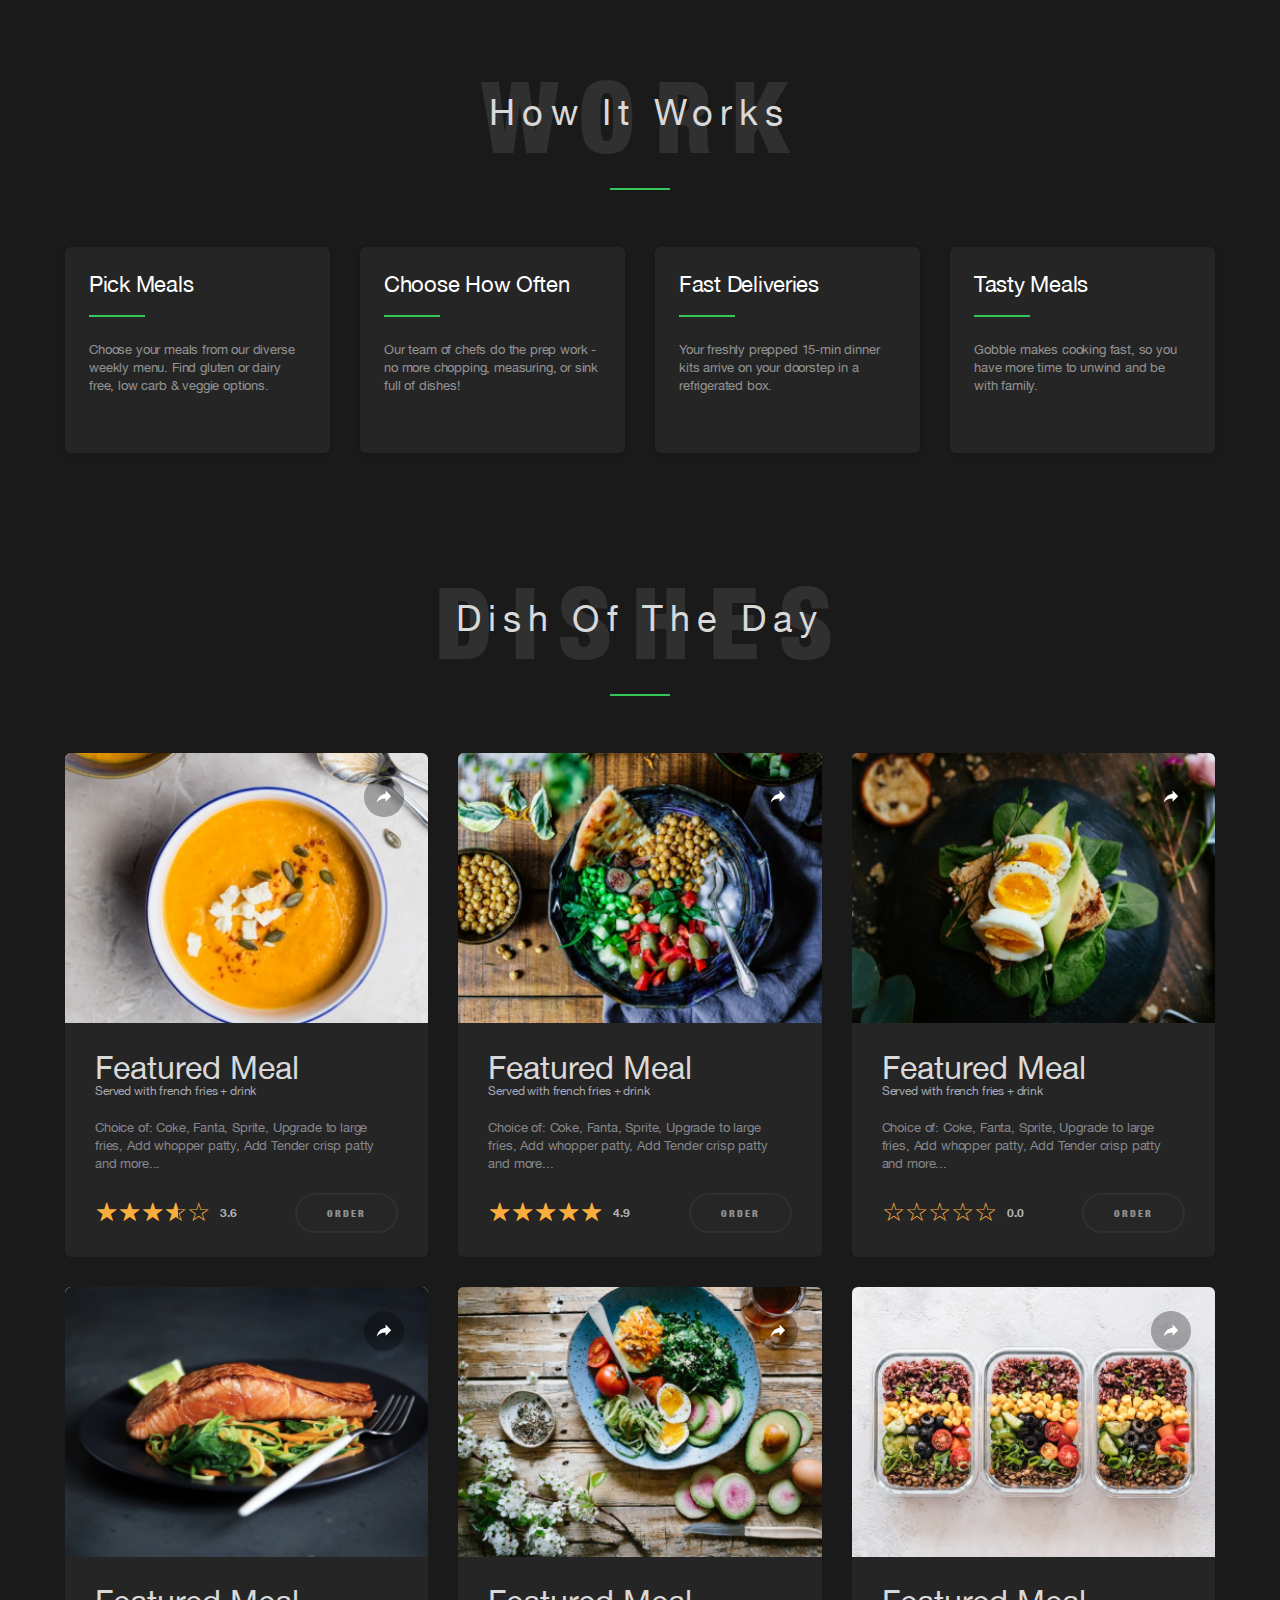
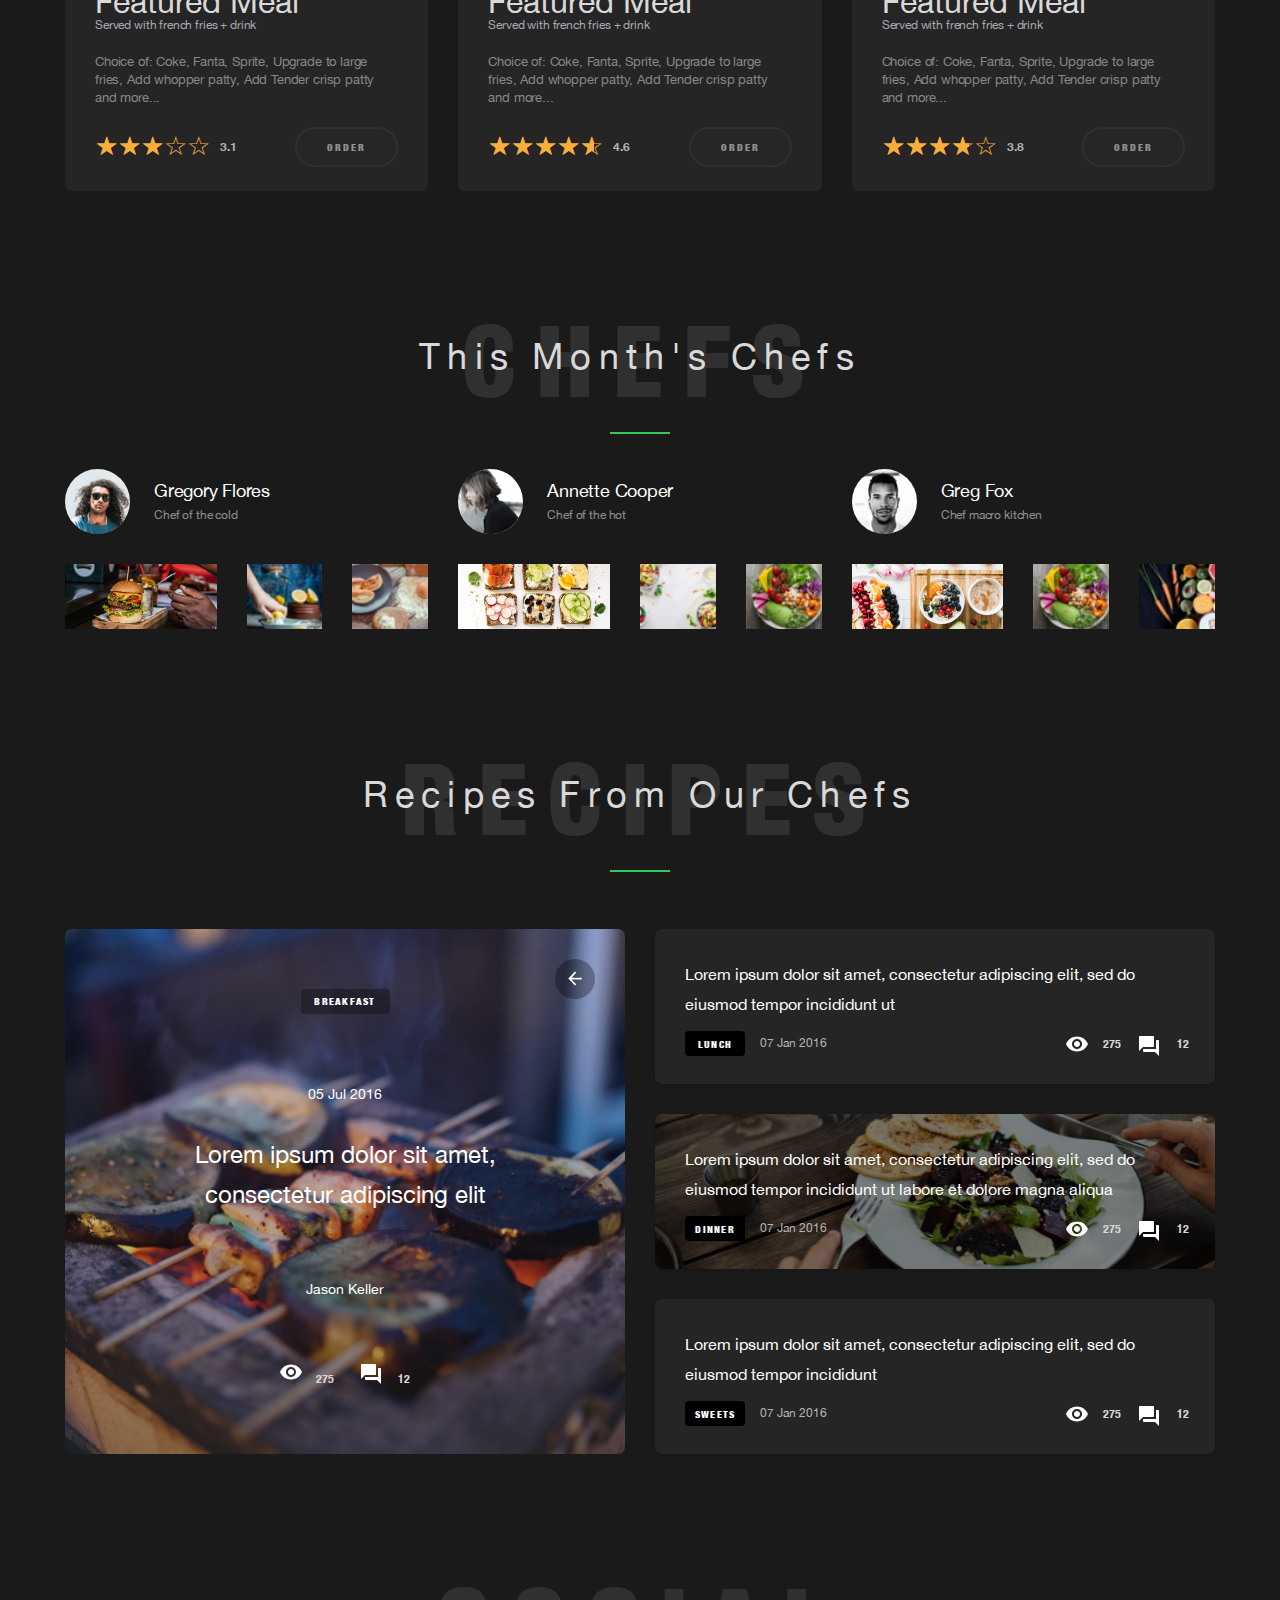
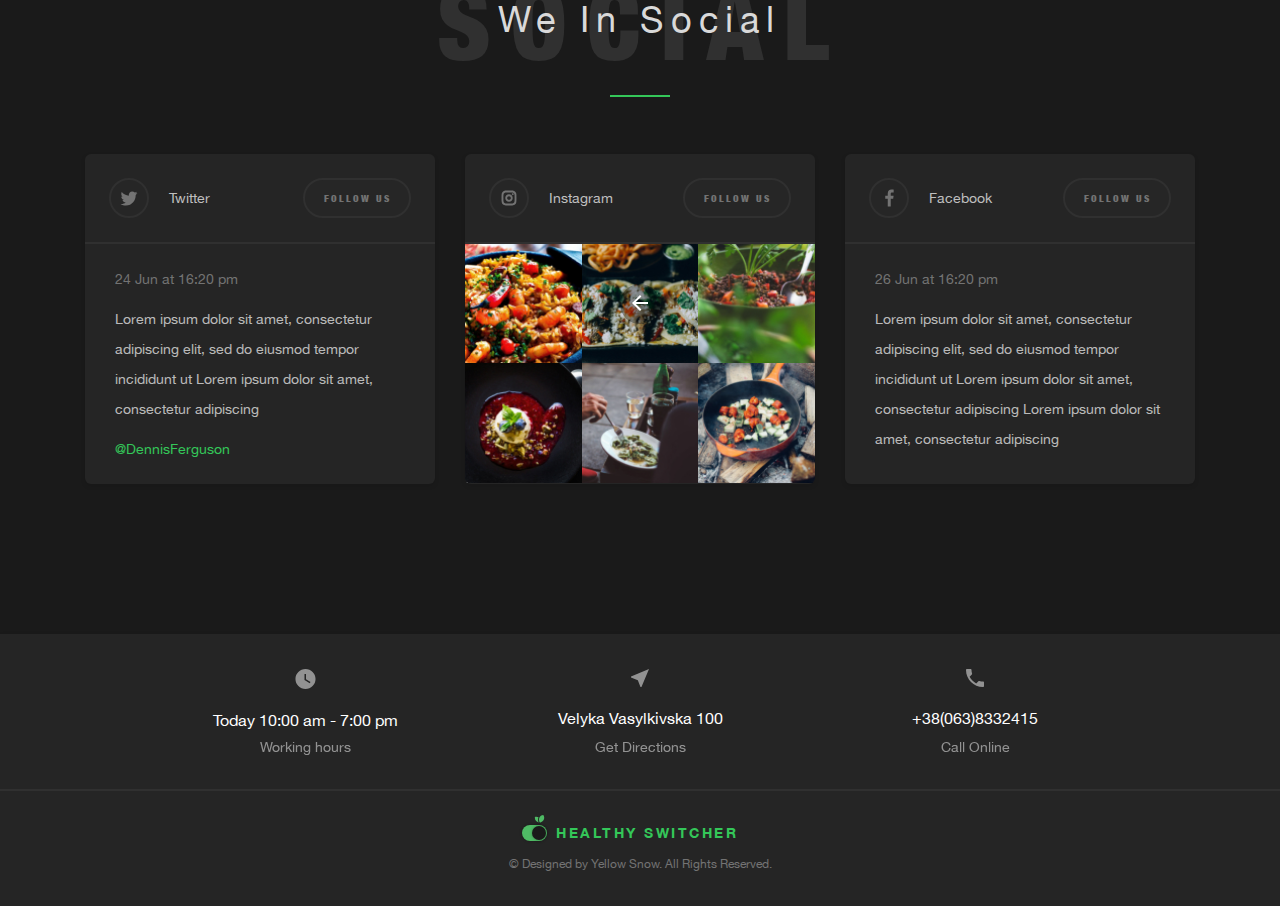
==== commit 91bd975a: "181" ====
--- a/index.html
+++ b/index.html
@@ -475,7 +475,7 @@
 						</div>
 						<div class="recipes__content">
 							<div class="big">
-								<a href="#"><img class="big__image" src="img/recipes/big-image.jpg" alt="big__image"></a>
+								<img class="big__image" src="img/recipes/big-image.jpg" alt="big__image"></a>
 								<a class="big__back-icon" href="#"><img  src="img/recipes/back-arrow-con.svg" alt="back-icon"></a>
 								<a href="#" class="big__body body-big">
 									<div class="body-big__meal">breakfast</div>
--- a/css/style.css
+++ b/css/style.css
@@ -1811,6 +1811,13 @@
   transition: all 0.5s ease 0s;
   border-radius: 7px;
   overflow: hidden;
+  display: -webkit-box;
+  display: -ms-flexbox;
+  display: flex;
+  -webkit-box-orient: vertical;
+  -webkit-box-direction: normal;
+      -ms-flex-direction: column;
+          flex-direction: column;
 }
 
 .big__image {
@@ -1835,9 +1842,6 @@
 }
 
 .big__body {
-  position: absolute;
-  width: 100%;
-  height: 100%;
   padding: 60px 90px;
   text-align: center;
 }
@@ -1855,6 +1859,11 @@
           align-items: center;
   -webkit-transition: all 0.5s ease 0s;
   transition: all 0.5s ease 0s;
+  position: relative;
+  z-index: 10;
+  -webkit-box-flex: 1;
+      -ms-flex: 1 1 auto;
+          flex: 1 1 auto;
 }
 
 .body-big__meal {
@@ -1899,6 +1908,9 @@
   margin: 0px 0px 45px 0px;
   -webkit-transition: all 0.5s ease 0s;
   transition: all 0.5s ease 0s;
+  -webkit-box-flex: 1;
+      -ms-flex: 1 1 auto;
+          flex: 1 1 auto;
 }
 
 .body-big__name {
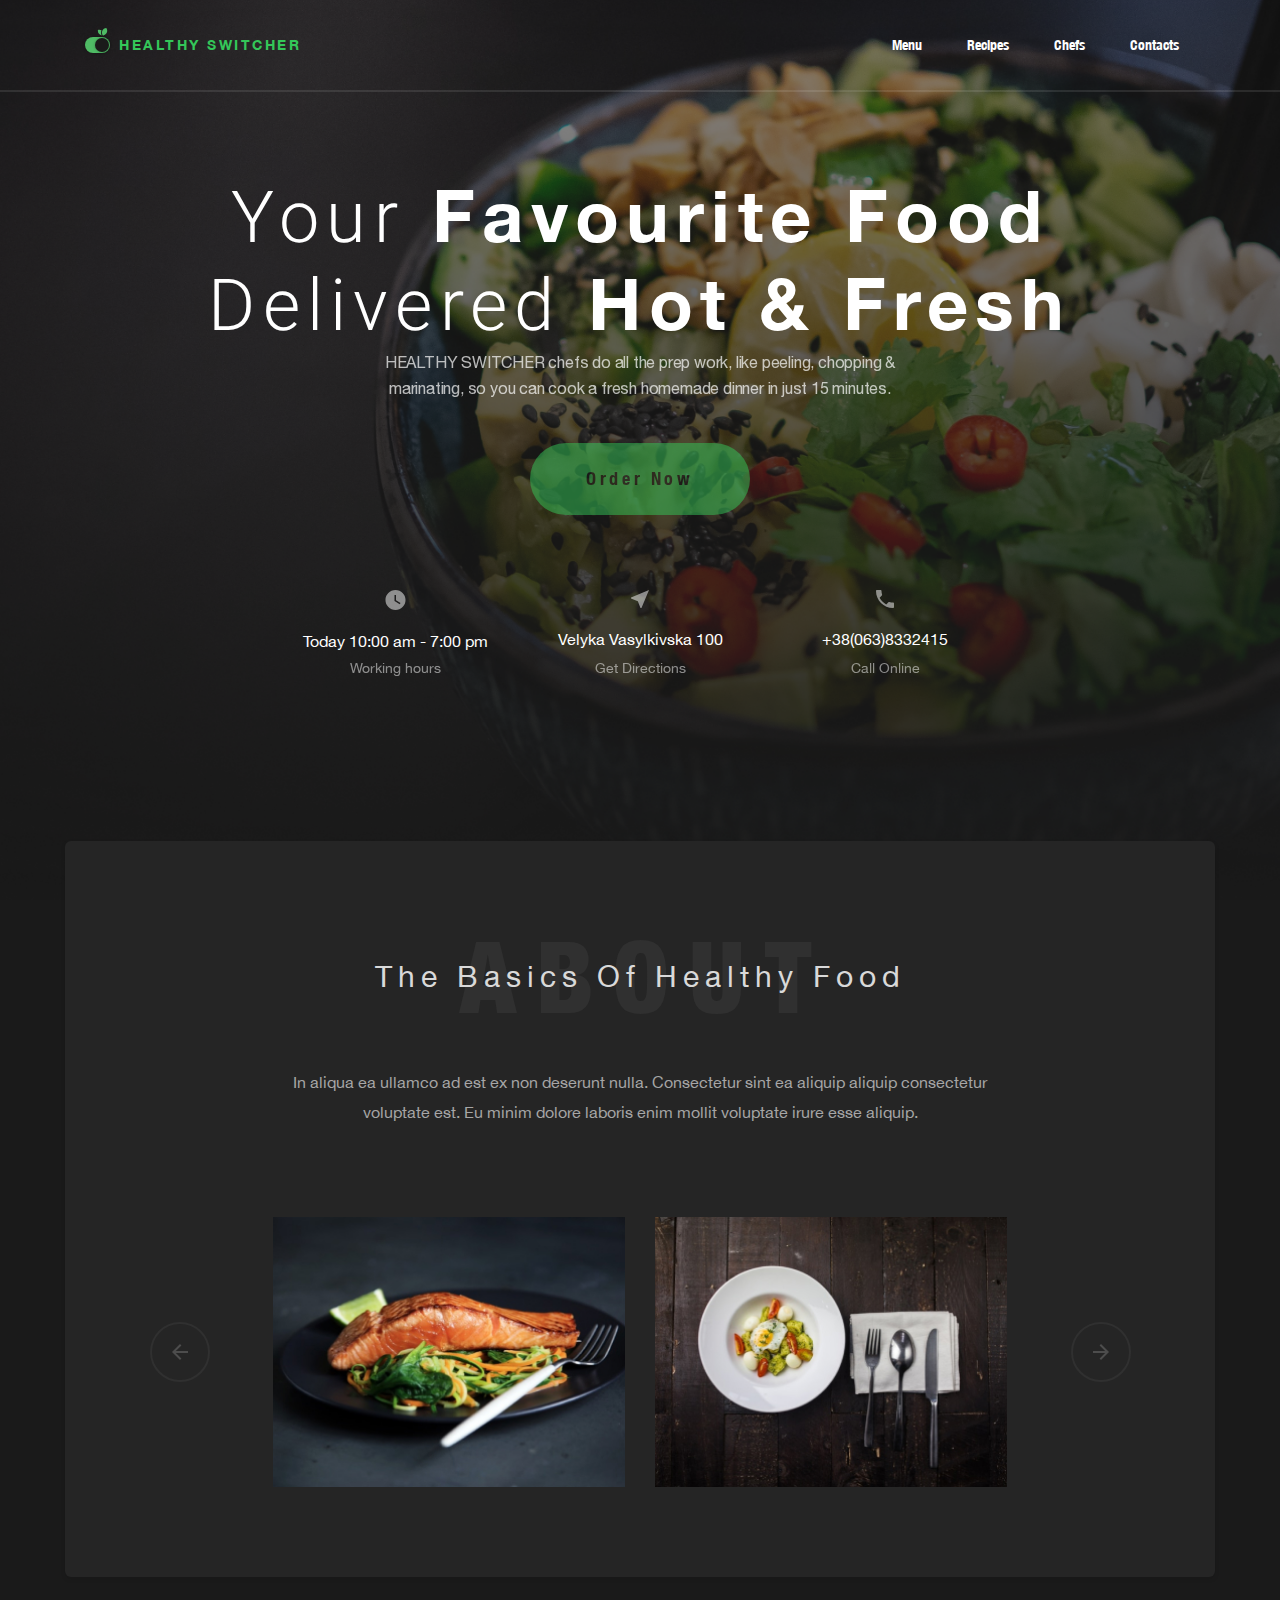
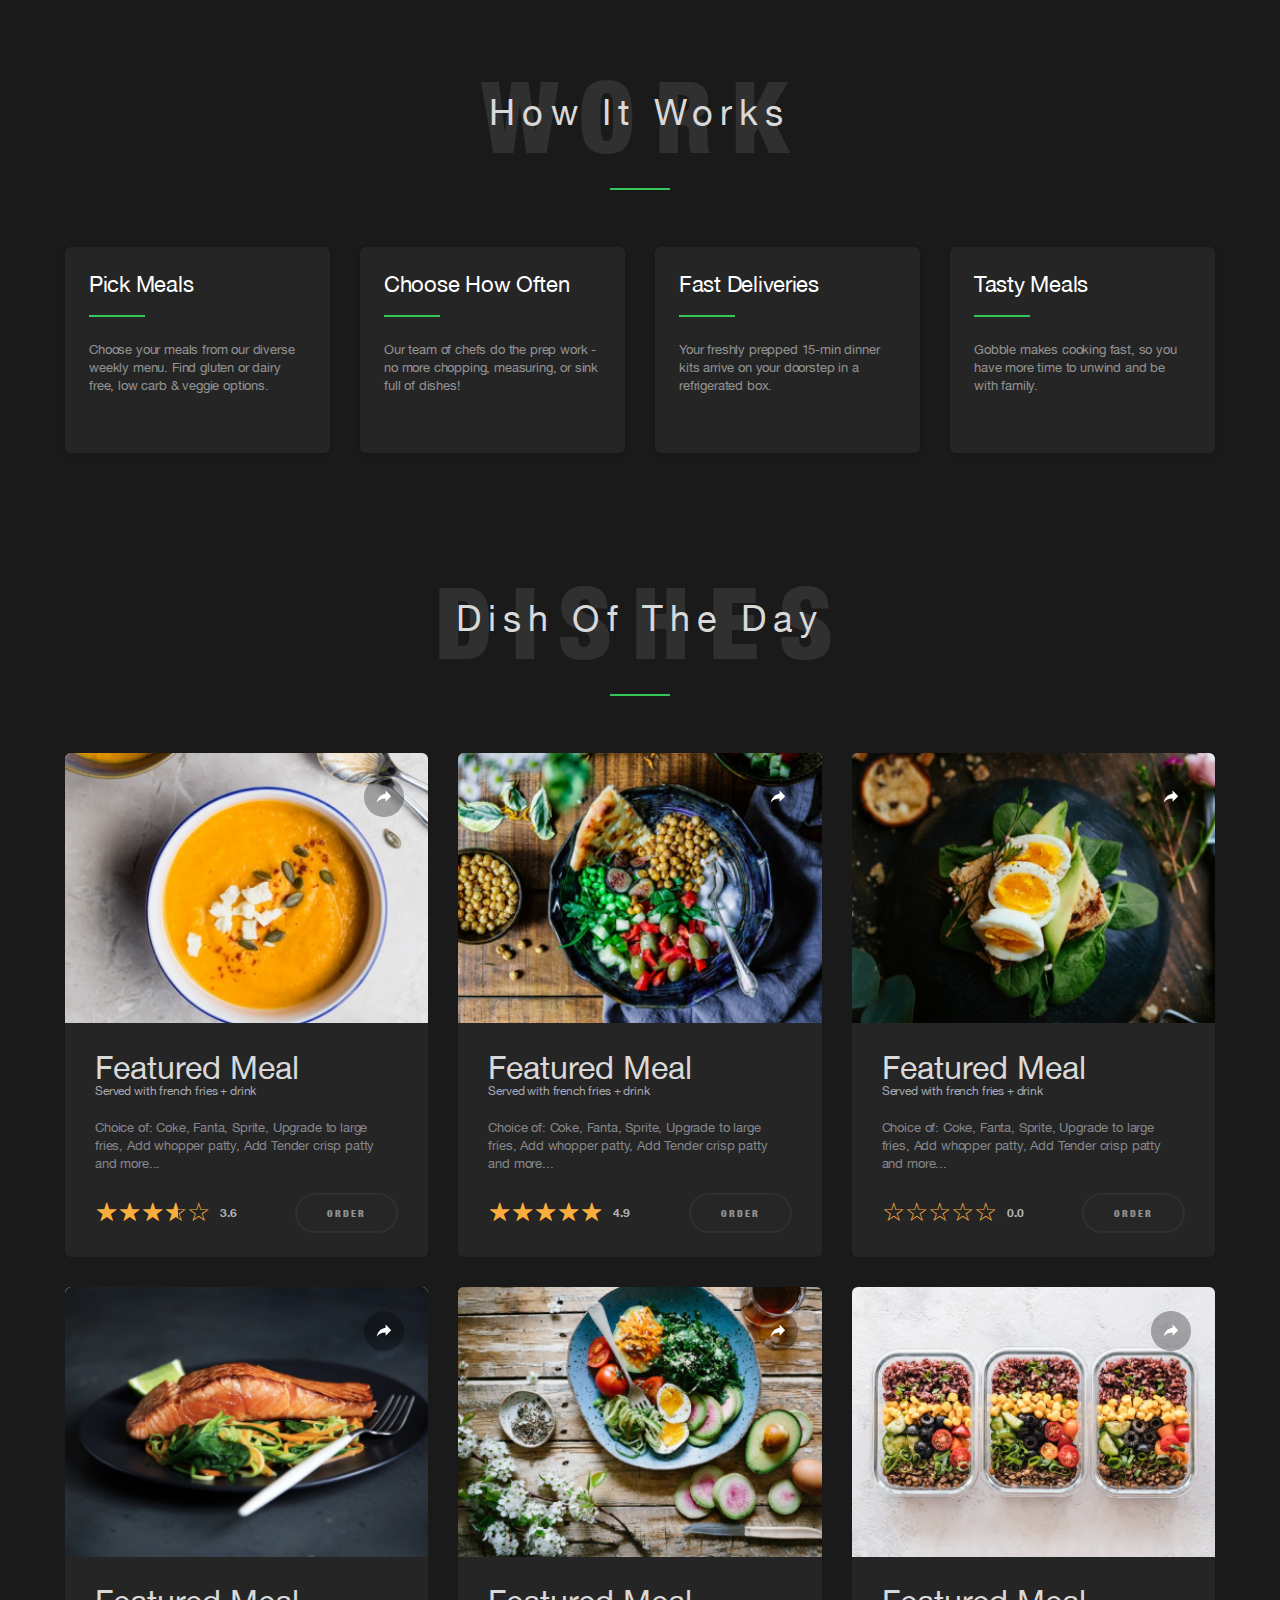
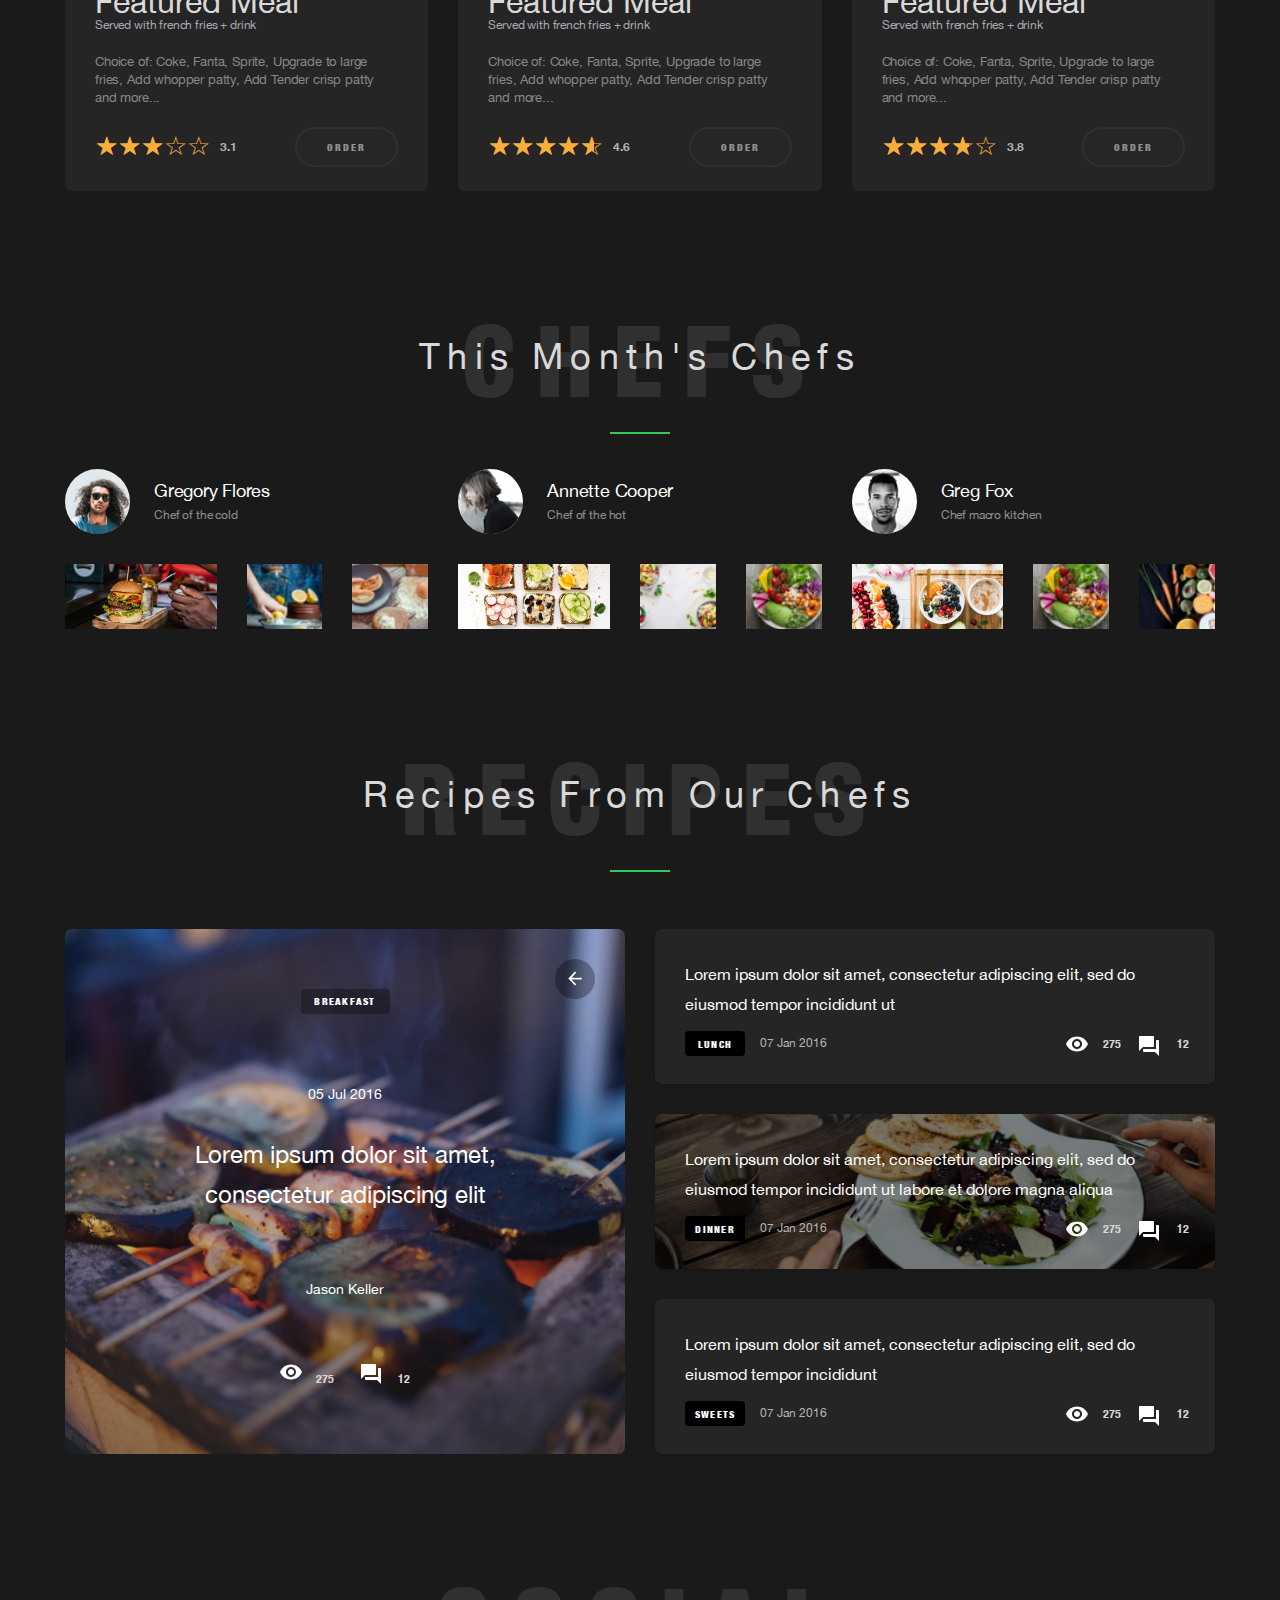
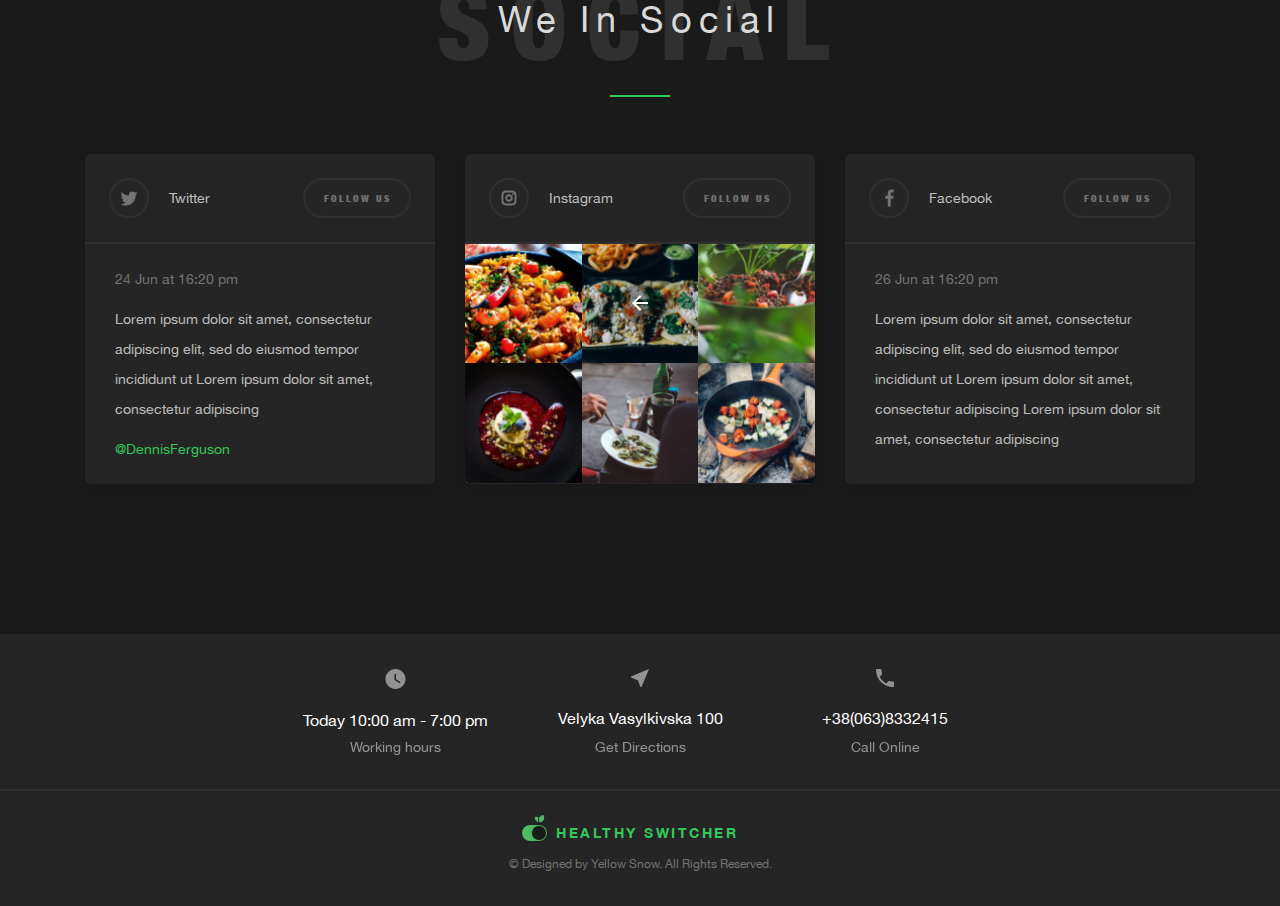
==== commit 33973ad1: "18" ====
--- a/index.html
+++ b/index.html
@@ -57,7 +57,7 @@
 							</div>
 							<div class="fullscr-card__item">
 								<div class="fullscr-card__icon"><img src="img/icons/location.svg" alt="icon"></div>
-								<div class="fullscr-card__info"><a href="https://www.google.com/maps/place/%D0%B2%D1%83%D0%BB%D0%B8%D1%86%D1%8F+%D0%92%D0%B5%D0%BB%D0%B8%D0%BA%D0%B0+%D0%92%D0%B0%D1%81%D0%B8%D0%BB%D1%8C%D0%BA%D1%96%D0%B2%D1%81%D1%8C%D0%BA%D0%B0,+100,+%D0%9A%D0%B8%D1%97%D0%B2,+03150/@50.4265992,30.5132747,17z/data=!3m1!4b1!4m5!3m4!1s0x40d4cf3ea59063c9:0x4410d93e5adaeb92!8m2!3d50.4265958!4d30.5154634">Velyka Vasylkivska 100</a></div>
+								<div class="fullscr-card__info"><a target="_blank" href="https://www.google.com/maps/place/%D0%B2%D1%83%D0%BB%D0%B8%D1%86%D1%8F+%D0%92%D0%B5%D0%BB%D0%B8%D0%BA%D0%B0+%D0%92%D0%B0%D1%81%D0%B8%D0%BB%D1%8C%D0%BA%D1%96%D0%B2%D1%81%D1%8C%D0%BA%D0%B0,+100,+%D0%9A%D0%B8%D1%97%D0%B2,+03150/@50.4265992,30.5132747,17z/data=!3m1!4b1!4m5!3m4!1s0x40d4cf3ea59063c9:0x4410d93e5adaeb92!8m2!3d50.4265958!4d30.5154634">Velyka Vasylkivska 100</a></div>
 								<div class="fullscr-card__title">Get Directions</div>
 							</div>
 							<div class="fullscr-card__item">
--- a/css/style.css
+++ b/css/style.css
@@ -186,6 +186,12 @@
   padding: 0px 20px;
 }
 
+@media (max-width: 425px) {
+  [class*="__container"] {
+    padding: 0px 5px;
+  }
+}
+
 body {
   background-color: #1a1a1a;
 }
@@ -217,11 +223,8 @@
   line-height: 90px;
   white-space: nowrap;
   letter-spacing: 2.5px;
+  -webkit-transition: all 0.3s ease 0s;
   transition: all 0.3s ease 0s;
-  -webkit-transition: all 0.3s ease 0s;
-  -moz-transition: all 0.3s ease 0s;
-  -ms-transition: all 0.3s ease 0s;
-  -o-transition: all 0.3s ease 0s;
 }
 
 @media (max-width: 1024px) {
@@ -341,6 +344,12 @@
 @media (max-width: 700px) {
   .header__body {
     padding: 10px 15px;
+  }
+}
+
+@media (max-width: 425px) {
+  .header__body {
+    padding: 10px 0px;
   }
 }
 
@@ -411,8 +420,9 @@
     right: -100%;
     width: 100%;
     height: 100%;
+    border-radius: 50%;
     overflow: auto;
-    background-color: rgba(48, 48, 48, 0.99);
+    background-color: #303030;
     -webkit-transform: scale(0);
             transform: scale(0);
     -webkit-transition: all 0.5s ease-out 0s;
@@ -440,8 +450,9 @@
 .header__menu.active {
   top: 0;
   right: 0;
-  -webkit-transform: scale(0.98) rotate(360deg);
-          transform: scale(0.98) rotate(360deg);
+  -webkit-transform: scale(1);
+          transform: scale(1);
+  border-radius: 0%;
 }
 
 .menu {
@@ -613,8 +624,8 @@
 }
 
 .fullscreen__title.active {
-  -webkit-transform: scale(0.7);
-          transform: scale(0.7);
+  -webkit-transform: translate(0, 100%) scale(0.7);
+          transform: translate(0, 100%) scale(0.7);
 }
 
 @media (max-width: 1024px) {
@@ -715,7 +726,7 @@
 }
 
 .fullscreen__button {
-  padding: 25px 56px;
+  padding: 23px 54px;
   font-family: 'HelveticaNeue-CondensedBold';
   font-weight: 700;
   font-size: 18px;
@@ -727,25 +738,22 @@
   background-color: #34C759;
   display: inline-block;
   border-radius: 43px;
-  opacity: 0.8;
-  -webkit-transition: all 0.4s ease 0s;
-  transition: all 0.4s ease 0s;
-  -webkit-transform: scale(1);
-          transform: scale(1);
-  -webkit-transition: all 1s ease 0.4s;
-  transition: all 1s ease 0.4s;
+  opacity: 0.5;
+  -webkit-transition: opacity 0.3s ease 0s, border 0.3s ease 0s, -webkit-transform 1.5s ease 0.4s;
+  transition: opacity 0.3s ease 0s, border 0.3s ease 0s, -webkit-transform 1.5s ease 0.4s;
+  transition: transform 1.5s ease 0.4s, opacity 0.3s ease 0s, border 0.3s ease 0s;
+  transition: transform 1.5s ease 0.4s, opacity 0.3s ease 0s, border 0.3s ease 0s, -webkit-transform 1.5s ease 0.4s;
+  border: 2px solid transparent;
 }
 
 .fullscreen__button.active {
-  -webkit-transform: translate(-500%) scale(0.7);
-          transform: translate(-500%) scale(0.7);
+  -webkit-transform: translate(-800%);
+          transform: translate(-800%);
 }
 
 .fullscreen__button:hover {
-  -webkit-transform: scale(1.1);
-          transform: scale(1.1);
   opacity: 1;
-  color: #fff;
+  border: 2px solid white;
 }
 
 @media (max-width: 1024px) {
@@ -770,9 +778,11 @@
   display: -webkit-box;
   display: -ms-flexbox;
   display: flex;
-  -webkit-box-pack: justify;
-      -ms-flex-pack: justify;
-          justify-content: space-between;
+  -webkit-box-pack: center;
+      -ms-flex-pack: center;
+          justify-content: center;
+  -ms-flex-wrap: wrap;
+      flex-wrap: wrap;
   max-width: 915px;
   margin: 0 auto;
   -webkit-transform: scale(1);
@@ -1397,6 +1407,12 @@
   -webkit-box-direction: normal;
       -ms-flex-direction: column;
           flex-direction: column;
+}
+
+@media (max-width: 425px) {
+  .dish-card-content {
+    padding: 15px;
+  }
 }
 
 .dish-card-content__title {
@@ -1780,24 +1796,44 @@
 .recipes__content {
   display: -ms-grid;
   display: grid;
-  -ms-grid-rows: (minmax(150px, auto))[3];
+  -ms-grid-rows: (minmax(150px, 1fr))[3];
   -ms-grid-columns: (minmax(540px, 1fr))[auto-fit];
-      grid-template: repeat(3, minmax(150px, auto))/repeat(auto-fit, minmax(540px, 1fr));
+      grid-template: repeat(3, minmax(150px, 1fr))/repeat(auto-fit, minmax(540px, 1fr));
   padding: 30px 0px;
   gap: 30px;
 }
 
+@media (max-width: 1150px) {
+  .recipes__content {
+    -ms-grid-rows: (minmax(150px, 1fr))[3];
+    -ms-grid-columns: (minmax(400px, 1fr))[auto-fit];
+        grid-template: repeat(3, minmax(150px, 1fr))/repeat(auto-fit, minmax(400px, 1fr));
+  }
+}
+
+@media (max-width: 1024px) {
+  .recipes__content {
+    -ms-grid-rows: (minmax(150px, 1fr))[3];
+    -ms-grid-columns: (minmax(380px, 1fr))[auto-fit];
+        grid-template: repeat(3, minmax(150px, 1fr))/repeat(auto-fit, minmax(380px, 1fr));
+    padding: 0px;
+  }
+}
+
 @media (max-width: 768px) {
   .recipes__content {
-    -ms-grid-rows: (minmax(150px, auto))[3];
+    -ms-grid-rows: (minmax(150px, 1fr))[3];
+    -ms-grid-columns: (minmax(350px, 1fr))[auto-fit];
+        grid-template: repeat(3, minmax(150px, 1fr))/repeat(auto-fit, minmax(350px, 1fr));
+    padding: 0px;
+  }
+}
+
+@media (max-width: 425px) {
+  .recipes__content {
+    -ms-grid-rows: (minmax(150px, 1fr))[3];
     -ms-grid-columns: (minmax(300px, 1fr))[auto-fit];
-        grid-template: repeat(3, minmax(150px, auto))/repeat(auto-fit, minmax(300px, 1fr));
-  }
-}
-
-@media (max-width: 425px) {
-  .recipes__content {
-    padding: 0px;
+        grid-template: repeat(3, minmax(150px, 1fr))/repeat(auto-fit, minmax(300px, 1fr));
   }
 }
 
@@ -1805,7 +1841,6 @@
   grid-column: span 1;
   grid-row: span 3;
   position: relative;
-  min-height: 510px;
   border-radius: 7px;
   -webkit-transition: all 0.5s ease 0s;
   transition: all 0.5s ease 0s;
@@ -1844,6 +1879,12 @@
 .big__body {
   padding: 60px 90px;
   text-align: center;
+}
+
+@media (max-width: 550px) {
+  .big__body {
+    padding: 30px 15px;
+  }
 }
 
 .body-big {
@@ -1860,7 +1901,6 @@
   -webkit-transition: all 0.5s ease 0s;
   transition: all 0.5s ease 0s;
   position: relative;
-  z-index: 10;
   -webkit-box-flex: 1;
       -ms-flex: 1 1 auto;
           flex: 1 1 auto;
@@ -1904,10 +1944,9 @@
   line-height: 40px;
   text-align: center;
   color: #FFFFFF;
-  min-width: 411px;
   margin: 0px 0px 45px 0px;
-  -webkit-transition: all 0.5s ease 0s;
-  transition: all 0.5s ease 0s;
+  -webkit-transition: all 0.6s ease 0s;
+  transition: all 0.6s ease 0s;
   -webkit-box-flex: 1;
       -ms-flex: 1 1 auto;
           flex: 1 1 auto;
@@ -1967,8 +2006,8 @@
 
 @media (min-width: 1025px) {
   .body-big {
-    -webkit-transition: all 0.7s ease 0s;
-    transition: all 0.7s ease 0s;
+    -webkit-transition: all 0.5s ease 0s;
+    transition: all 0.5s ease 0s;
   }
   .body-big:hover {
     -webkit-transform: scale(1.01);
@@ -2009,6 +2048,12 @@
   transition: all 0.9s ease 0s;
 }
 
+@media (max-width: 425px) {
+  .small {
+    padding: 20px 15px;
+  }
+}
+
 .small_backgrounded {
   position: relative;
   min-height: 150px;
@@ -2034,8 +2079,8 @@
   line-height: 30px;
   color: #FFFFFF;
   margin: 0px 0px 10px 0px;
-  -webkit-transition: all 0.5s ease 0s;
-  transition: all 0.5s ease 0s;
+  -webkit-transition: all 0.8s ease 0s;
+  transition: all 0.8s ease 0s;
 }
 
 .small__icons-row {
@@ -2048,7 +2093,7 @@
           column-gap: 15px;
 }
 
-@media (max-width: 320px) {
+@media (max-width: 425px) {
   .small__icons-row {
     -webkit-column-gap: 5px;
             column-gap: 5px;
@@ -2379,9 +2424,11 @@
   display: -webkit-box;
   display: -ms-flexbox;
   display: flex;
-  -webkit-box-pack: justify;
-      -ms-flex-pack: justify;
-          justify-content: space-between;
+  -webkit-box-pack: center;
+      -ms-flex-pack: center;
+          justify-content: center;
+  -ms-flex-wrap: wrap;
+      flex-wrap: wrap;
   max-width: 915px;
   margin: 0 auto;
 }
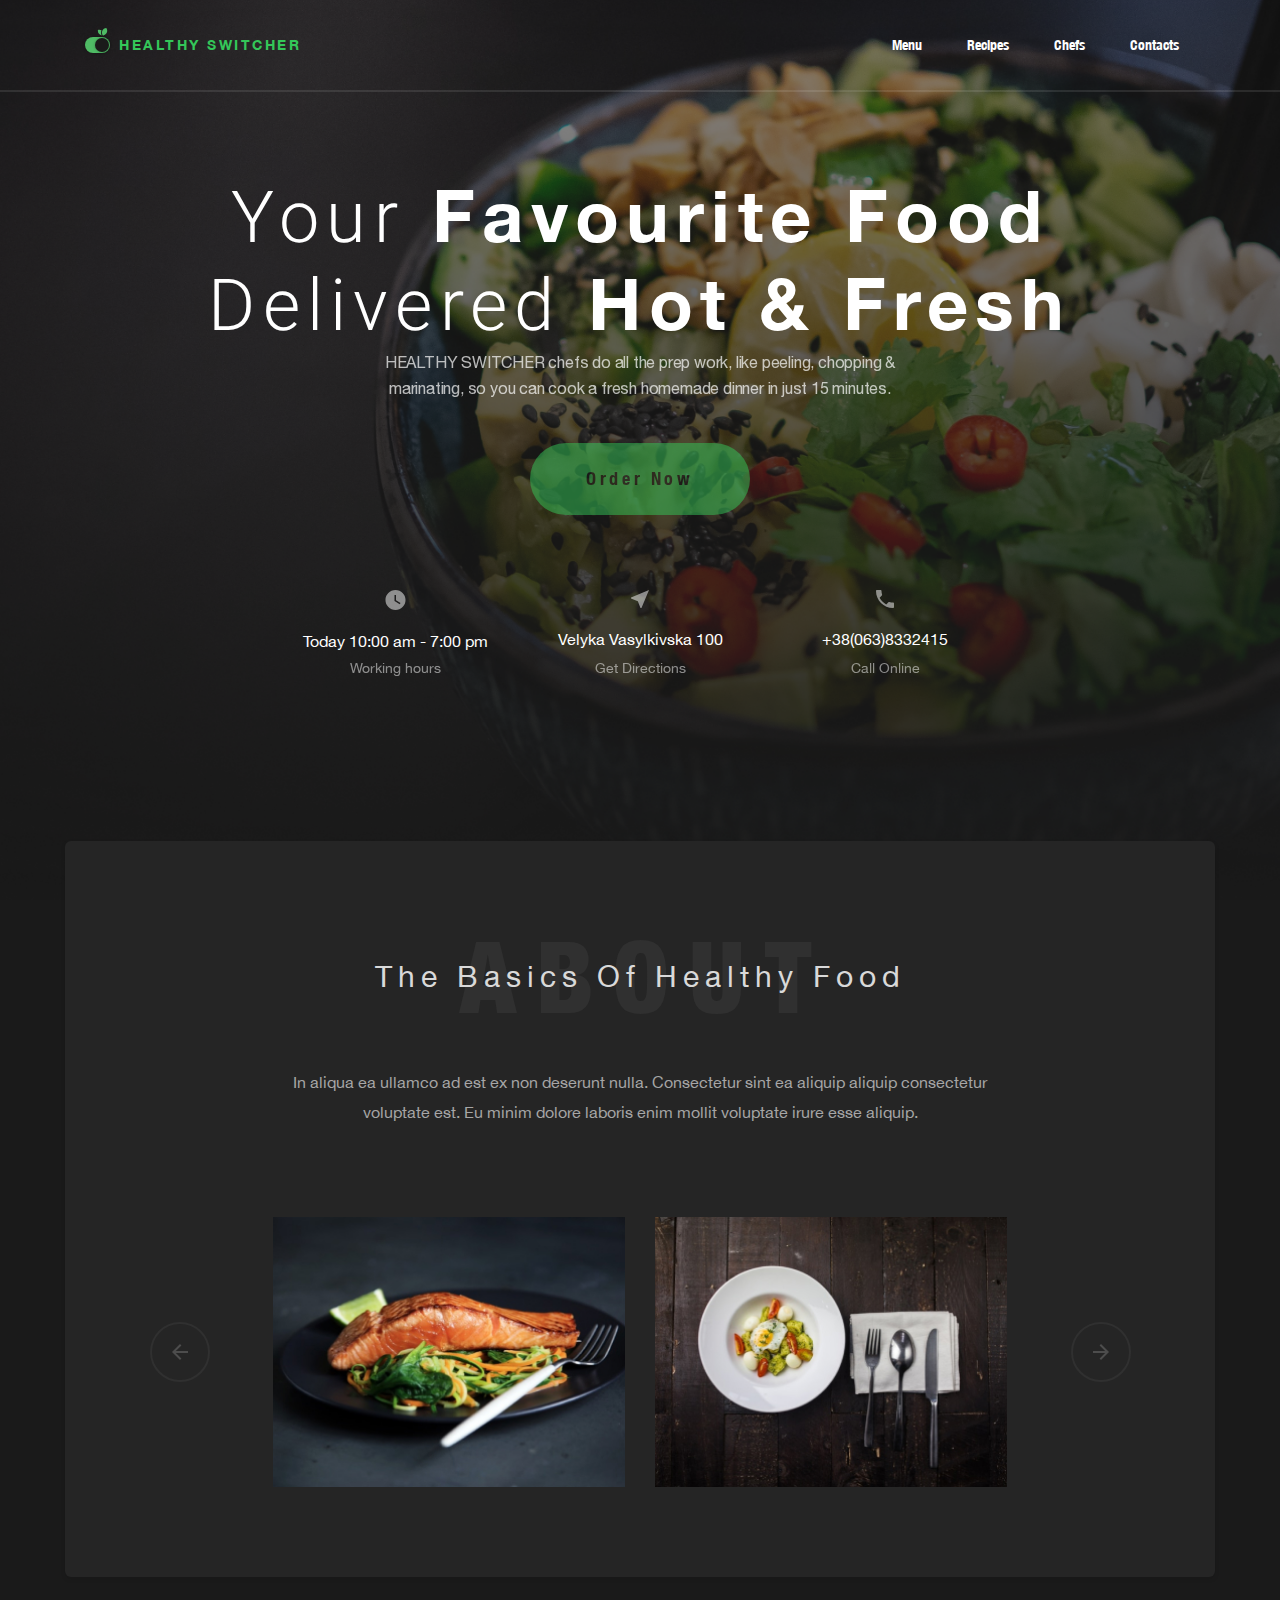
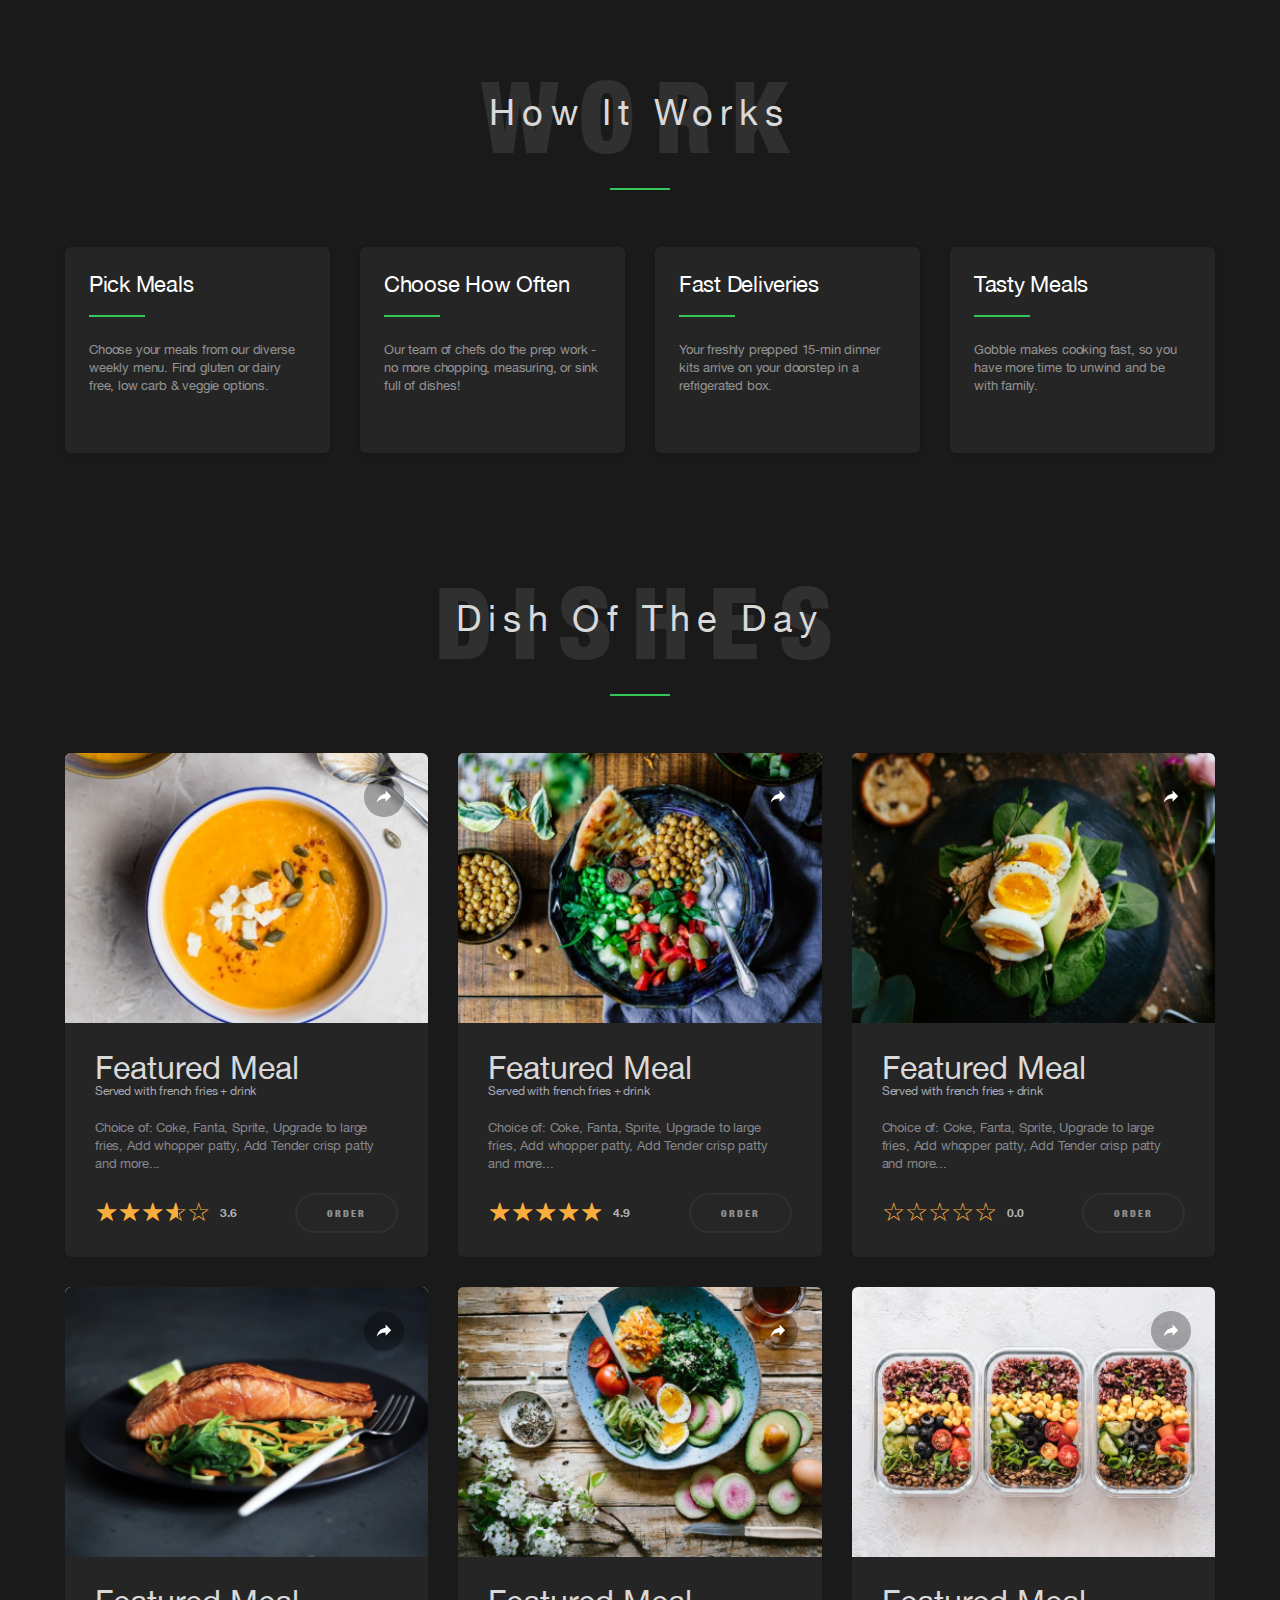
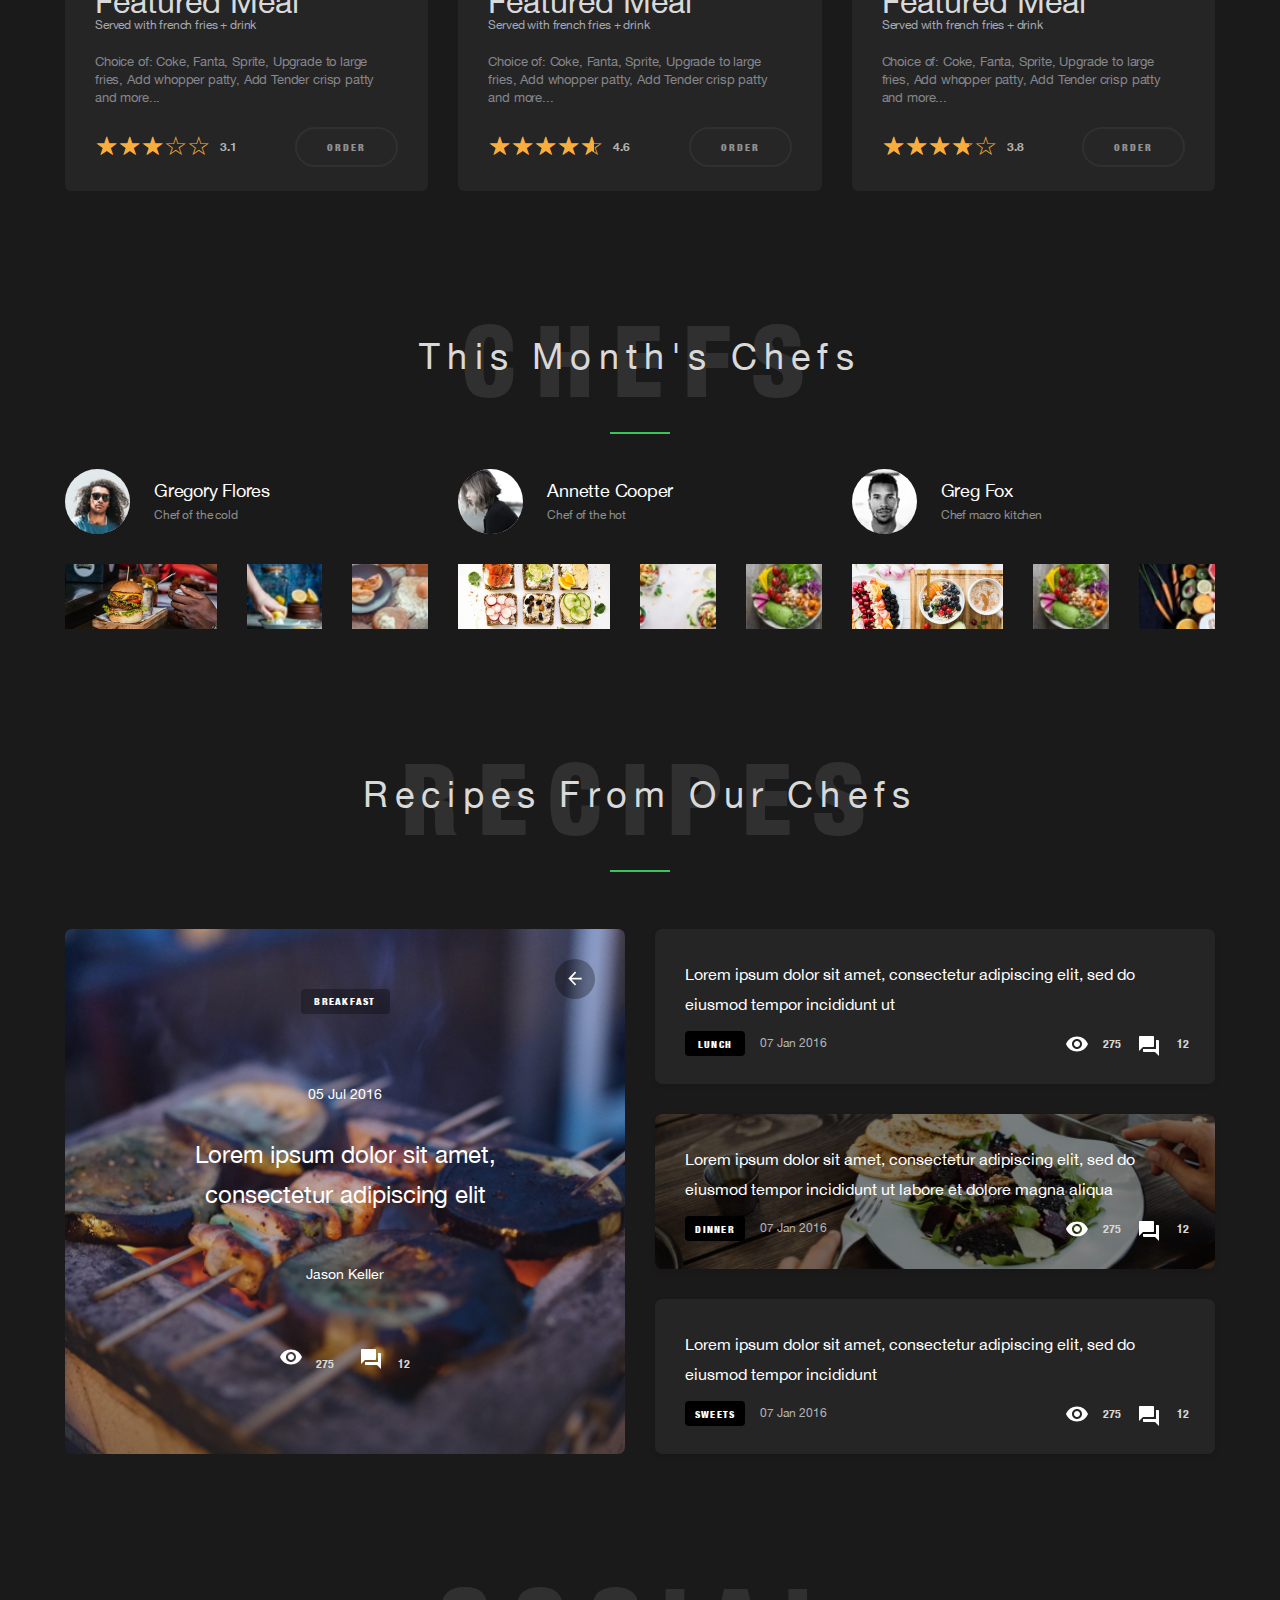
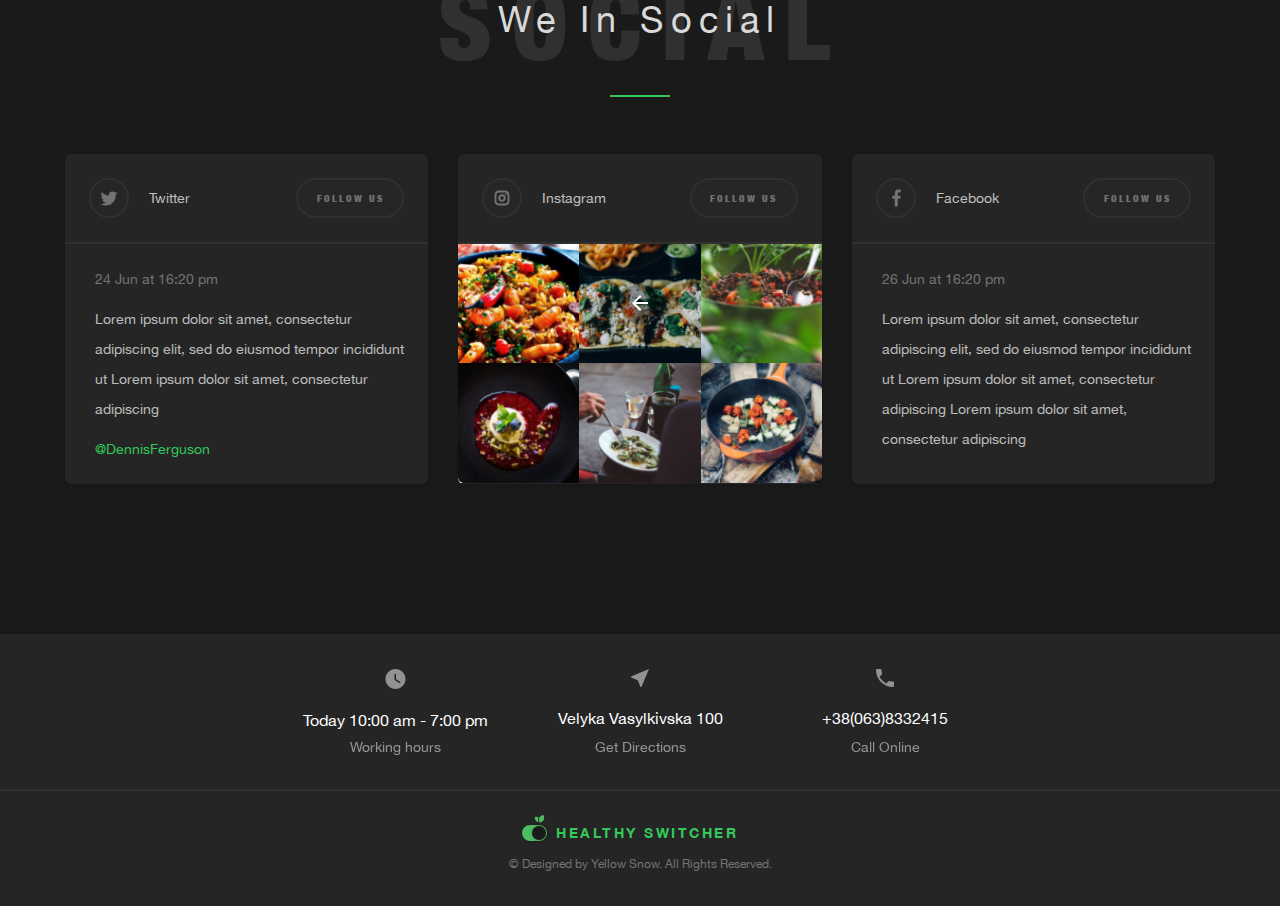
==== commit 7f1c704a: "1818181818" ====
--- a/index.html
+++ b/index.html
@@ -475,7 +475,7 @@
 						</div>
 						<div class="recipes__content">
 							<div class="big">
-								<img class="big__image" src="img/recipes/big-image.jpg" alt="big__image"></a>
+								<img class="big__image" src="img/recipes/big-image.jpg" alt="big__image"></img>
 								<a class="big__back-icon" href="#"><img  src="img/recipes/back-arrow-con.svg" alt="back-icon"></a>
 								<a href="#" class="big__body body-big">
 									<div class="body-big__meal">breakfast</div>
--- a/css/style.css
+++ b/css/style.css
@@ -634,13 +634,25 @@
   }
 }
 
+@media (max-width: 767px) {
+  .fullscreen__title {
+    font-size: 52px;
+  }
+}
+
 @media (max-width: 660px) {
   .fullscreen__title {
     font-size: 42px;
   }
 }
 
-@media (max-width: 425px) {
+@media (max-width: 550px) {
+  .fullscreen__title {
+    font-size: 38px;
+  }
+}
+
+@media (max-width: 485px) {
   .fullscreen__title {
     font-size: 32px;
     line-height: 60px;
@@ -648,9 +660,16 @@
   }
 }
 
+@media (max-width: 375px) {
+  .fullscreen__title {
+    line-height: 44px;
+    font-size: 28px;
+  }
+}
+
 @media (max-width: 320px) {
   .fullscreen__title {
-    line-height: 44px;
+    line-height: 40px;
     font-size: 26px;
   }
 }
@@ -739,10 +758,10 @@
   display: inline-block;
   border-radius: 43px;
   opacity: 0.5;
-  -webkit-transition: opacity 0.3s ease 0s, border 0.3s ease 0s, -webkit-transform 1.5s ease 0.4s;
-  transition: opacity 0.3s ease 0s, border 0.3s ease 0s, -webkit-transform 1.5s ease 0.4s;
-  transition: transform 1.5s ease 0.4s, opacity 0.3s ease 0s, border 0.3s ease 0s;
-  transition: transform 1.5s ease 0.4s, opacity 0.3s ease 0s, border 0.3s ease 0s, -webkit-transform 1.5s ease 0.4s;
+  -webkit-transition: opacity 0.3s ease 0s, border 0.3s ease 0s, -webkit-transform 1.2s ease 0.4s;
+  transition: opacity 0.3s ease 0s, border 0.3s ease 0s, -webkit-transform 1.2s ease 0.4s;
+  transition: transform 1.2s ease 0.4s, opacity 0.3s ease 0s, border 0.3s ease 0s;
+  transition: transform 1.2s ease 0.4s, opacity 0.3s ease 0s, border 0.3s ease 0s, -webkit-transform 1.2s ease 0.4s;
   border: 2px solid transparent;
 }
 
@@ -1303,13 +1322,13 @@
 
 @media (max-width: 560px) {
   .dishes__body {
-    margin: 0px 20px 30px 20px;
+    margin: 0px 0px 30px 0px;
   }
 }
 
 @media (max-width: 425px) {
   .dishes__body {
-    margin: 0px 5px 0px 5px;
+    margin: 0px;
   }
 }
 
@@ -1587,13 +1606,13 @@
 
 @media (max-width: 560px) {
   .chefs__body {
-    margin: 0px 20px 30px 20px;
+    margin: 0px 0px 30px 0px;
   }
 }
 
 @media (max-width: 425px) {
   .chefs__body {
-    margin: 0px 5px 0px 5px;
+    margin: 0px;
   }
 }
 
@@ -1783,13 +1802,13 @@
 
 @media (max-width: 560px) {
   .recipes__body {
-    margin: 0px 20px 30px 20px;
+    margin: 0px 0px 30px 0px;
   }
 }
 
 @media (max-width: 425px) {
   .recipes__body {
-    margin: 0px 5px 0px 5px;
+    margin: 0px;
   }
 }
 
@@ -1805,35 +1824,35 @@
 
 @media (max-width: 1150px) {
   .recipes__content {
-    -ms-grid-rows: (minmax(150px, 1fr))[3];
+    -ms-grid-rows: (minmax(100px, 1fr))[3];
     -ms-grid-columns: (minmax(400px, 1fr))[auto-fit];
-        grid-template: repeat(3, minmax(150px, 1fr))/repeat(auto-fit, minmax(400px, 1fr));
+        grid-template: repeat(3, minmax(100px, 1fr))/repeat(auto-fit, minmax(400px, 1fr));
   }
 }
 
 @media (max-width: 1024px) {
   .recipes__content {
-    -ms-grid-rows: (minmax(150px, 1fr))[3];
+    -ms-grid-rows: (minmax(100px, 1fr))[3];
     -ms-grid-columns: (minmax(380px, 1fr))[auto-fit];
-        grid-template: repeat(3, minmax(150px, 1fr))/repeat(auto-fit, minmax(380px, 1fr));
+        grid-template: repeat(3, minmax(100px, 1fr))/repeat(auto-fit, minmax(380px, 1fr));
     padding: 0px;
   }
 }
 
 @media (max-width: 768px) {
   .recipes__content {
-    -ms-grid-rows: (minmax(150px, 1fr))[3];
+    -ms-grid-rows: (minmax(100px, 1fr))[3];
     -ms-grid-columns: (minmax(350px, 1fr))[auto-fit];
-        grid-template: repeat(3, minmax(150px, 1fr))/repeat(auto-fit, minmax(350px, 1fr));
+        grid-template: repeat(3, minmax(100px, 1fr))/repeat(auto-fit, minmax(350px, 1fr));
     padding: 0px;
   }
 }
 
 @media (max-width: 425px) {
   .recipes__content {
-    -ms-grid-rows: (minmax(150px, 1fr))[3];
+    -ms-grid-rows: (minmax(100px, 1fr))[3];
     -ms-grid-columns: (minmax(300px, 1fr))[auto-fit];
-        grid-template: repeat(3, minmax(150px, 1fr))/repeat(auto-fit, minmax(300px, 1fr));
+        grid-template: repeat(3, minmax(100px, 1fr))/repeat(auto-fit, minmax(300px, 1fr));
   }
 }
 
@@ -1844,7 +1863,6 @@
   border-radius: 7px;
   -webkit-transition: all 0.5s ease 0s;
   transition: all 0.5s ease 0s;
-  border-radius: 7px;
   overflow: hidden;
   display: -webkit-box;
   display: -ms-flexbox;
@@ -1863,6 +1881,10 @@
   height: 100%;
   -o-object-fit: cover;
      object-fit: cover;
+  -webkit-box-flex: 1;
+      -ms-flex: 1 1 auto;
+          flex: 1 1 auto;
+  display: inline-block;
 }
 
 .big__back-icon img {
@@ -1879,6 +1901,9 @@
 .big__body {
   padding: 60px 90px;
   text-align: center;
+  -webkit-box-flex: 1;
+      -ms-flex: 1 1 auto;
+          flex: 1 1 auto;
 }
 
 @media (max-width: 550px) {
@@ -1901,9 +1926,6 @@
   -webkit-transition: all 0.5s ease 0s;
   transition: all 0.5s ease 0s;
   position: relative;
-  -webkit-box-flex: 1;
-      -ms-flex: 1 1 auto;
-          flex: 1 1 auto;
 }
 
 .body-big__meal {
@@ -1926,6 +1948,12 @@
   transition: all 0.5s ease 0s;
 }
 
+@media (max-width: 425px) {
+  .body-big__meal {
+    margin: 0px 0px 20px 0px;
+  }
+}
+
 .body-big__date {
   font-family: 'HelveticaNeue';
   font-weight: 400;
@@ -1935,6 +1963,12 @@
   margin: 0px 0px 25px 0px;
   -webkit-transition: all 0.5s ease 0s;
   transition: all 0.5s ease 0s;
+}
+
+@media (max-width: 425px) {
+  .body-big__date {
+    margin: 0px 0px 20px 0px;
+  }
 }
 
 .body-big__text {
@@ -1947,9 +1981,12 @@
   margin: 0px 0px 45px 0px;
   -webkit-transition: all 0.6s ease 0s;
   transition: all 0.6s ease 0s;
-  -webkit-box-flex: 1;
-      -ms-flex: 1 1 auto;
-          flex: 1 1 auto;
+}
+
+@media (max-width: 425px) {
+  .body-big__text {
+    margin: 0px 0px 20px 0px;
+  }
 }
 
 .body-big__name {
@@ -1961,6 +1998,12 @@
   margin: 0px 0px 60px 0px;
   -webkit-transition: all 0.5s ease 0s;
   transition: all 0.5s ease 0s;
+}
+
+@media (max-width: 425px) {
+  .body-big__name {
+    margin: 0px 0px 20px 0px;
+  }
 }
 
 .body-big__eye-comments {
@@ -2211,18 +2254,18 @@
 }
 
 .socials__body {
-  margin: 0px 20px 120px 20px;
+  margin: 0px 0px 120px 0px;
 }
 
 @media (max-width: 560px) {
   .socials__body {
-    margin: 0px 20px 60px 20px;
+    margin: 0px 0px 60px 0px;
   }
 }
 
 @media (max-width: 425px) {
   .socials__body {
-    margin: 0px 5px 30px 5px;
+    margin: 0px 0px 30px 0px;
   }
 }
 
